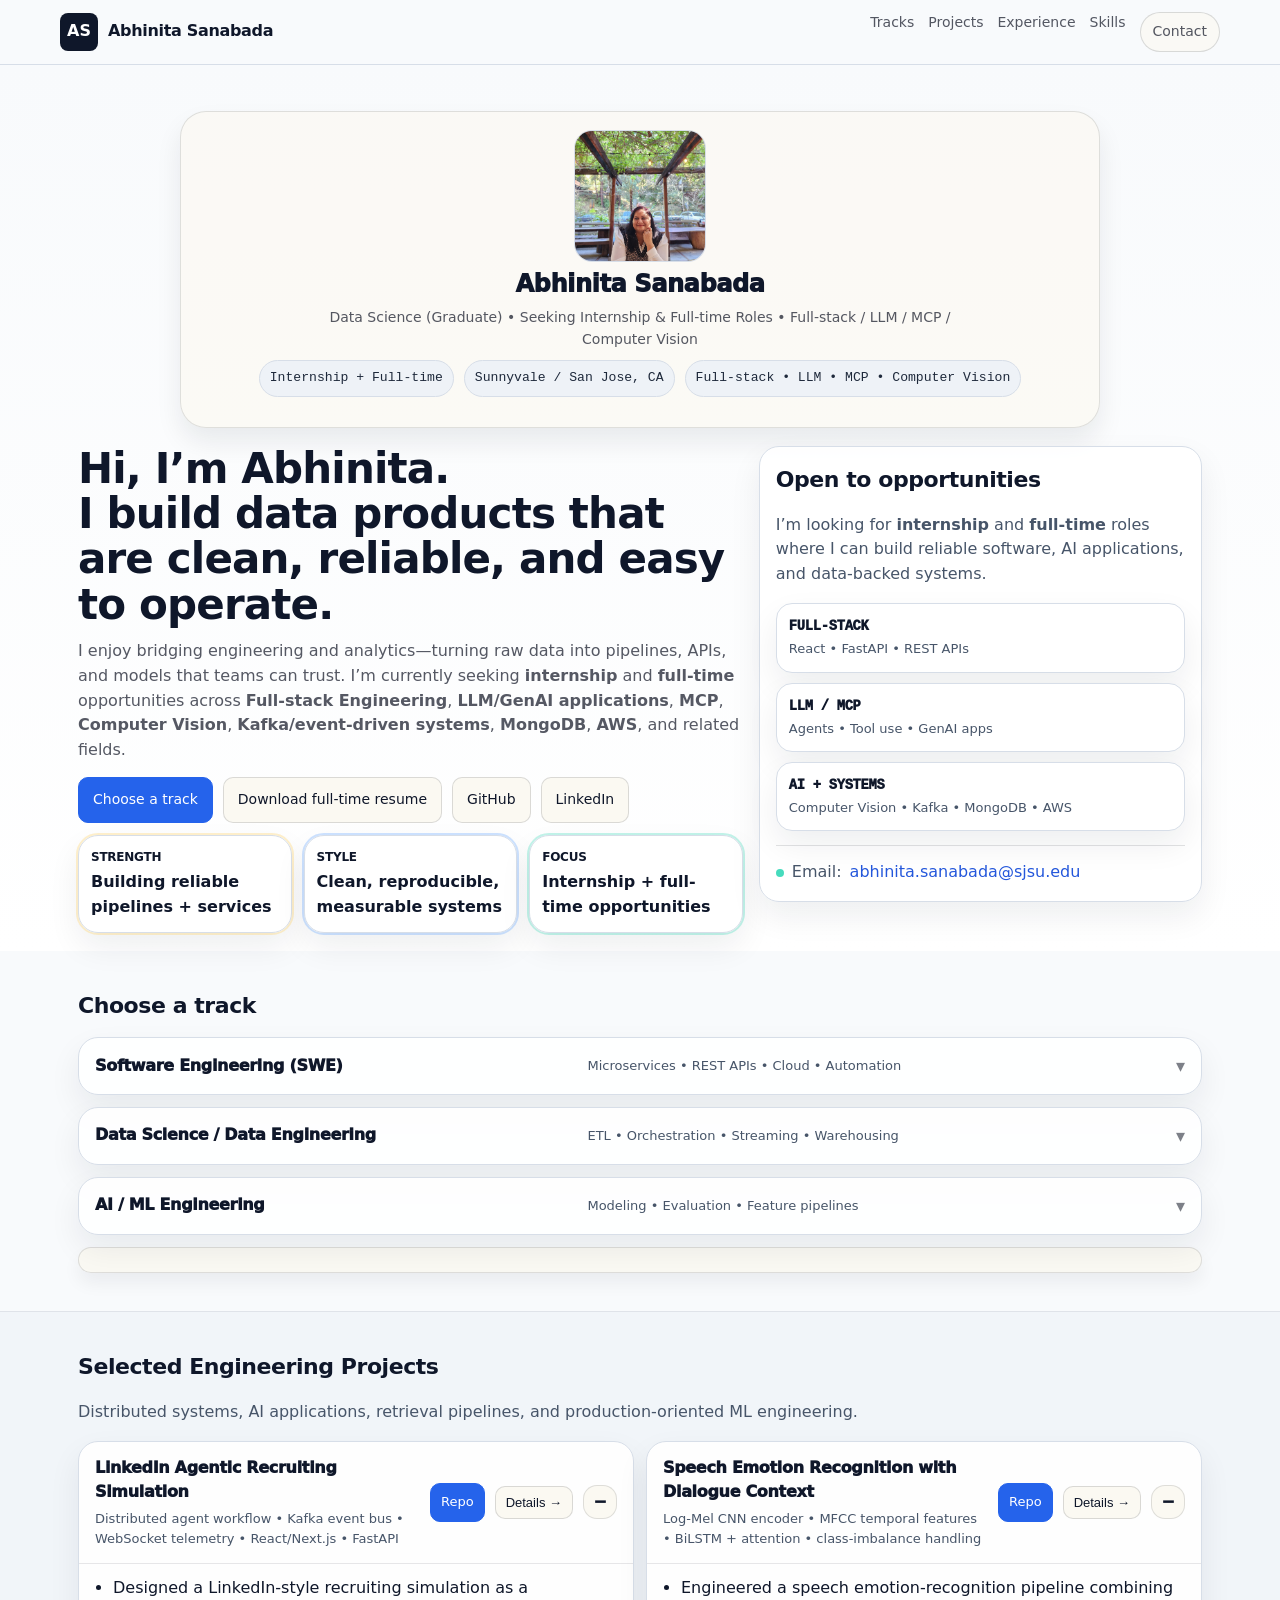
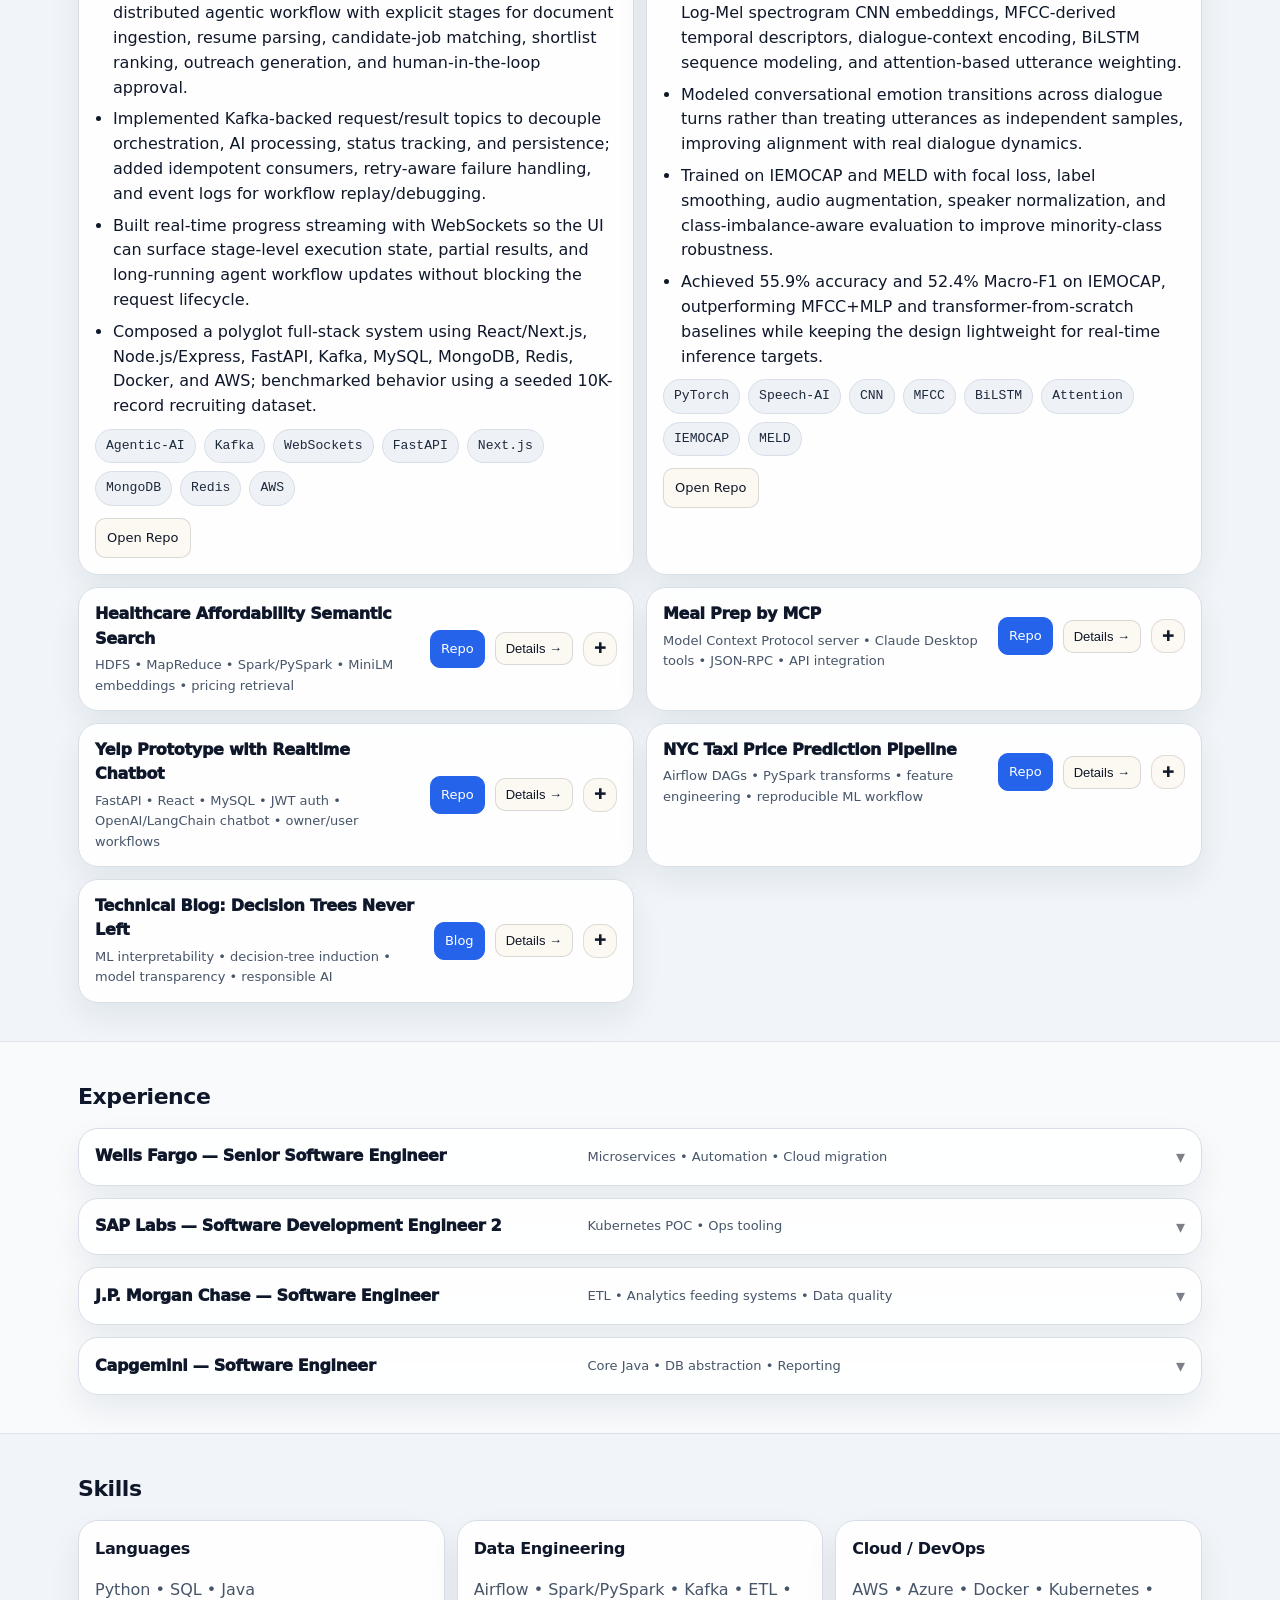
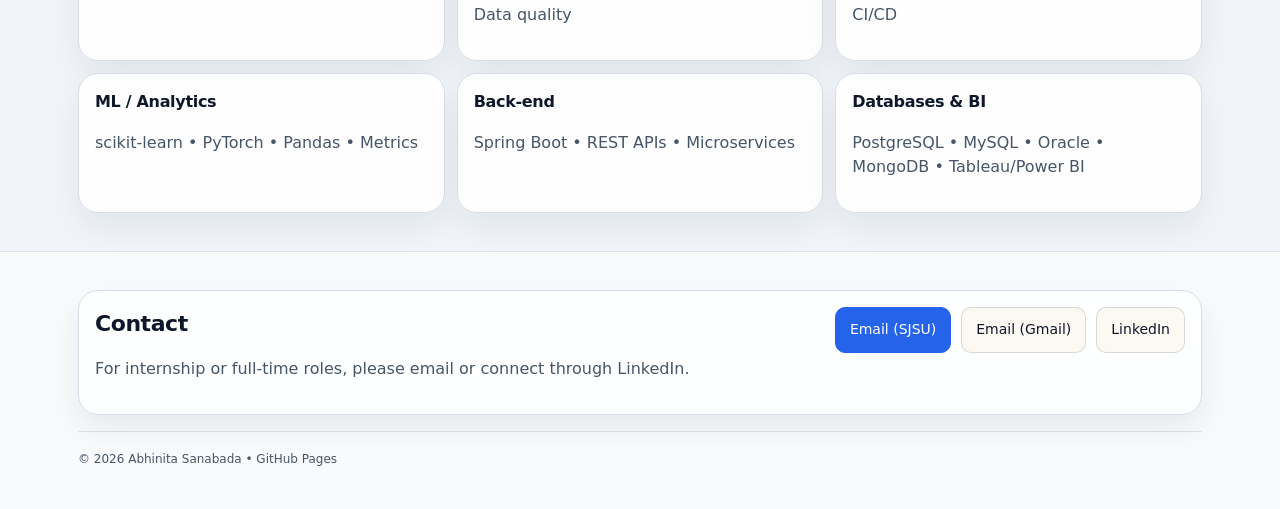
==== index.html @ 62bd8ed0 "Update index.html" ====
<!doctype html>
<html lang="en">
<head>
  <meta charset="utf-8" />
  <meta name="viewport" content="width=device-width, initial-scale=1" />
  <title>Abhinita Sanabada | Internship Portfolio</title>
  <meta name="description" content="Internship portfolio for Abhinita Sanabada: SWE, Data, and AI/ML tracks with expandable sections, projects, and role-specific resumes." />
  <meta name="theme-color" content="#e5ddcf" />
  <link rel="stylesheet" href="assets/style.css" />
  <style>
    /* Professional technical overrides layered on top of assets/style.css */
    :root {
      --ink: #0f172a;
      --muted-ink: #475569;
      --line: #d7dee8;
      --panel: rgba(255, 255, 255, 0.92);
      --panel-soft: #f8fafc;
      --accent: #2563eb;
      --accent-dark: #1e3a8a;
      --code-bg: #eef2f7;
    }

    body {
      color: var(--ink);
      background: #f8fafc;
    }

    .bg,
    .blob,
    .sparkles {
      display: none !important;
    }

    .topbar {
      background: rgba(248, 250, 252, 0.94);
      border-bottom: 1px solid var(--line);
      backdrop-filter: blur(12px);
    }

    .brand__mark {
      border-radius: 8px;
      background: var(--ink);
      color: #ffffff;
      box-shadow: none;
    }

    .brand__text,
    .h1,
    .h2,
    .h3,
    .pcard__title,
    .acc__title,
    .quick__k,
    .mini__title {
      letter-spacing: -0.02em;
      color: var(--ink);
    }

    .hero {
      background: linear-gradient(180deg, #f8fafc 0%, #ffffff 100%);
    }

    .avatarHero {
      border-radius: 18px;
      border: 1px solid var(--line);
      box-shadow: none;
    }

    .card,
    .pcard,
    .acc,
    .mini__card,
    .quick {
      background: var(--panel);
      border: 1px solid var(--line);
      box-shadow: 0 14px 32px rgba(15, 23, 42, 0.07);
    }

    .card--glass,
    .card--soft,
    .card--bright {
      background: var(--panel);
      border: 1px solid var(--line);
      box-shadow: 0 14px 32px rgba(15, 23, 42, 0.07);
    }

    .chip,
    .pill,
    .tagrow span {
      background: var(--code-bg) !important;
      color: #1e293b !important;
      border: 1px solid var(--line);
      border-radius: 999px;
      font-family: ui-monospace, SFMono-Regular, Menlo, Monaco, Consolas, "Liberation Mono", monospace;
      font-size: 0.82rem;
      box-shadow: none !important;
    }

    .quick {
      border-radius: 16px;
      background: #ffffff !important;
    }

    .quick__k {
      font-family: ui-monospace, SFMono-Regular, Menlo, Monaco, Consolas, "Liberation Mono", monospace;
      font-size: 0.86rem;
      text-transform: uppercase;
    }

    .quick__v,
    .muted,
    .pcard__sub,
    .acc__hint {
      color: var(--muted-ink);
    }

    .btn,
    .pbtn {
      border-radius: 10px;
      box-shadow: none;
    }

    .btn--primary,
    .pbtn--repo {
      background: var(--accent) !important;
      border-color: var(--accent) !important;
      color: #ffffff !important;
    }

    .pcard__sum,
    .acc__summary {
      border-bottom-color: var(--line);
    }

    .section--alt {
      background: #f1f5f9;
    }

    code {
      background: var(--code-bg);
      border: 1px solid var(--line);
      border-radius: 6px;
      padding: 0.12rem 0.35rem;
      color: var(--accent-dark);
    }
  </style>
</head>

<body>
  <!-- Decorative background -->
  <div class="bg" aria-hidden="true">
    <div class="blob b1"></div>
    <div class="blob b2"></div>
    <div class="blob b3"></div>
    <div class="sparkles"></div>
  </div>

  <header class="topbar">
    <div class="container topbar__inner">
      <a class="brand" href="#top" aria-label="Home">
        <span class="brand__mark">AS</span>
        <span class="brand__text">Abhinita Sanabada</span>
      </a>

      <nav class="nav" aria-label="Primary navigation">
        <a href="#tracks">Tracks</a>
        <a href="#projects">Projects</a>
        <a href="#experience">Experience</a>
        <a href="#skills">Skills</a>
        <a href="#contact" class="nav__cta">Contact</a>
      </nav>
    </div>
  </header>

  <main id="top">
    <!-- HERO -->
    <section class="hero">
      <div class="container">

        <!-- Centered hero header (LinkedIn-like profile photo size) -->
        <div class="heroCenter">
          <img class="avatarHero" src="assets/profile.jpg" alt="Abhinita Sanabada" width="132" height="132" />
          <div class="heroCenter__name">Abhinita Sanabada</div>
          <div class="heroCenter__sub">
            Data Science (Graduate) • Seeking Internship & Full-time Roles • Full-stack / LLM / MCP / Computer Vision
          </div>

          <div class="chips heroCenter__chips">
            <span class="chip chip--mint">Internship + Full-time</span>
            <span class="chip chip--sky">Sunnyvale / San Jose, CA</span>
            <span class="chip chip--lav">Full-stack • LLM • MCP • Computer Vision</span>
          </div>
        </div>

        <div class="hero__grid">
          <div class="hero__left">
            <h1 class="h1">
              Hi, I’m Abhinita.<br/>
              I build data products that are clean, reliable, and easy to operate.
            </h1>

            <p class="lead">
              I enjoy bridging engineering and analytics—turning raw data into pipelines, APIs, and models that teams can trust.
              I’m currently seeking <strong>internship</strong> and <strong>full-time</strong> opportunities across
              <strong>Full-stack Engineering</strong>, <strong>LLM/GenAI applications</strong>, <strong>MCP</strong>,
              <strong>Computer Vision</strong>, <strong>Kafka/event-driven systems</strong>, <strong>MongoDB</strong>,
              <strong>AWS</strong>, and related fields.
            </p>

            <div class="hero__cta">
              <a class="btn btn--primary" href="#tracks">Choose a track</a>
              <a class="btn" href="assets/resumes/AbhinitaSanabada_FullTime_Resume.pdf"
                 target="_blank" rel="noopener" download>
                Download full-time resume
              </a>

              <a class="btn" href="https://github.com/Sanabada" target="_blank" rel="noopener">GitHub</a>
              <a class="btn" href="https://linkedin.com/in/abhinita-sanabada" target="_blank" rel="noopener">LinkedIn</a>
            </div>

            <div class="mini">
              <div class="mini__card c1">
                <div class="mini__title">Strength</div>
                <div class="mini__text">Building reliable pipelines + services</div>
              </div>
              <div class="mini__card c2">
                <div class="mini__title">Style</div>
                <div class="mini__text">Clean, reproducible, measurable systems</div>
              </div>
              <div class="mini__card c3">
                <div class="mini__title">Focus</div>
                <div class="mini__text">Internship + full-time opportunities</div>
              </div>
            </div>
          </div>

          <aside class="hero__right card card--glass">
            <h2 class="h2">Open to opportunities</h2>
            <p class="muted">
              I’m looking for <strong>internship</strong> and <strong>full-time</strong> roles where I can build reliable software, AI applications, and data-backed systems.
            </p>

            <div class="quickgrid">
              <div class="quick quick--coral">
                <div class="quick__k">Full-stack</div>
                <div class="quick__v">React • FastAPI • REST APIs</div>
              </div>
              <div class="quick quick--aqua">
                <div class="quick__k">LLM / MCP</div>
                <div class="quick__v">Agents • Tool use • GenAI apps</div>
              </div>
              <div class="quick quick--violet">
                <div class="quick__k">AI + Systems</div>
                <div class="quick__v">Computer Vision • Kafka • MongoDB • AWS</div>
              </div>
            </div>

            <div class="divider"></div>

            <div class="contactline">
              <span class="dot"></span>
              <span class="muted">Email:</span>
              <a href="mailto:abhinita.sanabada@sjsu.edu">abhinita.sanabada@sjsu.edu</a>
            </div>
          </aside>
        </div>
      </div>
    </section>

    <!-- TRACKS -->
    <section id="tracks" class="section">
      <div class="container">
        <div class="section__head">
          <h2 class="h2">Choose a track</h2>
        </div>

        <div class="accordions">
          <!-- SWE TRACK -->
          <details class="acc" id="track-swe">
            <summary class="acc__summary s1">
              <span class="acc__title">Software Engineering (SWE)</span>
              <span class="acc__hint">Microservices • REST APIs • Cloud • Automation</span>
              <span class="acc__chev" aria-hidden="true">▾</span>
            </summary>

            <!-- SWE intern -->
            <div class="acc__body">
              <div class="trackgrid">
                <div class="card">
                  <h3 class="h3">SWE</h3>
                  <p class="muted">
                    I build robust backend services and agentic AI applications with clean interfaces, reliable APIs, and scalable integration patterns. I’m comfortable taking features from design to implementation, including backend logic, database connectivity, intelligent workflows, and deployment-ready systems.
                  </p>
                  <div class="pillrow">
                    <span class="pill">Java/Spring</span><span class="pill">REST</span><span class="pill">CI/CD</span><span class="pill">Docker</span><span class="pill">Azure/AWS</span>
                  </div>
                </div>

                <div class="card card--soft">
                  <h3 class="h3">Resume (SWE)</h3>
                  <p class="muted">
                    Download <code>AbhinitaSanabada_SWE_Resume_Feb26.pdf</code>.
                  </p>
                  <a class="btn btn--primary" href="AbhinitaSanabada_SWE_Resume_Feb26.pdf" target="_blank" rel="noopener" download>Download resume (SWE)</a>
                </div>
              </div>
            </div>
          </details>

          <!-- DATA TRACK -->
          <details class="acc" id="track-data">
            <summary class="acc__summary s2">
              <span class="acc__title">Data Science / Data Engineering</span>
              <span class="acc__hint">ETL • Orchestration • Streaming • Warehousing</span>
              <span class="acc__chev" aria-hidden="true">▾</span>
            </summary>

            <div class="acc__body">
              <div class="trackgrid">
                <div class="card">
                  <h3 class="h3">Data</h3>
                  <p class="muted">
                    I design dependable batch + streaming pipelines with clear observability and repeatability:
                    clean data models, validation, and idempotent loads.
                  </p>
                  <div class="pillrow">
                    <span class="pill">Airflow</span><span class="pill">Spark/PySpark</span><span class="pill">Kafka</span><span class="pill">Snowflake</span><span class="pill">SQL</span>
                  </div>
                </div>

                <div class="card card--soft">
                  <h3 class="h3">Resume (Data)</h3>
                  <p class="muted">
                    Download <code>AbhinitaSanabada_DataEng_exp_resume.pdf</code>.
                  </p>
                  <a class="btn btn--primary" href="AbhinitaSanabada_DataEng_exp_resume.pdf" target="_blank" rel="noopener" download>Download resume (Data)</a>
                </div>
              </div>
            </div>
          </details>

          <!-- AI/ML TRACK -->
          <details class="acc" id="track-ml">
            <summary class="acc__summary s3">
              <span class="acc__title">AI / ML Engineering</span>
              <span class="acc__hint">Modeling • Evaluation • Feature pipelines</span>
              <span class="acc__chev" aria-hidden="true">▾</span>
            </summary>

            <div class="acc__body">
              <div class="trackgrid">
                <div class="card">
                  <h3 class="h3">AI/ML</h3>
                  <p class="muted">
                    I treat ML as an engineering discipline: reproducible training/evaluation, leakage-safe splits,
                    and deployment-friendly pipelines—not just notebooks.
                  </p>
                  <div class="pillrow">
                    <span class="pill">scikit-learn</span><span class="pill">PyTorch</span><span class="pill">Metrics</span><span class="pill">Pandas</span><span class="pill">Experiment hygiene</span>
                  </div>
                </div>

                <div class="card card--soft">
                  <h3 class="h3">Resume (AI/ML)</h3>
                  <p class="muted">
                    Upload <code>resume_ml.pdf</code> to the repo root, in the same folder as <code>index.html</code>.
                  </p>
                  <a class="btn btn--primary" href="resume_ml.pdf" target="_blank" rel="noopener" download>Download resume (AI/ML)</a>
                </div>
              </div>
            </div>
          </details>
        </div>

        <div class="note"></div>
      </div>
    </section>

    <!-- PROJECTS -->
    <section id="projects" class="section section--alt">
      <div class="container">
        <div class="section__head">
          <h2 class="h2">Selected Engineering Projects</h2>
          <p class="muted">Distributed systems, AI applications, retrieval pipelines, and production-oriented ML engineering.</p>
        </div>

        <div class="projgrid">
          <!-- PROJECT: LinkedIn Agentic Recruiting Simulation -->
          <details class="pcard p1" open>
            <summary class="pcard__sum">
              <div class="pcard__left">
                <div class="pcard__title">LinkedIn Agentic Recruiting Simulation</div>
                <div class="pcard__sub">Distributed agent workflow • Kafka event bus • WebSocket telemetry • React/Next.js • FastAPI</div>
              </div>
              <div class="pcard__right">
                <a class="pbtn pbtn--repo js-no-toggle"
                   href="https://github.com/Sanabada/Linkedin-Agentic-Simulation.git"
                   target="_blank" rel="noopener">Repo</a>
                <button class="pbtn pbtn--ghost js-no-toggle js-toggle-details" type="button">Details →</button>
                <span class="pcard__chev" aria-hidden="true">+</span>
              </div>
            </summary>

            <div class="pcard__body">
              <ul class="bullets">
                <li>Designed a LinkedIn-style recruiting simulation as a distributed agentic workflow with explicit stages for document ingestion, resume parsing, candidate-job matching, shortlist ranking, outreach generation, and human-in-the-loop approval.</li>
                <li>Implemented Kafka-backed request/result topics to decouple orchestration, AI processing, status tracking, and persistence; added idempotent consumers, retry-aware failure handling, and event logs for workflow replay/debugging.</li>
                <li>Built real-time progress streaming with WebSockets so the UI can surface stage-level execution state, partial results, and long-running agent workflow updates without blocking the request lifecycle.</li>
                <li>Composed a polyglot full-stack system using React/Next.js, Node.js/Express, FastAPI, Kafka, MySQL, MongoDB, Redis, Docker, and AWS; benchmarked behavior using a seeded 10K-record recruiting dataset.</li>
              </ul>

              <div class="tagrow">
                <span>Agentic-AI</span>
                <span>Kafka</span>
                <span>WebSockets</span>
                <span>FastAPI</span>
                <span>Next.js</span>
                <span>MongoDB</span>
                <span>Redis</span>
                <span>AWS</span>
              </div>

              <div class="actions">
                <a class="btn btn--small"
                   href="https://github.com/Sanabada/Linkedin-Agentic-Simulation.git"
                   target="_blank" rel="noopener">Open Repo</a>
              </div>
            </div>
          </details>

          <!-- PROJECT: Speech Emotion Recognition -->
          <details class="pcard p2" open>
            <summary class="pcard__sum">
              <div class="pcard__left">
                <div class="pcard__title">Speech Emotion Recognition with Dialogue Context</div>
                <div class="pcard__sub">Log-Mel CNN encoder • MFCC temporal features • BiLSTM + attention • class-imbalance handling</div>
              </div>
              <div class="pcard__right">
                <a class="pbtn pbtn--repo js-no-toggle"
                   href="https://github.com/Sanabada/Real-time-Speech-Emotion-Recognition.git"
                   target="_blank" rel="noopener">Repo</a>
                <button class="pbtn pbtn--ghost js-no-toggle js-toggle-details" type="button">Details →</button>
                <span class="pcard__chev" aria-hidden="true">+</span>
              </div>
            </summary>

            <div class="pcard__body">
              <ul class="bullets">
                <li>Engineered a speech emotion-recognition pipeline combining Log-Mel spectrogram CNN embeddings, MFCC-derived temporal descriptors, dialogue-context encoding, BiLSTM sequence modeling, and attention-based utterance weighting.</li>
                <li>Modeled conversational emotion transitions across dialogue turns rather than treating utterances as independent samples, improving alignment with real dialogue dynamics.</li>
                <li>Trained on IEMOCAP and MELD with focal loss, label smoothing, audio augmentation, speaker normalization, and class-imbalance-aware evaluation to improve minority-class robustness.</li>
                <li>Achieved 55.9% accuracy and 52.4% Macro-F1 on IEMOCAP, outperforming MFCC+MLP and transformer-from-scratch baselines while keeping the design lightweight for real-time inference targets.</li>
              </ul>

              <div class="tagrow">
                <span>PyTorch</span>
                <span>Speech-AI</span>
                <span>CNN</span>
                <span>MFCC</span>
                <span>BiLSTM</span>
                <span>Attention</span>
                <span>IEMOCAP</span>
                <span>MELD</span>
              </div>

              <div class="actions">
                <a class="btn btn--small"
                   href="https://github.com/Sanabada/Real-time-Speech-Emotion-Recognition.git"
                   target="_blank" rel="noopener">Open Repo</a>
              </div>
            </div>
          </details>

          <!-- PROJECT: Healthcare Affordability Finder System -->
          <details class="pcard p3">
            <summary class="pcard__sum">
              <div class="pcard__left">
                <div class="pcard__title">Healthcare Affordability Semantic Search</div>
                <div class="pcard__sub">HDFS • MapReduce • Spark/PySpark • MiniLM embeddings • pricing retrieval</div>
              </div>
              <div class="pcard__right">
                <a class="pbtn pbtn--repo js-no-toggle" href="https://github.com/Sanabada/Healthcare-Affordability-Finder-System" target="_blank" rel="noopener">Repo</a>
                <button class="pbtn pbtn--ghost js-no-toggle js-toggle-details" type="button">Details →</button>
                <span class="pcard__chev" aria-hidden="true">+</span>
              </div>
            </summary>
            <div class="pcard__body">
              <ul class="bullets">
                <li>Built an end-to-end retrieval pipeline over CMS healthcare pricing data using HDFS, MapReduce, Spark/PySpark, and procedure-level normalization for scalable preprocessing.</li>
                <li>Generated MiniLM SentenceTransformer embeddings for standardized procedure descriptions to support natural-language procedure search over curated pricing records.</li>
                <li>Combined semantic retrieval with Spark-based exploratory analysis and regression modeling to support affordability comparison, estimated cash-price lookup, and usability of large public healthcare datasets.</li>
              </ul>
              <div class="tagrow">
                <span>HDFS</span><span>MapReduce</span><span>PySpark</span><span>MiniLM</span><span>Embeddings</span><span>Regression</span>
              </div>

              <div class="actions">
                <a class="btn btn--small" href="https://github.com/Sanabada/Healthcare-Affordability-Finder-System" target="_blank" rel="noopener">Open Repo</a>
              </div>
            </div>
          </details>

          <!-- PROJECT: Meal Prep by MCP -->
          <details class="pcard p4">
            <summary class="pcard__sum">
              <div class="pcard__left">
                <div class="pcard__title">Meal Prep by MCP</div>
                <div class="pcard__sub">Model Context Protocol server • Claude Desktop tools • JSON-RPC • API integration</div>
              </div>
              <div class="pcard__right">
                <a class="pbtn pbtn--repo js-no-toggle"
                   href="https://github.com/Sanabada/mealPrepByMCP"
                   target="_blank" rel="noopener">Repo</a>
                <button class="pbtn pbtn--ghost js-no-toggle js-toggle-details" type="button">Details →</button>
                <span class="pcard__chev" aria-hidden="true">+</span>
              </div>
            </summary>

            <div class="pcard__body">
              <ul class="bullets">
                <li>Implemented a local MCP server exposing typed meal-discovery tools over STDIO so Claude Desktop can call external API capabilities from natural-language prompts.</li>
                <li>Wrapped TheMealDB endpoints for ingredient filtering, meal search, details lookup, and random meal generation with structured JSON responses and predictable tool schemas.</li>
                <li>Validated request/response contracts with MCP Inspector and separated stderr logging from STDIO protocol output to avoid JSON-RPC framing issues.</li>
                <li>Added defensive error paths for empty result sets, malformed inputs, upstream API failures, and network exceptions to keep tool calls stable inside the LLM client.</li>
              </ul>

              <div class="tagrow">
                <span>Python</span><span>MCP</span><span>Claude-Desktop</span><span>JSON-RPC</span><span>Tool-Calling</span><span>API</span>
              </div>

              <div class="actions">
                <a class="btn btn--small"
                   href="https://github.com/Sanabada/mealPrepByMCP"
                   target="_blank" rel="noopener">Open Repo</a>
              </div>
            </div>
          </details>

          <!-- PROJECT: Yelp Prototype with Realtime Chatbot -->
          <details class="pcard p5">
            <summary class="pcard__sum">
              <div class="pcard__left">
                <div class="pcard__title">Yelp Prototype with Realtime Chatbot</div>
                <div class="pcard__sub">FastAPI • React • MySQL • JWT auth • OpenAI/LangChain chatbot • owner/user workflows</div>
              </div>
              <div class="pcard__right">
                <a class="pbtn pbtn--repo js-no-toggle"
                   href="https://github.com/Sanabada/yelp-prototype-with-AI-chatbot.git"
                   target="_blank" rel="noopener">Repo</a>
                <button class="pbtn pbtn--ghost js-no-toggle js-toggle-details" type="button">Details →</button>
                <span class="pcard__chev" aria-hidden="true">+</span>
              </div>
            </summary>

            <div class="pcard__body">
              <ul class="bullets">
                <li>Built a full-stack restaurant discovery prototype with separate customer and restaurant-owner workflows, using FastAPI service endpoints, React UI components, and MySQL persistence.</li>
                <li>Implemented JWT-based authentication and protected routes for user login, owner signup/login, favorites, restaurant management, and dashboard operations.</li>
                <li>Integrated an OpenAI/LangChain-backed chatbot flow with local fallback logic for restaurant suggestions, enabling AI-assisted discovery within the same application surface.</li>
                <li>Designed application modules for search, favorites, owner CRUD operations, chatbot responses, and authenticated state management to support a cohesive prototype architecture.</li>
              </ul>

              <div class="tagrow">
                <span>FastAPI</span>
                <span>React</span>
                <span>MySQL</span>
                <span>JWT</span>
                <span>OpenAI</span>
                <span>LangChain</span>
              </div>

              <div class="actions">
                <a class="btn btn--small"
                   href="https://github.com/Sanabada/yelp-prototype-with-AI-chatbot.git"
                   target="_blank" rel="noopener">Open Repo</a>
              </div>
            </div>
          </details>

          <!-- PROJECT: NYC Taxi Price Prediction -->
          <details class="pcard p6">
            <summary class="pcard__sum">
              <div class="pcard__left">
                <div class="pcard__title">NYC Taxi Price Prediction Pipeline</div>
                <div class="pcard__sub">Airflow DAGs • PySpark transforms • feature engineering • reproducible ML workflow</div>
              </div>
              <div class="pcard__right">
                <a class="pbtn pbtn--repo js-no-toggle" href="https://github.com/Sanabada/NYC_taxi_Price_Prediction" target="_blank" rel="noopener">Repo</a>
                <button class="pbtn pbtn--ghost js-no-toggle js-toggle-details" type="button">Details →</button>
                <span class="pcard__chev" aria-hidden="true">+</span>
              </div>
            </summary>
            <div class="pcard__body">
              <ul class="bullets">
                <li>Structured an ML-oriented data pipeline for NYC taxi fare prediction with Airflow orchestration and PySpark transformations.</li>
                <li>Built reusable preprocessing stages for feature cleanup, trip-level transformations, and reproducible model-training inputs.</li>
                <li>Tracked evaluation outputs to compare modeling iterations and reduce leakage-prone train/test split behavior.</li>
              </ul>
              <div class="tagrow">
                <span>Airflow</span><span>PySpark</span><span>Python</span><span>Feature-Engineering</span><span>ML-Pipeline</span>
              </div>
              <div class="actions">
                <a class="btn btn--small" href="https://github.com/Sanabada/NYC_taxi_Price_Prediction" target="_blank" rel="noopener">Open Repo</a>
              </div>
            </div>
          </details>

          <!-- WRITING: Decision Trees Blog -->
          <details class="pcard p7">
            <summary class="pcard__sum">
              <div class="pcard__left">
                <div class="pcard__title">Technical Blog: Decision Trees Never Left</div>
                <div class="pcard__sub">ML interpretability • decision-tree induction • model transparency • responsible AI</div>
              </div>
              <div class="pcard__right">
                <a class="pbtn pbtn--repo js-no-toggle"
                   href="https://decisiontreesneverleft.blogspot.com/2026/04/decision-trees-never-left.html?m=1"
                   target="_blank" rel="noopener">Blog</a>
                <button class="pbtn pbtn--ghost js-no-toggle js-toggle-details" type="button">Details →</button>
                <span class="pcard__chev" aria-hidden="true">+</span>
              </div>
            </summary>

            <div class="pcard__body">
              <ul class="bullets">
                <li>Co-authored a technical article connecting Quinlan’s ID3-style decision-tree induction to modern ML interpretability and auditability requirements.</li>
                <li>Explained how tree-based models expose feature splits, rule paths, and prediction logic that can be inspected by engineers, analysts, and domain stakeholders.</li>
                <li>Positioned decision trees as a practical baseline and explainability tool for tabular ML problems in healthcare, finance, education, and business analytics.</li>
              </ul>

              <div class="tagrow">
                <span>ML-Interpretability</span>
                <span>Decision-Trees</span>
                <span>Responsible-AI</span>
                <span>Technical-Writing</span>
              </div>

              <div class="actions">
                <a class="btn btn--small"
                   href="https://decisiontreesneverleft.blogspot.com/2026/04/decision-trees-never-left.html?m=1"
                   target="_blank" rel="noopener">Read Blog</a>
              </div>
            </div>
          </details>
        </div>
      </div>
    </section>

    <!-- EXPERIENCE -->
    <section id="experience" class="section">
      <div class="container">
        <div class="section__head">
          <h2 class="h2">Experience</h2>
        </div>

        <div class="accordions">
          <details class="acc">
            <summary class="acc__summary s4">
              <span class="acc__title">Wells Fargo — Senior Software Engineer</span>
              <span class="acc__hint">Microservices • Automation • Cloud migration</span>
              <span class="acc__chev" aria-hidden="true">▾</span>
            </summary>
            <div class="acc__body">
              <ul class="bullets">
                <li>Built and maintained Java/Spring microservices and REST APIs with a strong reliability focus.</li>
                <li>Created Selenium + TestNG automation framework reducing regression cycle time.</li>
                <li>Supported cloud migration and containerization with Azure and Docker for scalability.</li>
              </ul>
              <div class="tagrow">
                <span>Java/Spring</span><span>REST</span><span>Azure</span><span>Docker</span><span>Jenkins</span>
              </div>
              <div class="actions">
                <a class="btn btn--small" href="wells-fargo.html">Case study →</a>
              </div>
            </div>
          </details>

          <details class="acc">
            <summary class="acc__summary s5">
              <span class="acc__title">SAP Labs — Software Development Engineer 2</span>
              <span class="acc__hint">Kubernetes POC • Ops tooling</span>
              <span class="acc__chev" aria-hidden="true">▾</span>
            </summary>
            <div class="acc__body">
              <ul class="bullets">
                <li>Delivered features on SAP HANA Cloud product used by global clients.</li>
                <li>Built Kyma/Kubernetes POC to simplify runtime operations and improve traceability.</li>
                <li>Supported post-production hotfix workflows using Splunk and ServiceNow.</li>
              </ul>
              <div class="tagrow">
                <span>Spring Boot</span><span>Kubernetes</span><span>HANA Cloud</span><span>Splunk</span>
              </div>
              <div class="actions">
                <a class="btn btn--small" href="sap-labs.html">Case study →</a>
              </div>
            </div>
          </details>

          <details class="acc">
            <summary class="acc__summary s6">
              <span class="acc__title">J.P. Morgan Chase — Software Engineer</span>
              <span class="acc__hint">ETL • Analytics feeding systems • Data quality</span>
              <span class="acc__chev" aria-hidden="true">▾</span>
            </summary>
            <div class="acc__body">
              <ul class="bullets">
                <li>Built ingestion and data services supporting analytics and dashboards.</li>
                <li>Automated ETL pipelines with Airflow + Spark and quality checks.</li>
              </ul>
              <div class="tagrow">
                <span>Python</span><span>SQL</span><span>Airflow</span><span>Spark</span>
              </div>
              <div class="actions">
                <a class="btn btn--small" href="jpmc.html">Case study →</a>
              </div>
            </div>
          </details>

          <details class="acc">
            <summary class="acc__summary s7">
              <span class="acc__title">Capgemini — Software Engineer</span>
              <span class="acc__hint">Core Java • DB abstraction • Reporting</span>
              <span class="acc__chev" aria-hidden="true">▾</span>
            </summary>
            <div class="acc__body">
              <ul class="bullets">
                <li>Built multi-database abstraction logic in Core Java for portability and performance.</li>
                <li>Delivered reporting solutions using JasperReports and Oracle SQL.</li>
              </ul>
              <div class="tagrow">
                <span>Core Java</span><span>Oracle SQL</span><span>Reporting</span>
              </div>
            </div>
          </details>
        </div>
      </div>
    </section>

    <!-- SKILLS -->
    <section id="skills" class="section section--alt">
      <div class="container">
        <div class="section__head">
          <h2 class="h2">Skills</h2>
        </div>

        <div class="skillgrid">
          <div class="card k1">
            <h3 class="h3">Languages</h3>
            <p class="muted">Python • SQL • Java</p>
          </div>
          <div class="card k2">
            <h3 class="h3">Data Engineering</h3>
            <p class="muted">Airflow • Spark/PySpark • Kafka • ETL • Data quality</p>
          </div>
          <div class="card k3">
            <h3 class="h3">Cloud / DevOps</h3>
            <p class="muted">AWS • Azure • Docker • Kubernetes • CI/CD</p>
          </div>
          <div class="card k4">
            <h3 class="h3">ML / Analytics</h3>
            <p class="muted">scikit-learn • PyTorch • Pandas • Metrics</p>
          </div>
          <div class="card k5">
            <h3 class="h3">Back-end</h3>
            <p class="muted">Spring Boot • REST APIs • Microservices</p>
          </div>
          <div class="card k6">
            <h3 class="h3">Databases & BI</h3>
            <p class="muted">PostgreSQL • MySQL • Oracle • MongoDB • Tableau/Power BI</p>
          </div>
        </div>
      </div>
    </section>

    <!-- CONTACT -->
    <section id="contact" class="section">
      <div class="container">
        <div class="card card--bright">
          <div class="contactgrid">
            <div>
              <h2 class="h2">Contact</h2>
              <p class="muted">For internship or full-time roles, please email or connect through LinkedIn.</p>
            </div>
            <div class="contactbtns">
              <a class="btn btn--primary" href="mailto:abhinita.sanabada@sjsu.edu">Email (SJSU)</a>
              <a class="btn" href="mailto:abhinita.sanabada@gmail.com">Email (Gmail)</a>
              <a class="btn" href="https://linkedin.com/in/abhinita-sanabada" target="_blank" rel="noopener">LinkedIn</a>
            </div>
          </div>
        </div>

        <footer class="footer">
          <span class="tiny muted">© <span id="y"></span> Abhinita Sanabada • GitHub Pages</span>
        </footer>
      </div>
    </section>
  </main>

  <script>
    document.getElementById("y").textContent = new Date().getFullYear();

    // Prevent clicking Repo/Blog/Details from toggling <details>
    document.querySelectorAll(".js-no-toggle").forEach(el => {
      el.addEventListener("click", (e) => e.stopPropagation());
    });

    // "Details →" toggles open/close
    document.querySelectorAll(".js-toggle-details").forEach(btn => {
      btn.addEventListener("click", () => {
        const card = btn.closest("details");
        card.open = !card.open;
        const chev = card.querySelector(".pcard__chev");
        if (chev) chev.textContent = card.open ? "−" : "+";
      });
    });

    // Keep +/− synced when user toggles by clicking elsewhere
    document.querySelectorAll(".pcard").forEach(d => {
      const chev = d.querySelector(".pcard__chev");
      const set = () => { if (chev) chev.textContent = d.open ? "−" : "+"; };
      set();
      d.addEventListener("toggle", set);
    });
  </script>
</body>
</html>
---- assets/style.css ----
/* assets/style.css */
:root{
  --bg:  #e5ddcf;
  --bg2: #d6e1ea;
  --ink:#131827;
  --muted: rgba(19,24,39,.72);
  --muted2: rgba(19,24,39,.56);

  --card:  rgba(251,248,240,.74);
  --shadow: 0 14px 34px rgba(19,24,39,.10);
  --shadow2: 0 10px 20px rgba(19,24,39,.08);

  --radius: 20px;
  --max: 1160px;

  --btnbg: rgba(251,248,240,.86);
  --btnbd: rgba(19,24,39,.14);
}

*{ box-sizing:border-box; }
html{ scroll-behavior:smooth; }

body{
  margin:0;
  font-family: ui-sans-serif, system-ui, -apple-system, Segoe UI, Roboto, Helvetica, Arial;
  color: var(--ink);
  background:
    radial-gradient(1100px 650px at 12% 12%, rgba(90,160,255,.22), transparent 55%),
    radial-gradient(1000px 650px at 88% 18%, rgba(255,106,134,.16), transparent 58%),
    radial-gradient(900px 650px at 55% 95%, rgba(38,213,177,.16), transparent 60%),
    linear-gradient(180deg, var(--bg), var(--bg2));
  line-height:1.55;
}

a{ color:#2457db; text-decoration:none; }
a:hover{ text-decoration: underline; }

.container{
  max-width: var(--max);
  margin: 0 auto;
  padding: 0 18px;
}

.muted{ color: var(--muted); }
.tiny{ font-size:12px; color: var(--muted2); }

.h1{
  font-size: 42px;
  line-height: 1.08;
  letter-spacing: -0.6px;
  margin: 0 0 12px;
}
.h2{
  font-size: 22px;
  letter-spacing: -0.2px;
  margin: 0 0 8px;
}
.h3{
  font-size: 16px;
  margin: 0 0 8px;
}
.lead{
  margin: 0 0 14px;
  font-size: 16px;
  color: var(--muted);
  max-width: 72ch;
}

.section{ padding: 38px 0; }
.section--alt{
  background: linear-gradient(180deg, rgba(90,160,255,.10), rgba(38,213,177,.08));
  border-top: 1px solid rgba(19,24,39,.08);
  border-bottom: 1px solid rgba(19,24,39,.08);
}
.section__head{ margin-bottom: 14px; }

/* Decorative background */
.bg{ position: fixed; inset: 0; z-index: -1; overflow: hidden; }
.blob{
  position:absolute;
  width: 560px;
  height: 560px;
  border-radius: 999px;
  filter: blur(44px);
  opacity: .55;
}
.b1{ left:-180px; top:-240px; background: radial-gradient(circle at 30% 30%, rgba(90,160,255,.85), transparent 60%); }
.b2{ right:-220px; top: 40px; background: radial-gradient(circle at 30% 30%, rgba(255,106,134,.70), transparent 62%); }
.b3{ left: 25%; bottom:-260px; background: radial-gradient(circle at 30% 30%, rgba(38,213,177,.82), transparent 60%); }

.sparkles{
  position:absolute; inset:-10%;
  background-image:
    radial-gradient(rgba(19,24,39,.06) 1px, transparent 1px),
    radial-gradient(rgba(19,24,39,.05) 1px, transparent 1px);
  background-size: 90px 90px, 140px 140px;
  background-position: 0 0, 40px 60px;
  opacity: .22;
}

/* Topbar */
.topbar{
  position: sticky;
  top: 0;
  z-index: 50;
  backdrop-filter: blur(12px);
  background: rgba(229,221,207,.74);
  border-bottom: 1px solid rgba(19,24,39,.10);
}
.topbar__inner{
  display:flex;
  align-items:center;
  justify-content:space-between;
  gap: 12px;
  padding: 12px 0;
}
.brand{
  display:flex;
  align-items:center;
  gap: 10px;
  color: var(--ink);
}
.brand__mark{
  width: 38px;
  height: 38px;
  border-radius: 14px;
  display:grid;
  place-items:center;
  font-weight: 900;
  background: linear-gradient(135deg, rgba(90,160,255,.32), rgba(163,140,255,.26), rgba(38,213,177,.24));
  border: 1px solid rgba(19,24,39,.12);
  box-shadow: var(--shadow2);
}
.brand__text{
  font-weight: 800;
  letter-spacing: -0.2px;
}

.nav{
  display:flex;
  gap: 14px;
  flex-wrap: wrap;
  justify-content:flex-end;
}
.nav a{
  color: rgba(19,24,39,.72);
  font-size: 14px;
}
.nav a:hover{ color: var(--ink); text-decoration:none; }
.nav__cta{
  padding: 8px 12px;
  border-radius: 999px;
  border: 1px solid rgba(19,24,39,.14);
  background: rgba(251,248,240,.62);
}

/* Hero */
.hero{ padding: 34px 0 18px; }

/* LinkedIn/Facebook-like profile picture: ~2" on screen (about 190–210px typical) */
.heroCenter{
  display:flex;
  flex-direction:column;
  align-items:center;
  text-align:center;
  gap: 10px;
  padding: 18px 16px;
  margin: 12px auto 18px;
  border-radius: 26px;
  border: 1px solid rgba(19,24,39,.12);
  background: rgba(251,248,240,.58);
  box-shadow: 0 14px 26px rgba(19,24,39,.08);
  max-width: 920px;
}

.avatarHero{
  width: 132px;          /* LinkedIn-style */
  height: 132px;
  max-width: 132px;
  max-height: 132px;
  border-radius: 999px;
  object-fit: cover;
  display: block;
  flex-shrink: 0;
  border: 2px solid rgba(251,248,240,.95);
  box-shadow: 0 14px 26px rgba(19,24,39,.12);
}


.heroCenter__name{
  font-weight: 950;
  letter-spacing: -0.4px;
  font-size: 24px;
  line-height: 1.05;
}

.heroCenter__sub{
  color: rgba(19,24,39,.72);
  font-size: 14px;
  max-width: 74ch;
}

.heroCenter__chips{ justify-content:center; }

.hero__grid{
  display:grid;
  grid-template-columns: 1.2fr .8fr;
  gap: 16px;
  align-items:start;
}

.hero__cta{ display:flex; gap:10px; flex-wrap:wrap; margin: 14px 0 10px; }

.chips{ display:flex; gap:10px; flex-wrap:wrap; margin-bottom: 12px; }
.chip{
  font-size: 12px;
  padding: 7px 10px;
  border-radius: 999px;
  border: 1px solid rgba(19,24,39,.12);
  background: rgba(251,248,240,.70);
  box-shadow: 0 8px 18px rgba(19,24,39,.06);
}
.chip--mint{ background: rgba(38,213,177,.16); }
.chip--sky{ background: rgba(90,160,255,.16); }
.chip--lav{ background: rgba(163,140,255,.16); }

.mini{
  display:grid;
  grid-template-columns: repeat(3, minmax(0, 1fr));
  gap: 12px;
  margin-top: 12px;
}
.mini__card{
  border-radius: var(--radius);
  background: rgba(251,248,240,.72);
  border: 1px solid rgba(19,24,39,.12);
  box-shadow: var(--shadow2);
  padding: 12px;
}
.mini__title{
  font-weight: 900;
  font-size: 12px;
  color: rgba(19,24,39,.70);
  text-transform: uppercase;
  letter-spacing: .08em;
}
.mini__text{ margin-top: 4px; font-weight: 700; }
.c1{ outline: 2px solid rgba(255,211,106,.34); }
.c2{ outline: 2px solid rgba(90,160,255,.30); }
.c3{ outline: 2px solid rgba(38,213,177,.28); }

.card{
  border-radius: var(--radius);
  background: var(--card);
  border: 1px solid rgba(19,24,39,.12);
  box-shadow: var(--shadow);
  padding: 16px;
}
.card--soft{
  background: rgba(251,248,240,.84);
  border: 1px dashed rgba(19,24,39,.18);
}
.card--bright{
  background: linear-gradient(135deg, rgba(251,248,240,.90), rgba(251,248,240,.70));
}
.card--glass{
  background: linear-gradient(180deg, rgba(251,248,240,.72), rgba(251,248,240,.58));
}

.quickgrid{
  display:grid;
  grid-template-columns: 1fr;
  gap: 10px;
  margin-top: 12px;
}
.quick{
  display:block;
  padding: 12px;
  border-radius: 16px;
  border: 1px solid rgba(19,24,39,.12);
  background: rgba(251,248,240,.72);
  box-shadow: var(--shadow2);
  color: var(--ink);
}
.quick:hover{ text-decoration:none; transform: translateY(-1px); }
.quick__k{ font-weight: 950; letter-spacing: -0.2px; }
.quick__v{ color: var(--muted); font-size: 13px; margin-top: 2px; }

.divider{ height: 1px; background: rgba(19,24,39,.12); margin: 14px 0; }
.contactline{ display:flex; align-items:center; gap: 8px; flex-wrap:wrap; }
.dot{ width: 8px; height: 8px; border-radius: 999px; background: rgba(38,213,177,.85); }

/* Buttons */
.btn{
  display:inline-flex;
  align-items:center;
  justify-content:center;
  padding: 11px 14px;
  border-radius: 16px;
  border: 1px solid var(--btnbd);
  background: var(--btnbg);
  color: var(--ink);
  box-shadow: 0 10px 18px rgba(19,24,39,.08);
  font-size: 14px;
}
.btn:hover{ text-decoration:none; transform: translateY(-1px); }
.btn--primary{
  background: linear-gradient(135deg, rgba(90,160,255,.22), rgba(38,213,177,.18), rgba(255,106,134,.14));
  border-color: rgba(19,24,39,.12);
}
.btn--small{
  padding: 9px 11px;
  border-radius: 14px;
  box-shadow: none;
  font-size: 13px;
}

/* Accordions */
.accordions{ display:grid; gap: 12px; }
.acc{
  border-radius: var(--radius);
  border: 1px solid rgba(19,24,39,.12);
  background: rgba(251,248,240,.74);
  box-shadow: var(--shadow2);
  overflow: hidden;
}
.acc__summary{
  list-style: none;
  cursor: pointer;
  display:grid;
  grid-template-columns: 1fr 1.2fr auto;
  gap: 12px;
  align-items:center;
  padding: 14px 16px;
}
.acc__summary::-webkit-details-marker{ display:none; }
.acc__title{ font-weight: 950; letter-spacing: -0.2px; }
.acc__hint{ color: var(--muted); font-size: 13px; }
.acc__chev{ font-size: 18px; color: rgba(19,24,39,.55); }
.acc[open] .acc__chev{ transform: rotate(180deg); transition: transform .18s ease; }
.acc__body{
  padding: 0 16px 16px;
  border-top: 1px solid rgba(19,24,39,.10);
}

.trackgrid{
  display:grid;
  grid-template-columns: 1.2fr .8fr;
  gap: 12px;
  margin-top: 12px;
}
.pillrow{ display:flex; flex-wrap:wrap; gap: 8px; margin-top: 10px; }
.pill{
  font-size: 12px;
  padding: 6px 10px;
  border-radius: 999px;
  border: 1px solid rgba(19,24,39,.12);
  background: rgba(251,248,240,.78);
}

/* Projects */
.projgrid{
  display:grid;
  grid-template-columns: repeat(2, minmax(0, 1fr));
  gap: 12px;
}
.pcard{
  border-radius: var(--radius);
  border: 1px solid rgba(19,24,39,.12);
  background: rgba(251,248,240,.76);
  box-shadow: var(--shadow2);
  overflow: hidden;
}
.pcard__sum{
  list-style:none;
  cursor:pointer;
  display:flex;
  justify-content:space-between;
  gap: 12px;
  align-items:center;
  padding: 14px 16px;
}
.pcard__sum::-webkit-details-marker{ display:none; }

.pcard__left{ display:flex; flex-direction:column; gap:2px; }
.pcard__title{ font-weight: 950; letter-spacing: -0.2px; }
.pcard__sub{ color: var(--muted); font-size: 13px; margin-top: 2px; }

.pcard__right{
  display:flex;
  align-items:center;
  gap: 10px;
  flex-shrink: 0;
}

.pbtn{
  display:inline-flex;
  align-items:center;
  justify-content:center;
  padding: 8px 10px;
  border-radius: 999px;
  border: 1px solid rgba(19,24,39,.14);
  background: rgba(251,248,240,.82);
  color: var(--ink);
  font-size: 13px;
  box-shadow: 0 8px 14px rgba(19,24,39,.06);
  cursor: pointer;
}
.pbtn:hover{ transform: translateY(-1px); text-decoration:none; }
.pcard__chev{
  width: 34px;
  height: 34px;
  border-radius: 14px;
  display:grid;
  place-items:center;
  border: 1px solid rgba(19,24,39,.12);
  background: rgba(251,248,240,.82);
  font-weight: 950;
}
.pcard__body{
  padding: 0 16px 16px;
  border-top: 1px solid rgba(19,24,39,.10);
}

.bullets{ margin: 12px 0 10px; padding-left: 18px; }
.bullets li{ margin: 7px 0; }

.tagrow{ display:flex; flex-wrap:wrap; gap: 8px; margin-top: 10px; }
.tagrow span{
  font-size: 12px;
  padding: 6px 10px;
  border-radius: 999px;
  border: 1px solid rgba(19,24,39,.12);
  background: rgba(251,248,240,.80);
}
.actions{ margin-top: 12px; display:flex; gap:10px; flex-wrap:wrap; }

/* Skills */
.skillgrid{
  display:grid;
  grid-template-columns: repeat(3, minmax(0, 1fr));
  gap: 12px;
}

/* Contact */
.contactgrid{
  display:flex;
  align-items:flex-start;
  justify-content:space-between;
  gap: 14px;
}
.contactbtns{
  display:flex;
  flex-wrap:wrap;
  gap: 10px;
  justify-content:flex-end;
}
.footer{
  margin-top: 16px;
  padding-top: 14px;
  border-top: 1px solid rgba(19,24,39,.10);
}

.note{
  margin-top: 12px;
  padding: 12px 14px;
  border-radius: 16px;
  border: 1px solid rgba(19,24,39,.12);
  background: rgba(251,248,240,.72);
  color: var(--muted);
  box-shadow: 0 10px 18px rgba(19,24,39,.06);
}

/* Responsive */
@media (max-width: 1020px){
  .hero__grid{ grid-template-columns: 1fr; }
  .mini{ grid-template-columns: 1fr; }
  .trackgrid{ grid-template-columns: 1fr; }
  .projgrid{ grid-template-columns: 1fr; }
  .skillgrid{ grid-template-columns: 1fr; }
  .acc__summary{ grid-template-columns: 1fr; gap: 6px; }
  .contactgrid{ flex-direction: column; }
  .contactbtns{ justify-content:flex-start; }
  .h1{ font-size: 34px; }

  /* Slightly smaller on mobile */
  .avatarHero{ width: 176px; height: 176px; }
  .heroCenter{ max-width: 100%; }
}

@media (max-width: 720px){
  .nav{ display:none; }
}
@media (max-width: 1020px){
  .avatarHero{ width: 116px; height: 116px; max-width: 116px; max-height: 116px; }
}
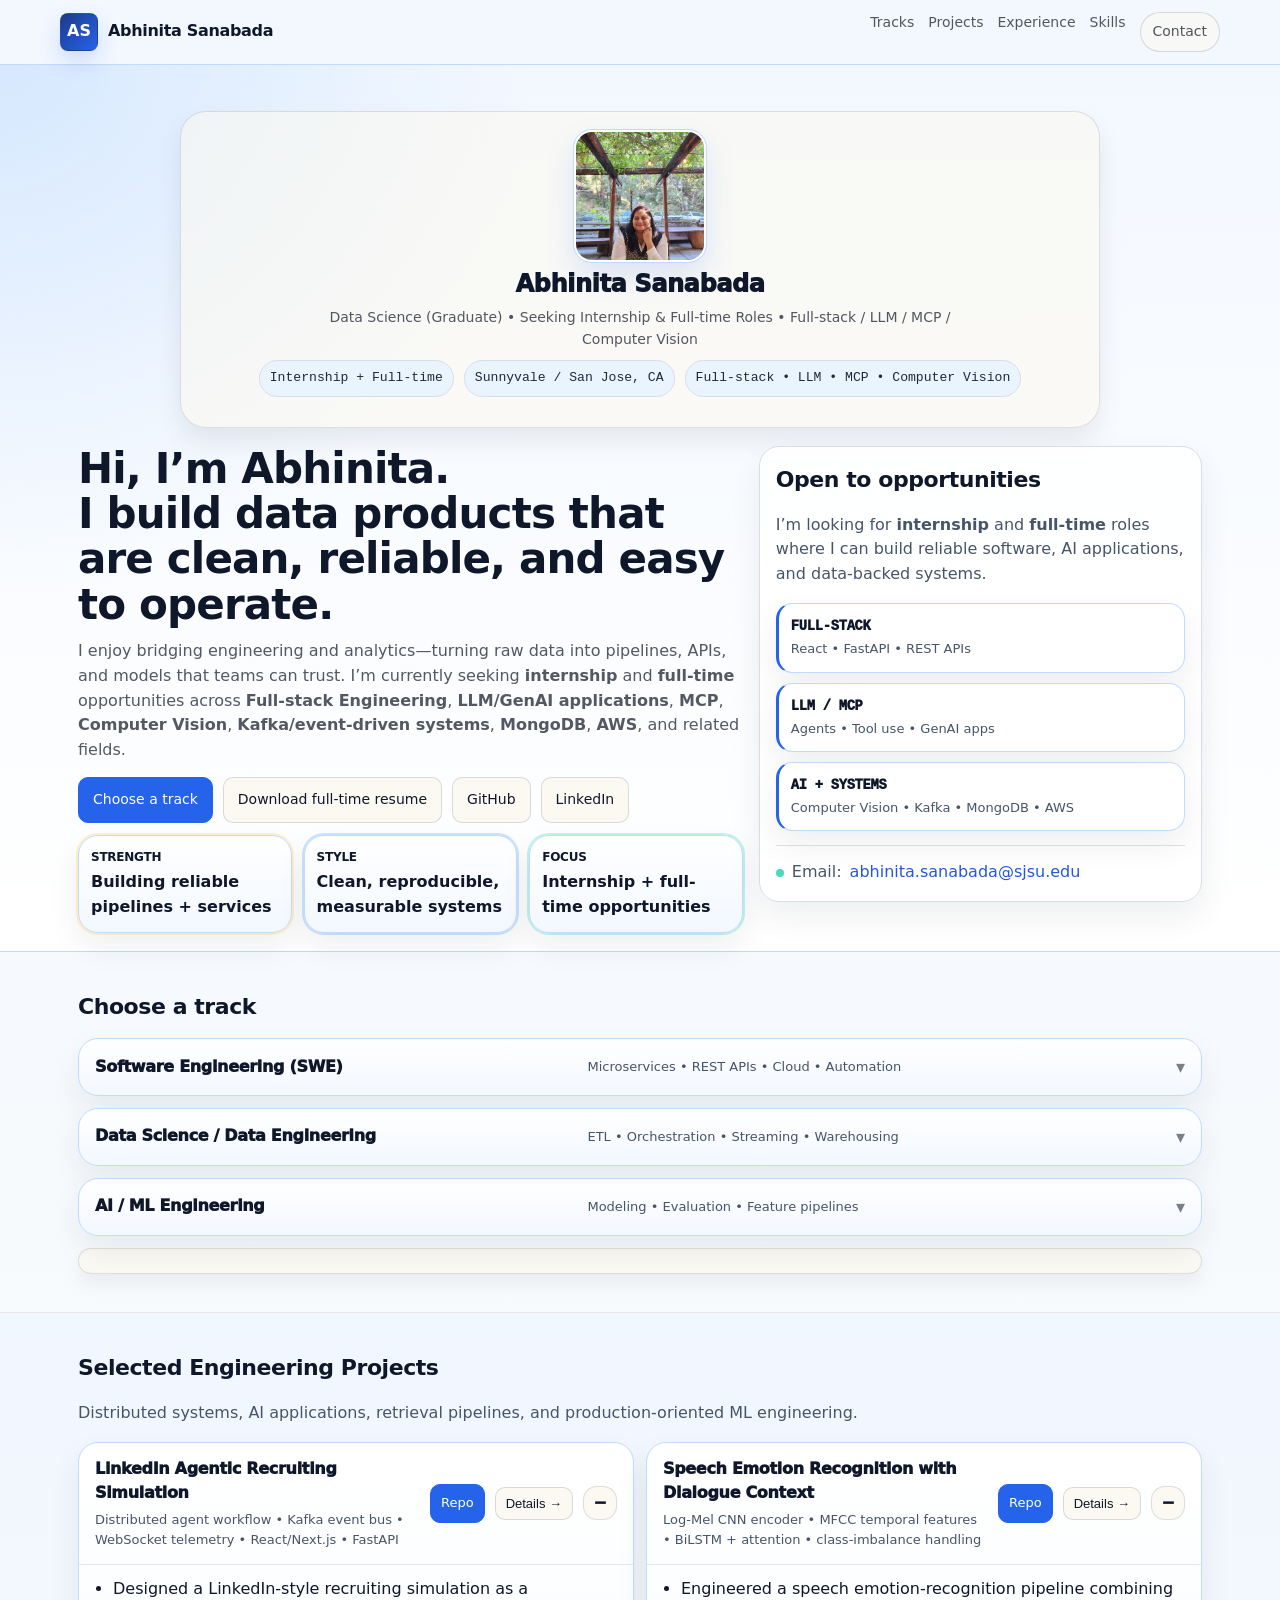
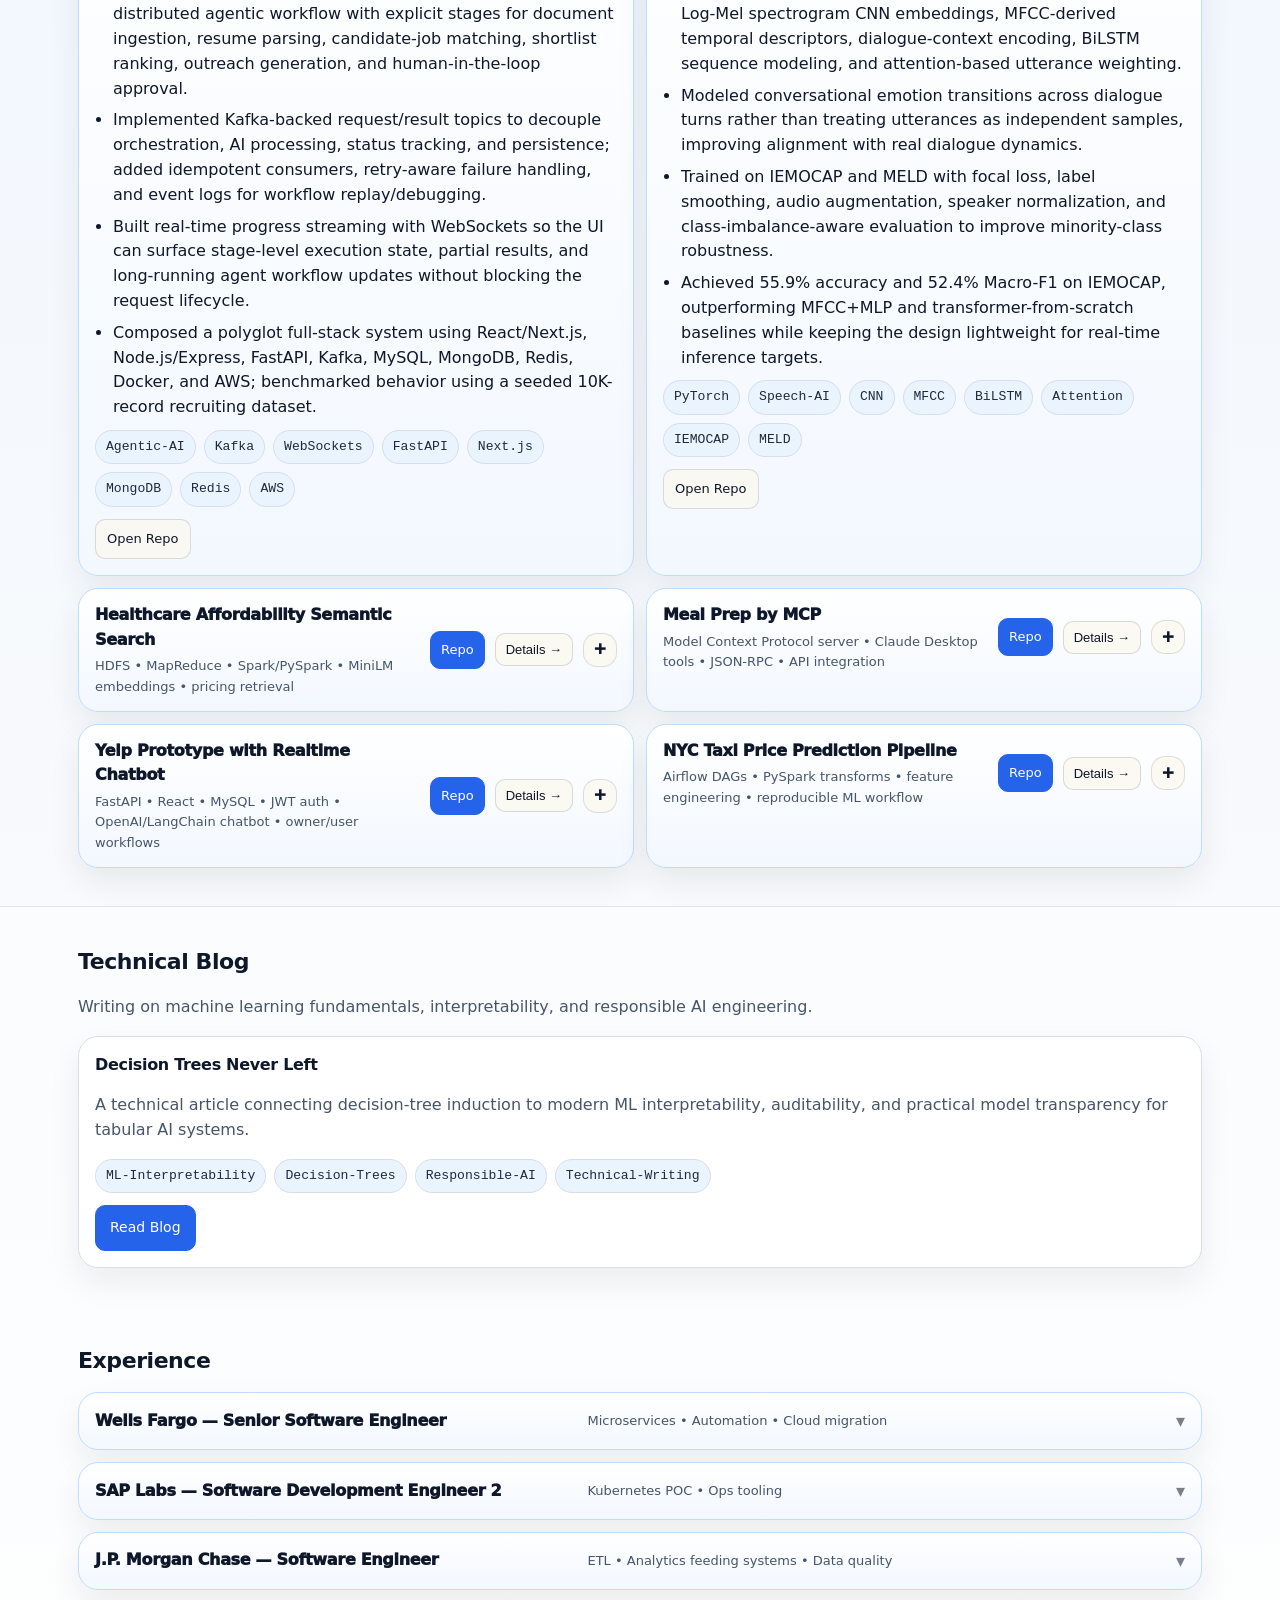
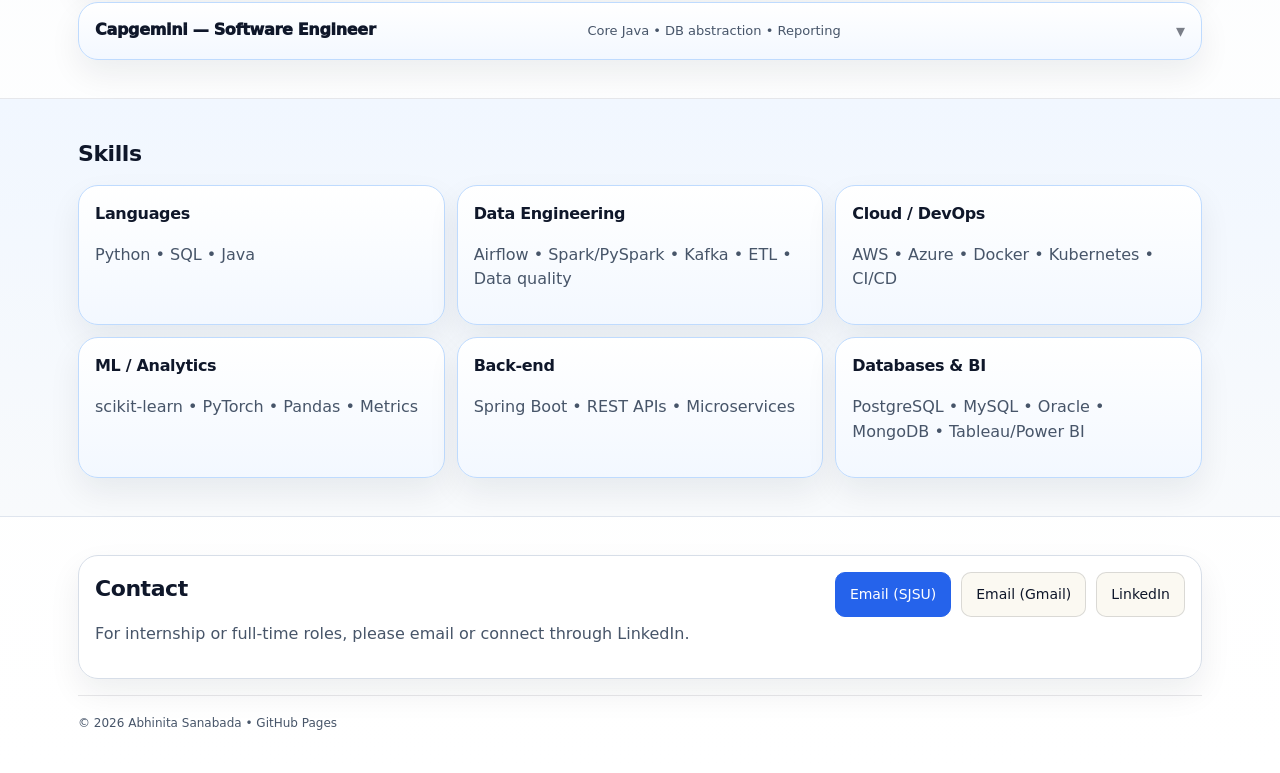
==== commit 259cfa16: "Refactor styles and update blog section in index.html Updated styles and layout in index.html, inclu" ====
--- a/index.html
+++ b/index.html
@@ -17,12 +17,15 @@
       --panel-soft: #f8fafc;
       --accent: #2563eb;
       --accent-dark: #1e3a8a;
+      --blue-soft: #eaf4ff;
+      --blue-panel: #f3f8ff;
+      --blue-line: #bfdbfe;
       --code-bg: #eef2f7;
     }
 
     body {
       color: var(--ink);
-      background: #f8fafc;
+      background: linear-gradient(180deg, #f3f8ff 0%, #f8fafc 38%, #ffffff 100%);
     }
 
     .bg,
@@ -32,16 +35,16 @@
     }
 
     .topbar {
-      background: rgba(248, 250, 252, 0.94);
-      border-bottom: 1px solid var(--line);
+      background: rgba(243, 248, 255, 0.95);
+      border-bottom: 1px solid var(--blue-line);
       backdrop-filter: blur(12px);
     }
 
     .brand__mark {
       border-radius: 8px;
-      background: var(--ink);
+      background: linear-gradient(135deg, var(--accent-dark), var(--accent));
       color: #ffffff;
-      box-shadow: none;
+      box-shadow: 0 10px 22px rgba(37, 99, 235, 0.20);
     }
 
     .brand__text,
@@ -57,13 +60,17 @@
     }
 
     .hero {
-      background: linear-gradient(180deg, #f8fafc 0%, #ffffff 100%);
+      background:
+        radial-gradient(circle at top left, rgba(191, 219, 254, 0.55), transparent 34%),
+        linear-gradient(180deg, #f3f8ff 0%, #ffffff 100%);
+      border-bottom: 1px solid var(--blue-line);
     }
 
     .avatarHero {
       border-radius: 18px;
-      border: 1px solid var(--line);
-      box-shadow: none;
+      border: 2px solid #ffffff;
+      outline: 1px solid var(--blue-line);
+      box-shadow: 0 14px 32px rgba(37, 99, 235, 0.14);
     }
 
     .card,
@@ -71,8 +78,8 @@
     .acc,
     .mini__card,
     .quick {
-      background: var(--panel);
-      border: 1px solid var(--line);
+      background: linear-gradient(180deg, #ffffff 0%, var(--blue-panel) 100%);
+      border: 1px solid var(--blue-line);
       box-shadow: 0 14px 32px rgba(15, 23, 42, 0.07);
     }
 
@@ -87,7 +94,7 @@
     .chip,
     .pill,
     .tagrow span {
-      background: var(--code-bg) !important;
+      background: #eaf4ff !important;
       color: #1e293b !important;
       border: 1px solid var(--line);
       border-radius: 999px;
@@ -99,6 +106,7 @@
     .quick {
       border-radius: 16px;
       background: #ffffff !important;
+      border-left: 3px solid var(--accent);
     }
 
     .quick__k {
@@ -133,7 +141,7 @@
     }
 
     .section--alt {
-      background: #f1f5f9;
+      background: linear-gradient(180deg, #f1f7ff 0%, #f8fafc 100%);
     }
 
     code {
@@ -331,9 +339,9 @@
                 <div class="card card--soft">
                   <h3 class="h3">Resume (Data)</h3>
                   <p class="muted">
-                    Download <code>AbhinitaSanabada_DataEng_exp_resume.pdf</code>.
+                    Download <code>DataEng_exp_AbhinitaSanabada_resume.pdf</code>.
                   </p>
-                  <a class="btn btn--primary" href="AbhinitaSanabada_DataEng_exp_resume.pdf" target="_blank" rel="noopener" download>Download resume (Data)</a>
+                  <a class="btn btn--primary" href="assets/resumes/DataEng_exp_AbhinitaSanabada_resume.pdf" target="_blank" rel="noopener" download>Download resume (Data)</a>
                 </div>
               </div>
             </div>
@@ -361,11 +369,11 @@
                 </div>
 
                 <div class="card card--soft">
-                  <h3 class="h3">Resume (AI/ML)</h3>
+                  <h3 class="h3">Resume (Data Science / ML)</h3>
                   <p class="muted">
-                    Upload <code>resume_ml.pdf</code> to the repo root, in the same folder as <code>index.html</code>.
+                    Download <code>DataScience_AbhinitaSanabada_resume.pdf</code>.
                   </p>
-                  <a class="btn btn--primary" href="resume_ml.pdf" target="_blank" rel="noopener" download>Download resume (AI/ML)</a>
+                  <a class="btn btn--primary" href="assets/resumes/DataScience_AbhinitaSanabada_resume.pdf" target="_blank" rel="noopener" download>Download resume (Data Science / ML)</a>
                 </div>
               </div>
             </div>
@@ -604,44 +612,32 @@
               </div>
             </div>
           </details>
-
-          <!-- WRITING: Decision Trees Blog -->
-          <details class="pcard p7">
-            <summary class="pcard__sum">
-              <div class="pcard__left">
-                <div class="pcard__title">Technical Blog: Decision Trees Never Left</div>
-                <div class="pcard__sub">ML interpretability • decision-tree induction • model transparency • responsible AI</div>
-              </div>
-              <div class="pcard__right">
-                <a class="pbtn pbtn--repo js-no-toggle"
-                   href="https://decisiontreesneverleft.blogspot.com/2026/04/decision-trees-never-left.html?m=1"
-                   target="_blank" rel="noopener">Blog</a>
-                <button class="pbtn pbtn--ghost js-no-toggle js-toggle-details" type="button">Details →</button>
-                <span class="pcard__chev" aria-hidden="true">+</span>
-              </div>
-            </summary>
-
-            <div class="pcard__body">
-              <ul class="bullets">
-                <li>Co-authored a technical article connecting Quinlan’s ID3-style decision-tree induction to modern ML interpretability and auditability requirements.</li>
-                <li>Explained how tree-based models expose feature splits, rule paths, and prediction logic that can be inspected by engineers, analysts, and domain stakeholders.</li>
-                <li>Positioned decision trees as a practical baseline and explainability tool for tabular ML problems in healthcare, finance, education, and business analytics.</li>
-              </ul>
-
-              <div class="tagrow">
-                <span>ML-Interpretability</span>
-                <span>Decision-Trees</span>
-                <span>Responsible-AI</span>
-                <span>Technical-Writing</span>
-              </div>
-
-              <div class="actions">
-                <a class="btn btn--small"
-                   href="https://decisiontreesneverleft.blogspot.com/2026/04/decision-trees-never-left.html?m=1"
-                   target="_blank" rel="noopener">Read Blog</a>
-              </div>
-            </div>
-          </details>
+        </div>
+      </div>
+    </section>
+
+    <!-- BLOG -->
+    <section id="blog" class="section">
+      <div class="container">
+        <div class="section__head">
+          <h2 class="h2">Technical Blog</h2>
+          <p class="muted">Writing on machine learning fundamentals, interpretability, and responsible AI engineering.</p>
+        </div>
+
+        <div class="card card--soft">
+          <h3 class="h3">Decision Trees Never Left</h3>
+          <p class="muted">
+            A technical article connecting decision-tree induction to modern ML interpretability, auditability, and practical model transparency for tabular AI systems.
+          </p>
+          <div class="tagrow">
+            <span>ML-Interpretability</span>
+            <span>Decision-Trees</span>
+            <span>Responsible-AI</span>
+            <span>Technical-Writing</span>
+          </div>
+          <div class="actions">
+            <a class="btn btn--primary" href="https://decisiontreesneverleft.blogspot.com/2026/04/decision-trees-never-left.html?m=1" target="_blank" rel="noopener">Read Blog</a>
+          </div>
         </div>
       </div>
     </section>
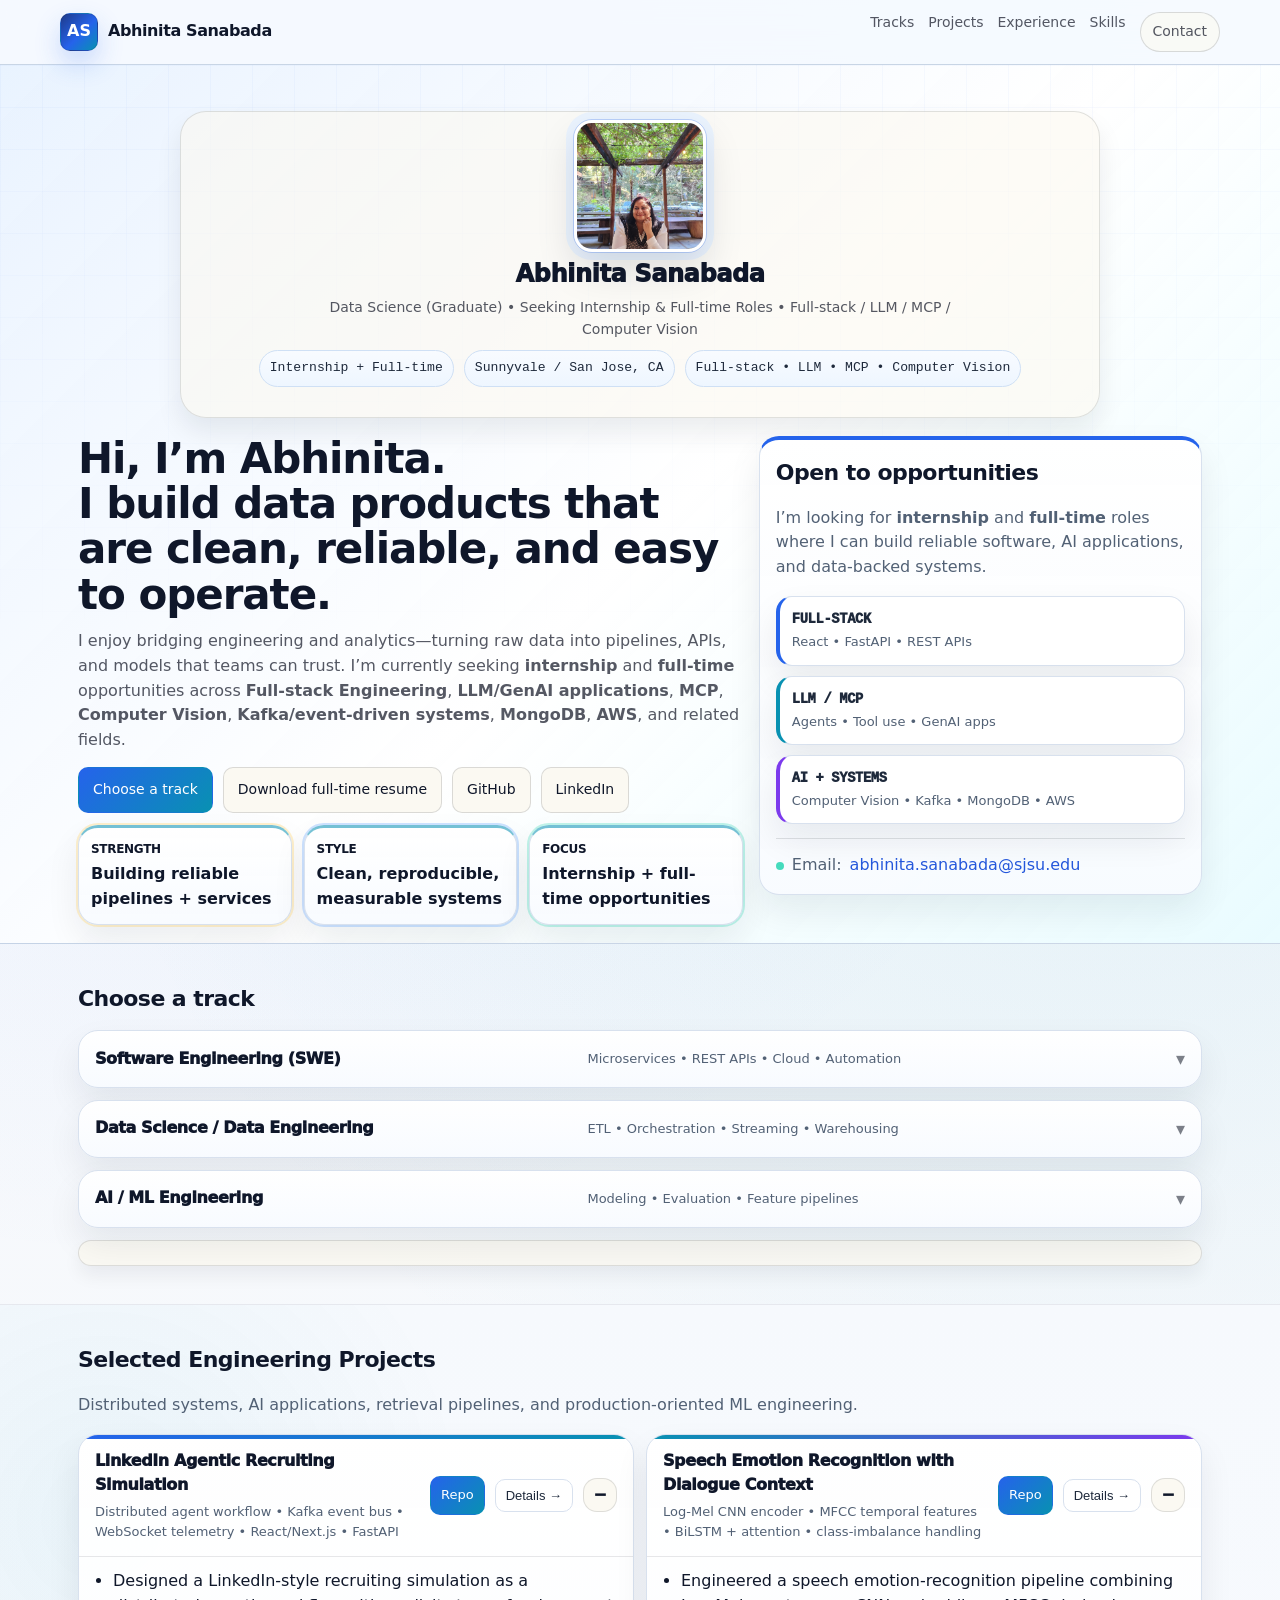
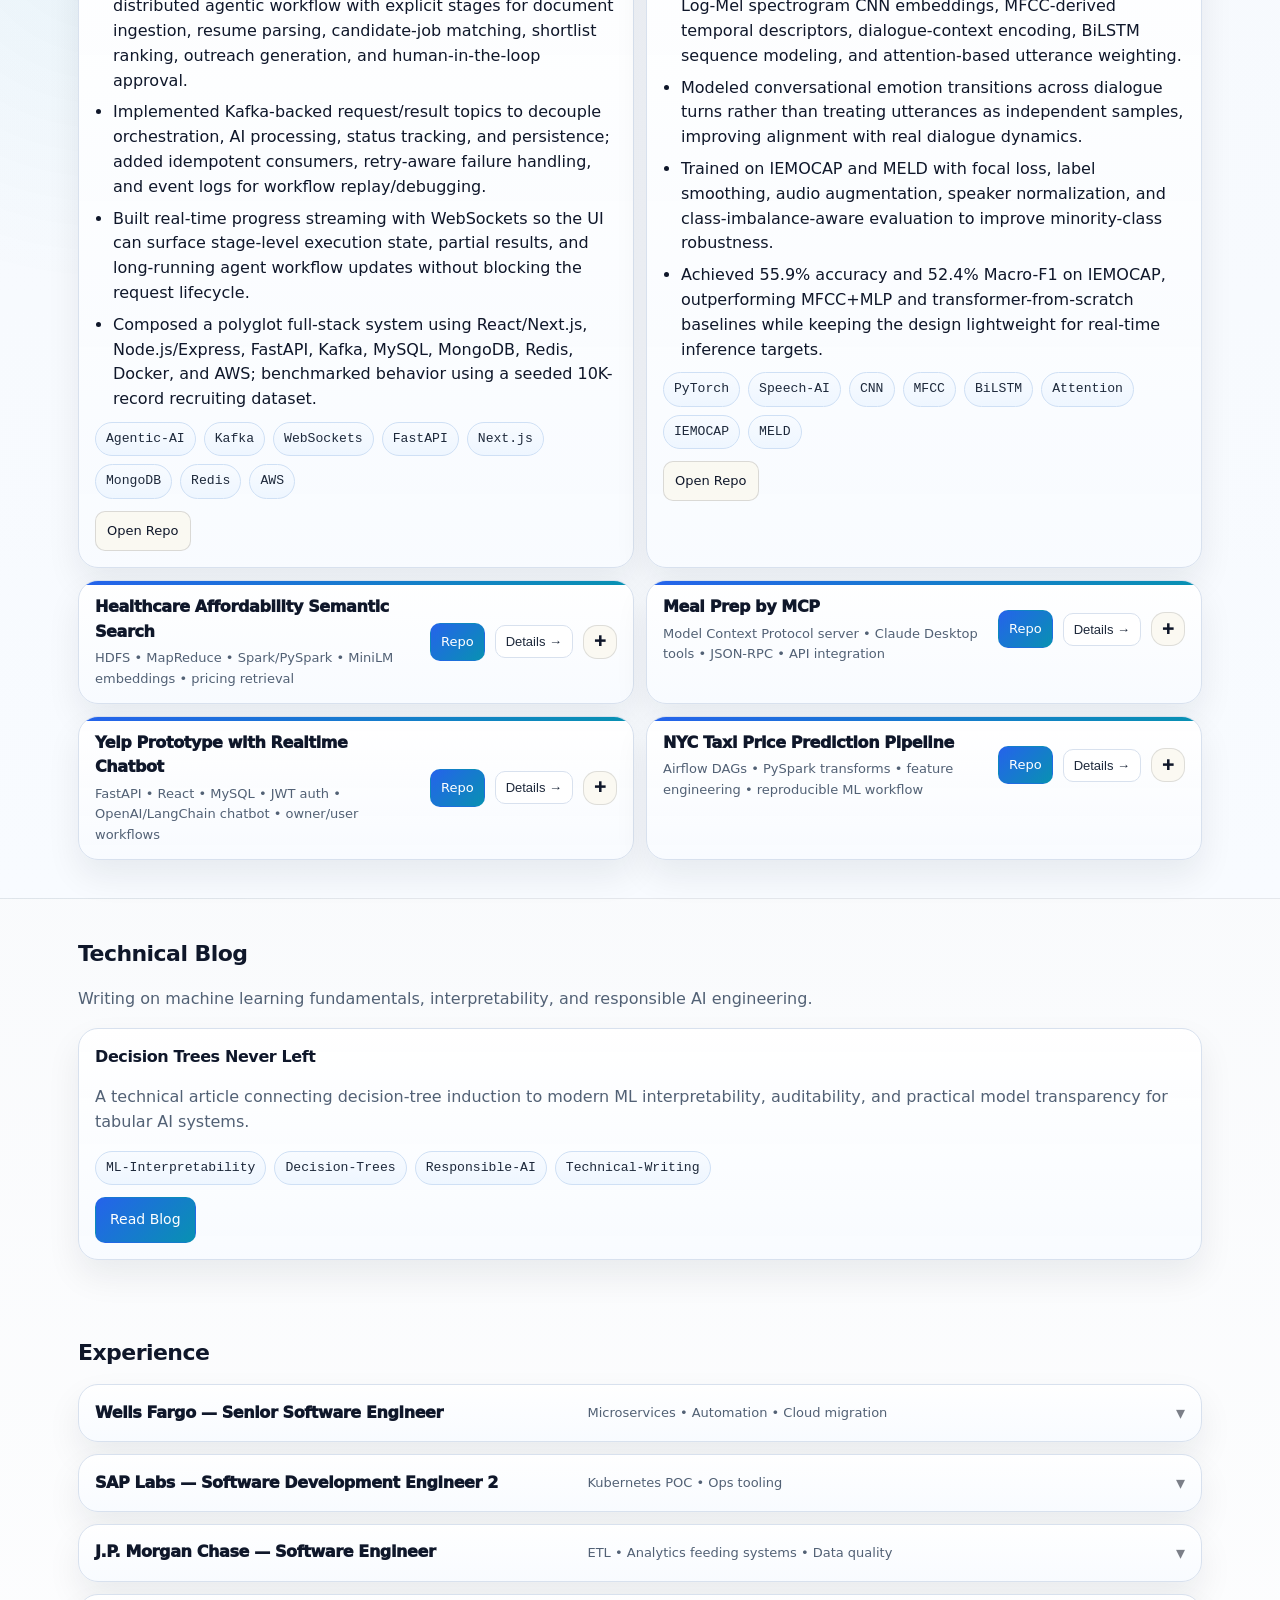
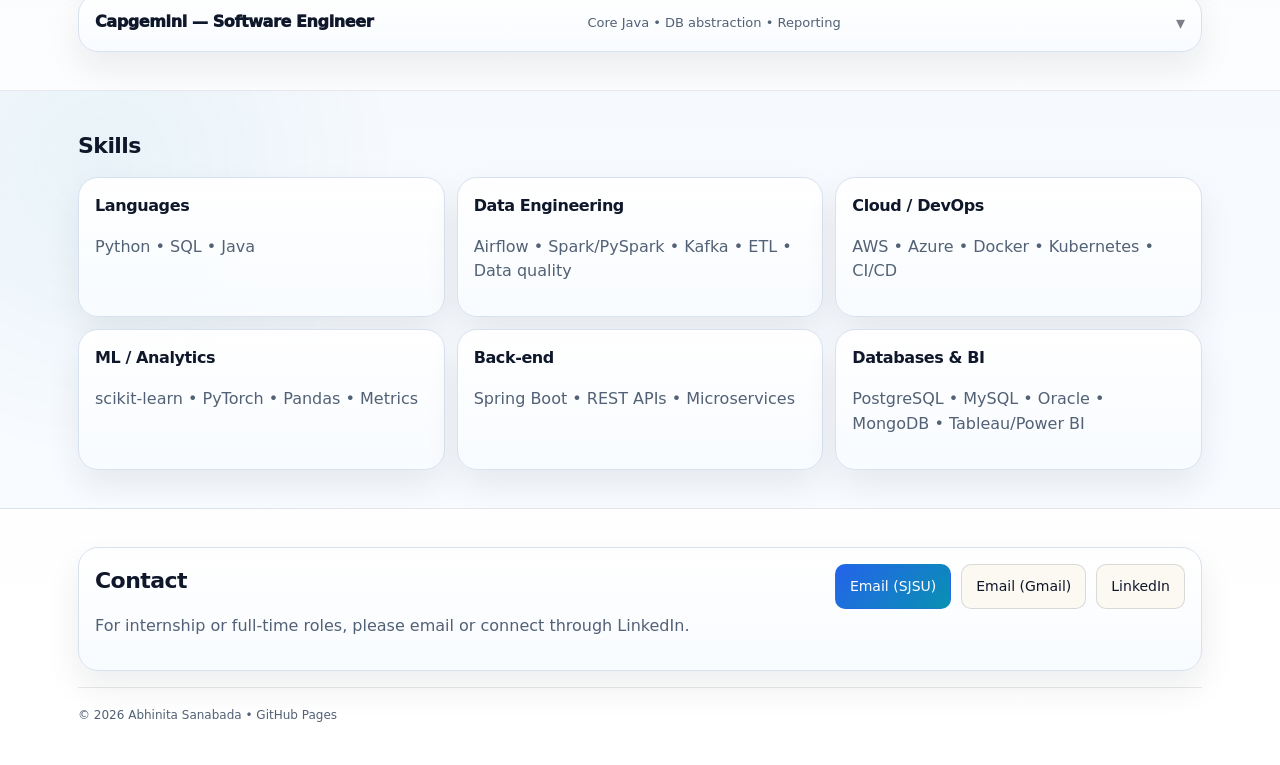
==== commit 171f7eb9: "Refactor styles in index.html for improved design" ====
--- a/index.html
+++ b/index.html
@@ -8,24 +8,29 @@
   <meta name="theme-color" content="#e5ddcf" />
   <link rel="stylesheet" href="assets/style.css" />
   <style>
-    /* Professional technical overrides layered on top of assets/style.css */
+    /* Professional technical theme layered on top of assets/style.css */
     :root {
       --ink: #0f172a;
-      --muted-ink: #475569;
-      --line: #d7dee8;
-      --panel: rgba(255, 255, 255, 0.92);
-      --panel-soft: #f8fafc;
+      --ink-2: #1e293b;
+      --muted-ink: #526175;
+      --line: #d8e1ee;
+      --line-strong: #b7c7dc;
+      --panel: rgba(255, 255, 255, 0.94);
+      --panel-soft: #f8fbff;
       --accent: #2563eb;
-      --accent-dark: #1e3a8a;
-      --blue-soft: #eaf4ff;
-      --blue-panel: #f3f8ff;
-      --blue-line: #bfdbfe;
-      --code-bg: #eef2f7;
+      --accent-2: #0891b2;
+      --accent-3: #7c3aed;
+      --accent-soft: #e8f2ff;
+      --cyan-soft: #e6fbff;
+      --code-bg: #eef4fb;
     }
 
     body {
       color: var(--ink);
-      background: linear-gradient(180deg, #f3f8ff 0%, #f8fafc 38%, #ffffff 100%);
+      background:
+        radial-gradient(circle at 12% 4%, rgba(37, 99, 235, 0.10), transparent 28%),
+        radial-gradient(circle at 88% 12%, rgba(8, 145, 178, 0.10), transparent 30%),
+        linear-gradient(180deg, #f8fbff 0%, #f6f8fb 42%, #ffffff 100%);
     }
 
     .bg,
@@ -35,16 +40,16 @@
     }
 
     .topbar {
-      background: rgba(243, 248, 255, 0.95);
-      border-bottom: 1px solid var(--blue-line);
-      backdrop-filter: blur(12px);
+      background: rgba(248, 251, 255, 0.88);
+      border-bottom: 1px solid rgba(183, 199, 220, 0.72);
+      backdrop-filter: blur(14px);
     }
 
     .brand__mark {
-      border-radius: 8px;
-      background: linear-gradient(135deg, var(--accent-dark), var(--accent));
+      border-radius: 10px;
+      background: linear-gradient(135deg, #1e3a8a, #2563eb 55%, #0891b2);
       color: #ffffff;
-      box-shadow: 0 10px 22px rgba(37, 99, 235, 0.20);
+      box-shadow: 0 12px 26px rgba(37, 99, 235, 0.22);
     }
 
     .brand__text,
@@ -55,22 +60,46 @@
     .acc__title,
     .quick__k,
     .mini__title {
-      letter-spacing: -0.02em;
+      letter-spacing: -0.025em;
       color: var(--ink);
     }
 
     .hero {
+      position: relative;
+      overflow: hidden;
       background:
-        radial-gradient(circle at top left, rgba(191, 219, 254, 0.55), transparent 34%),
-        linear-gradient(180deg, #f3f8ff 0%, #ffffff 100%);
-      border-bottom: 1px solid var(--blue-line);
+        linear-gradient(135deg, rgba(232, 242, 255, 0.92), rgba(255, 255, 255, 0.96) 52%, rgba(230, 251, 255, 0.86)),
+        linear-gradient(180deg, #f8fbff 0%, #ffffff 100%);
+      border-bottom: 1px solid rgba(183, 199, 220, 0.70);
+    }
+
+    .hero::after {
+      content: "";
+      position: absolute;
+      inset: 0;
+      pointer-events: none;
+      opacity: 0.42;
+      background-image:
+        linear-gradient(rgba(37, 99, 235, 0.08) 1px, transparent 1px),
+        linear-gradient(90deg, rgba(37, 99, 235, 0.08) 1px, transparent 1px);
+      background-size: 42px 42px;
+      mask-image: linear-gradient(180deg, #000 0%, transparent 72%);
+    }
+
+    .hero .container {
+      position: relative;
+      z-index: 1;
+    }
+
+    .heroCenter {
+      padding-top: 0.5rem;
     }
 
     .avatarHero {
       border-radius: 18px;
-      border: 2px solid #ffffff;
-      outline: 1px solid var(--blue-line);
-      box-shadow: 0 14px 32px rgba(37, 99, 235, 0.14);
+      border: 3px solid #ffffff;
+      outline: 1px solid rgba(37, 99, 235, 0.25);
+      box-shadow: 0 18px 38px rgba(15, 23, 42, 0.13), 0 0 0 8px rgba(232, 242, 255, 0.85);
     }
 
     .card,
@@ -78,41 +107,55 @@
     .acc,
     .mini__card,
     .quick {
-      background: linear-gradient(180deg, #ffffff 0%, var(--blue-panel) 100%);
-      border: 1px solid var(--blue-line);
-      box-shadow: 0 14px 32px rgba(15, 23, 42, 0.07);
+      background: linear-gradient(180deg, rgba(255, 255, 255, 0.98) 0%, rgba(248, 251, 255, 0.96) 100%);
+      border: 1px solid var(--line);
+      box-shadow: 0 16px 34px rgba(15, 23, 42, 0.075);
     }
 
     .card--glass,
     .card--soft,
     .card--bright {
-      background: var(--panel);
+      background: linear-gradient(180deg, rgba(255, 255, 255, 0.98) 0%, rgba(248, 251, 255, 0.96) 100%);
       border: 1px solid var(--line);
-      box-shadow: 0 14px 32px rgba(15, 23, 42, 0.07);
-    }
-
-    .chip,
-    .pill,
-    .tagrow span {
-      background: #eaf4ff !important;
-      color: #1e293b !important;
-      border: 1px solid var(--line);
-      border-radius: 999px;
-      font-family: ui-monospace, SFMono-Regular, Menlo, Monaco, Consolas, "Liberation Mono", monospace;
-      font-size: 0.82rem;
-      box-shadow: none !important;
+      box-shadow: 0 16px 34px rgba(15, 23, 42, 0.075);
+    }
+
+    .hero__right.card {
+      border-top: 4px solid var(--accent);
+    }
+
+    .mini__card {
+      border-top: 3px solid rgba(8, 145, 178, 0.55);
     }
 
     .quick {
       border-radius: 16px;
       background: #ffffff !important;
-      border-left: 3px solid var(--accent);
+      border-left: 4px solid var(--accent);
+      transition: transform 160ms ease, box-shadow 160ms ease, border-color 160ms ease;
+    }
+
+    .quick:nth-child(2) {
+      border-left-color: var(--accent-2);
+    }
+
+    .quick:nth-child(3) {
+      border-left-color: var(--accent-3);
+    }
+
+    .quick:hover,
+    .pcard:hover,
+    .acc:hover {
+      transform: translateY(-2px);
+      box-shadow: 0 20px 42px rgba(15, 23, 42, 0.10);
+      border-color: var(--line-strong);
     }
 
     .quick__k {
       font-family: ui-monospace, SFMono-Regular, Menlo, Monaco, Consolas, "Liberation Mono", monospace;
       font-size: 0.86rem;
       text-transform: uppercase;
+      color: var(--ink-2);
     }
 
     .quick__v,
@@ -122,17 +165,67 @@
       color: var(--muted-ink);
     }
 
+    .chip,
+    .pill,
+    .tagrow span {
+      background: linear-gradient(180deg, #f8fbff, #eef6ff) !important;
+      color: #1e293b !important;
+      border: 1px solid #cfe0f5;
+      border-radius: 999px;
+      font-family: ui-monospace, SFMono-Regular, Menlo, Monaco, Consolas, "Liberation Mono", monospace;
+      font-size: 0.82rem;
+      box-shadow: none !important;
+    }
+
+    .chip--mint,
+    .chip--sky,
+    .chip--lav {
+      background: linear-gradient(180deg, #f8fbff, #eef6ff) !important;
+    }
+
     .btn,
     .pbtn {
       border-radius: 10px;
       box-shadow: none;
+      transition: transform 160ms ease, box-shadow 160ms ease, background 160ms ease;
+    }
+
+    .btn:hover,
+    .pbtn:hover {
+      transform: translateY(-1px);
+      box-shadow: 0 10px 22px rgba(37, 99, 235, 0.14);
     }
 
     .btn--primary,
     .pbtn--repo {
-      background: var(--accent) !important;
-      border-color: var(--accent) !important;
+      background: linear-gradient(135deg, var(--accent), var(--accent-2)) !important;
+      border-color: transparent !important;
       color: #ffffff !important;
+    }
+
+    .pbtn--ghost {
+      background: #ffffff !important;
+      border: 1px solid var(--line) !important;
+      color: var(--ink-2) !important;
+    }
+
+    .pcard {
+      position: relative;
+      overflow: hidden;
+    }
+
+    .pcard::before {
+      content: "";
+      position: absolute;
+      left: 0;
+      top: 0;
+      width: 100%;
+      height: 4px;
+      background: linear-gradient(90deg, var(--accent), var(--accent-2));
+    }
+
+    .pcard:nth-child(2)::before {
+      background: linear-gradient(90deg, var(--accent-2), var(--accent-3));
     }
 
     .pcard__sum,
@@ -141,7 +234,9 @@
     }
 
     .section--alt {
-      background: linear-gradient(180deg, #f1f7ff 0%, #f8fafc 100%);
+      background:
+        radial-gradient(circle at 8% 18%, rgba(8, 145, 178, 0.06), transparent 24%),
+        linear-gradient(180deg, #f6f9fd 0%, #f8fbff 100%);
     }
 
     code {
@@ -149,7 +244,7 @@
       border: 1px solid var(--line);
       border-radius: 6px;
       padding: 0.12rem 0.35rem;
-      color: var(--accent-dark);
+      color: #1d4ed8;
     }
   </style>
 </head>
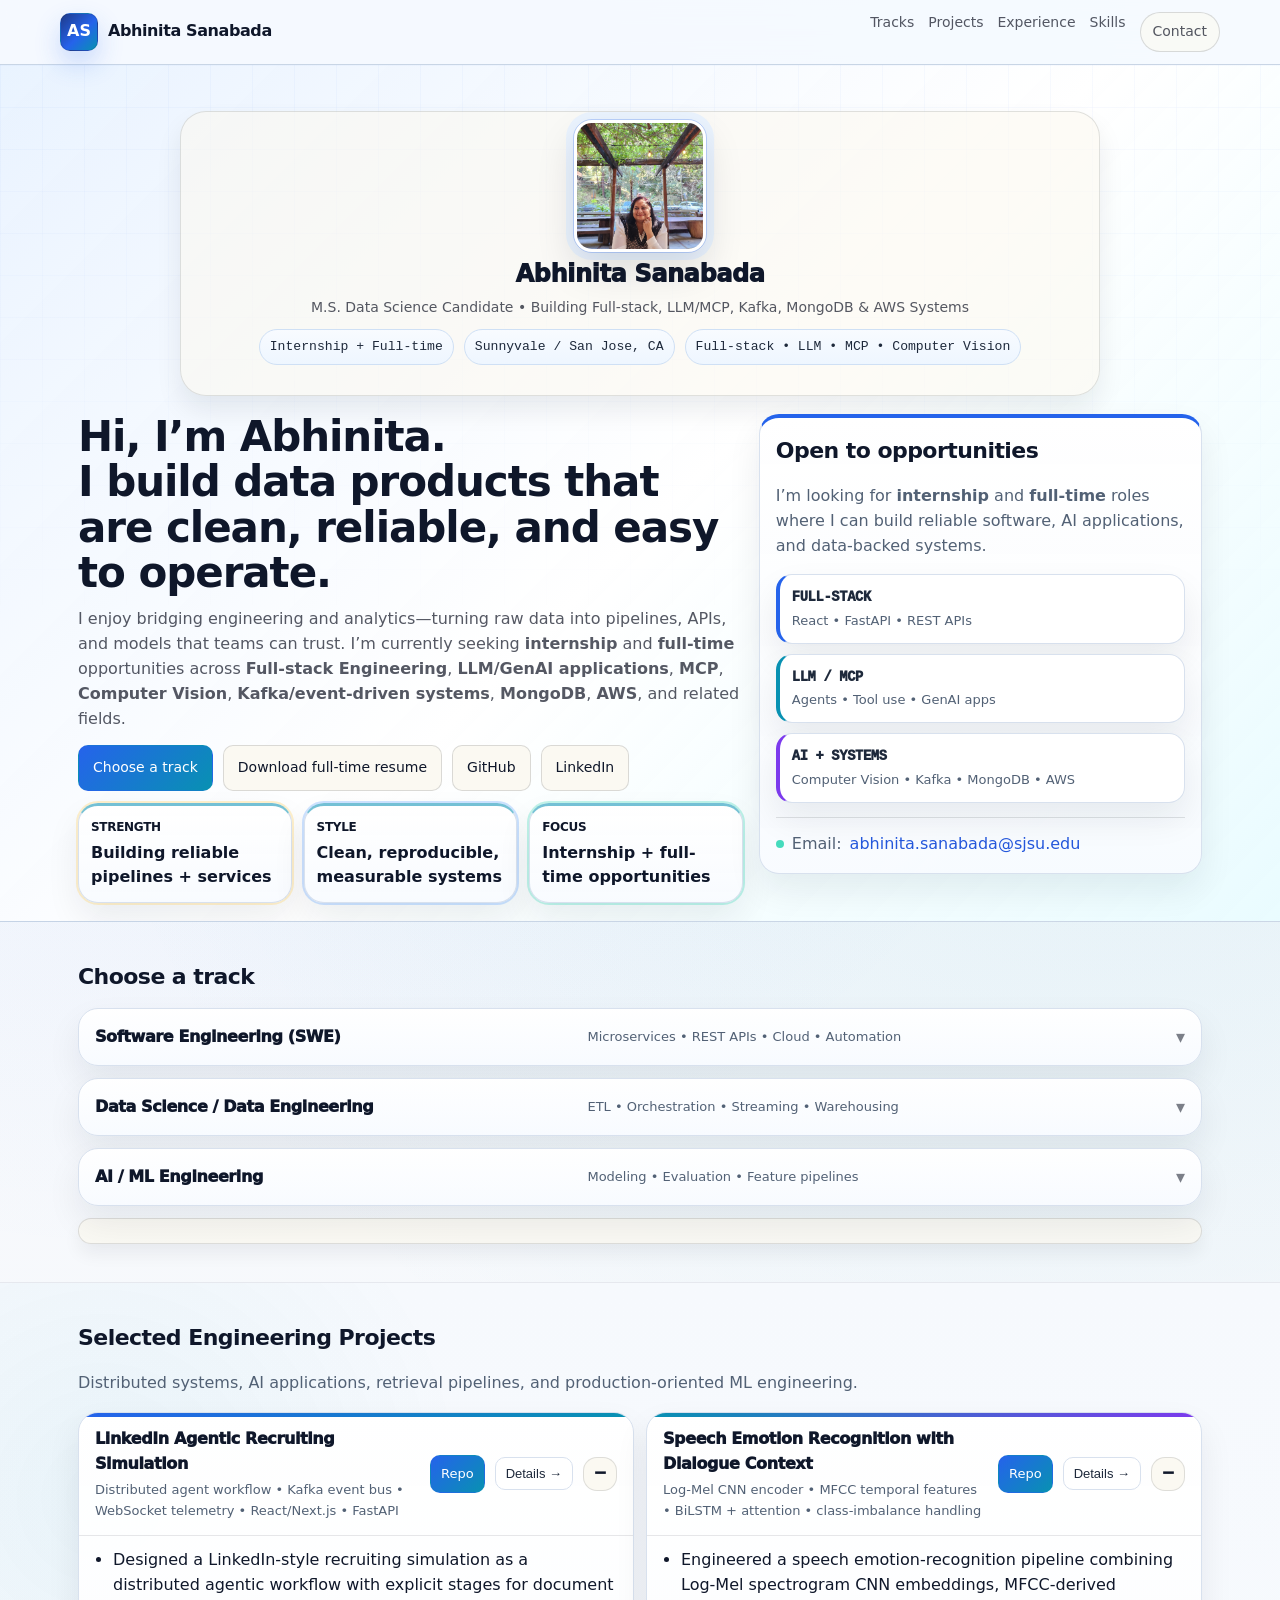
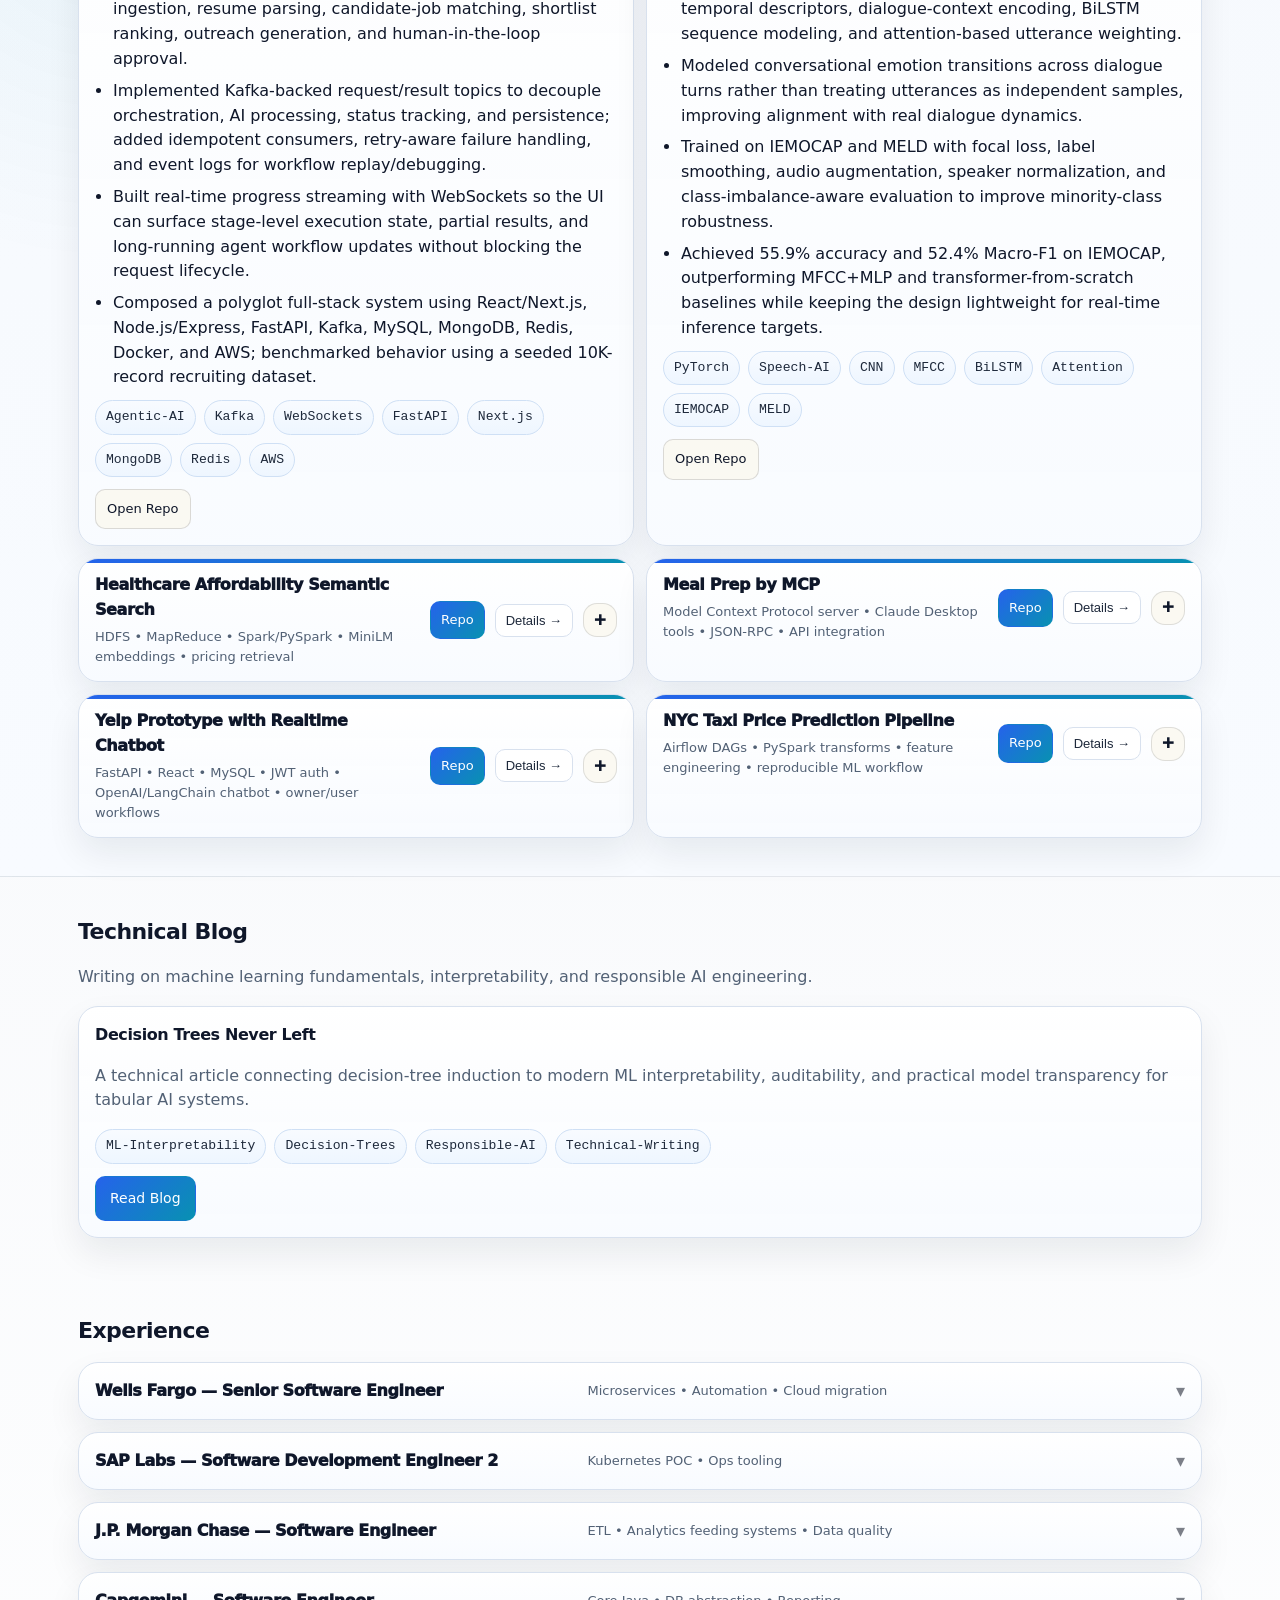
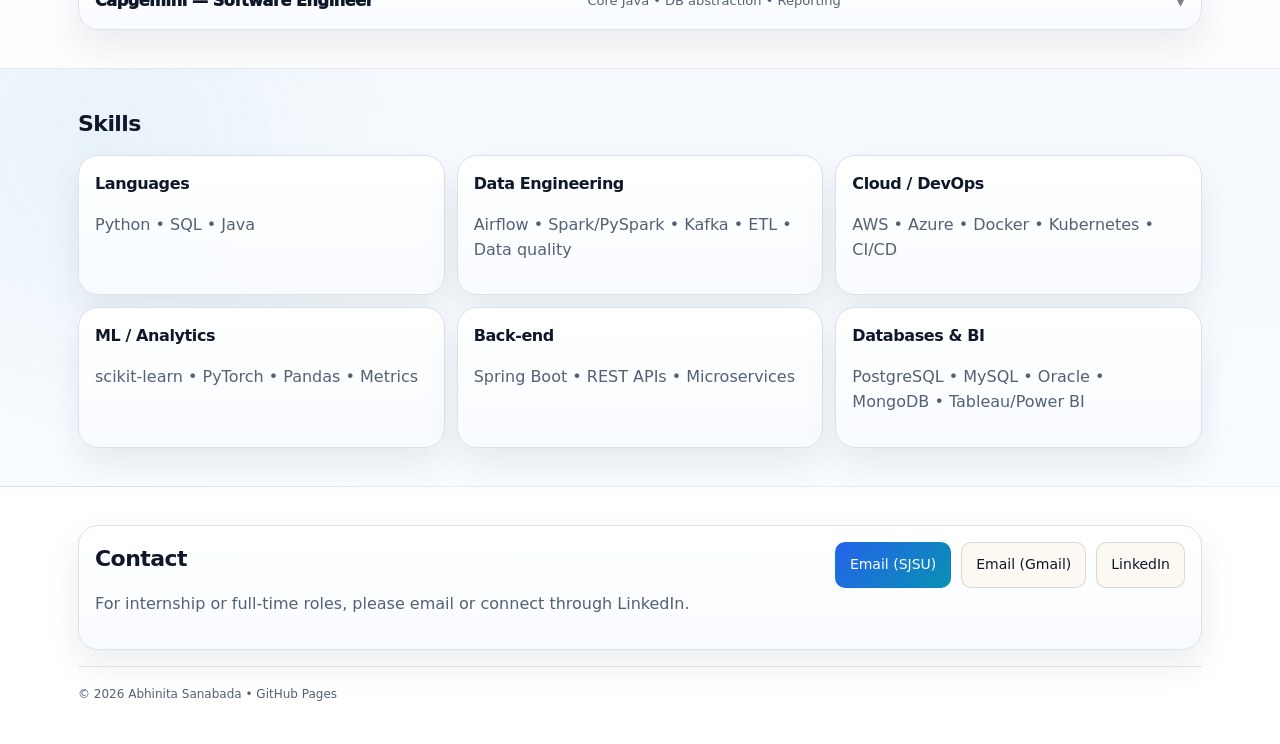
==== commit 3b2dcbbd: "Update heroCenter subtext for clarity" ====
--- a/index.html
+++ b/index.html
@@ -285,7 +285,7 @@
           <img class="avatarHero" src="assets/profile.jpg" alt="Abhinita Sanabada" width="132" height="132" />
           <div class="heroCenter__name">Abhinita Sanabada</div>
           <div class="heroCenter__sub">
-            Data Science (Graduate) • Seeking Internship & Full-time Roles • Full-stack / LLM / MCP / Computer Vision
+            M.S. Data Science Candidate • Building Full-stack, LLM/MCP, Kafka, MongoDB & AWS Systems
           </div>
 
           <div class="chips heroCenter__chips">
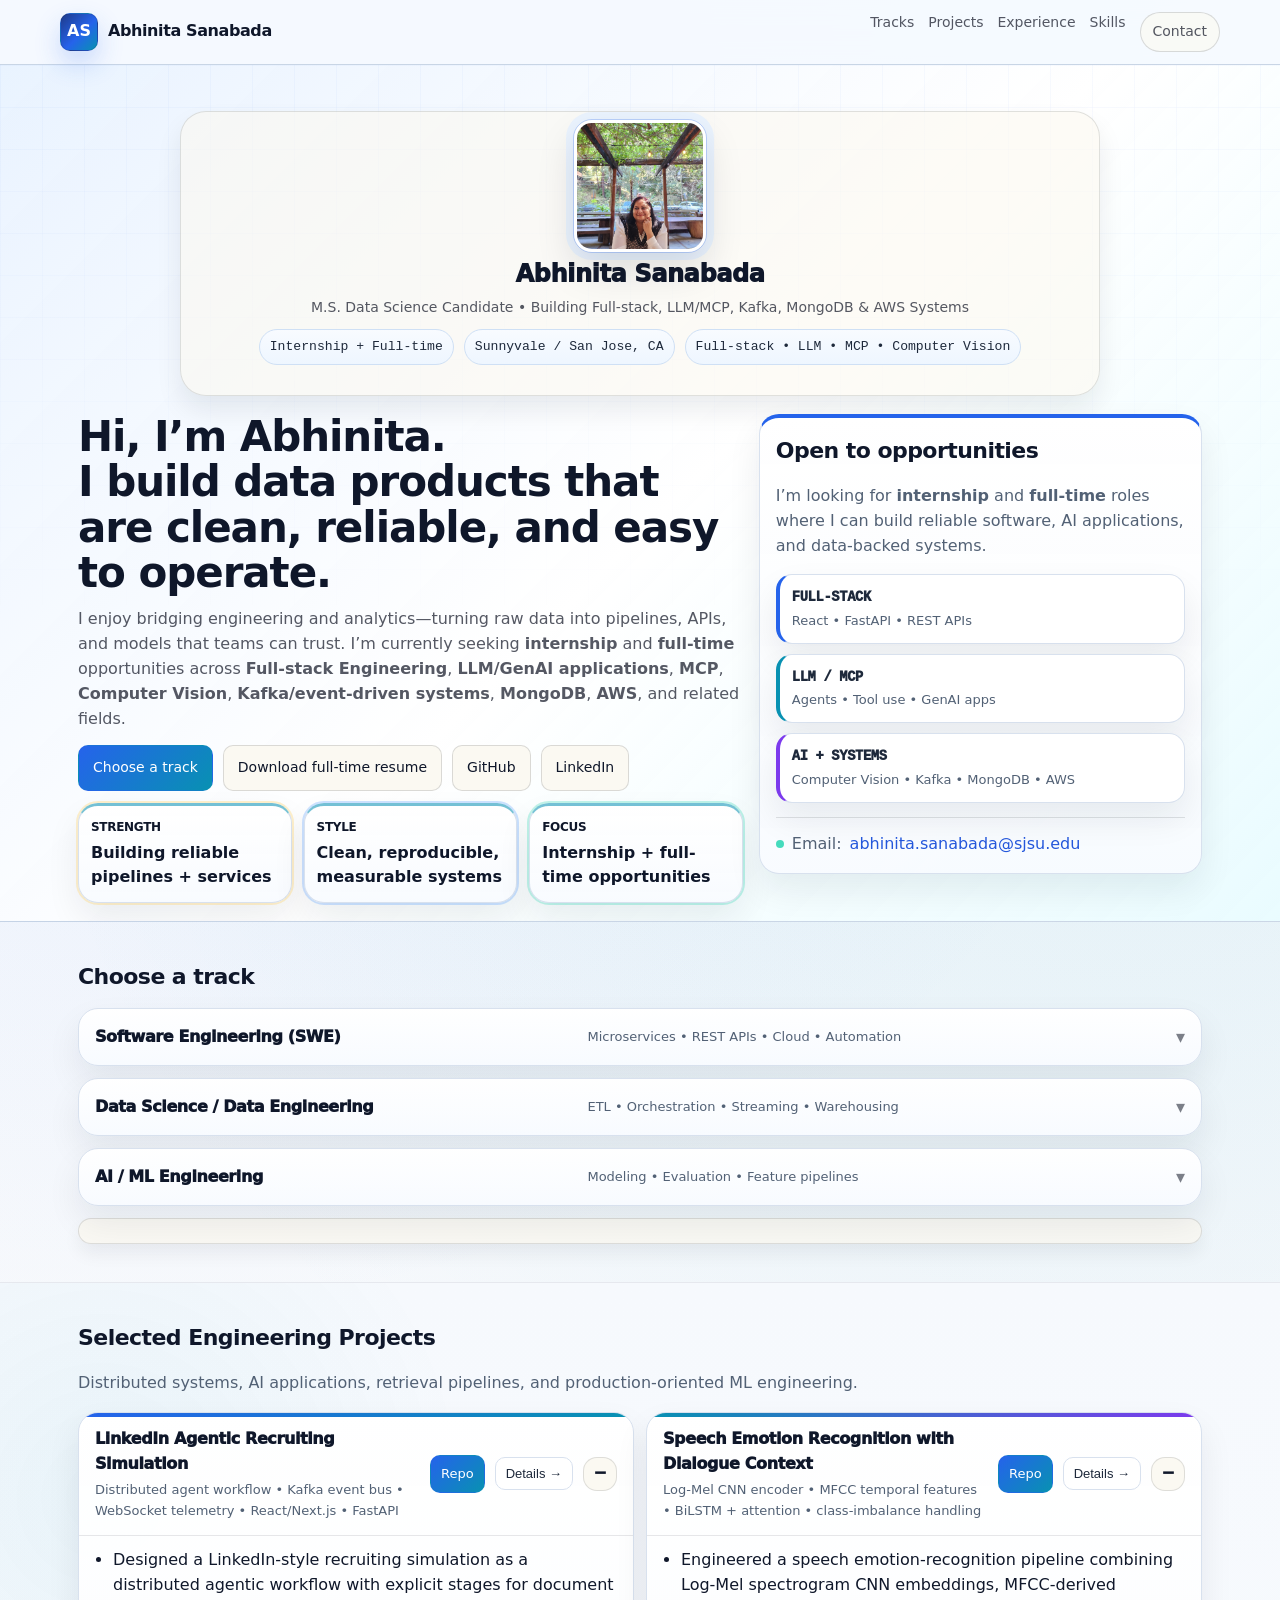
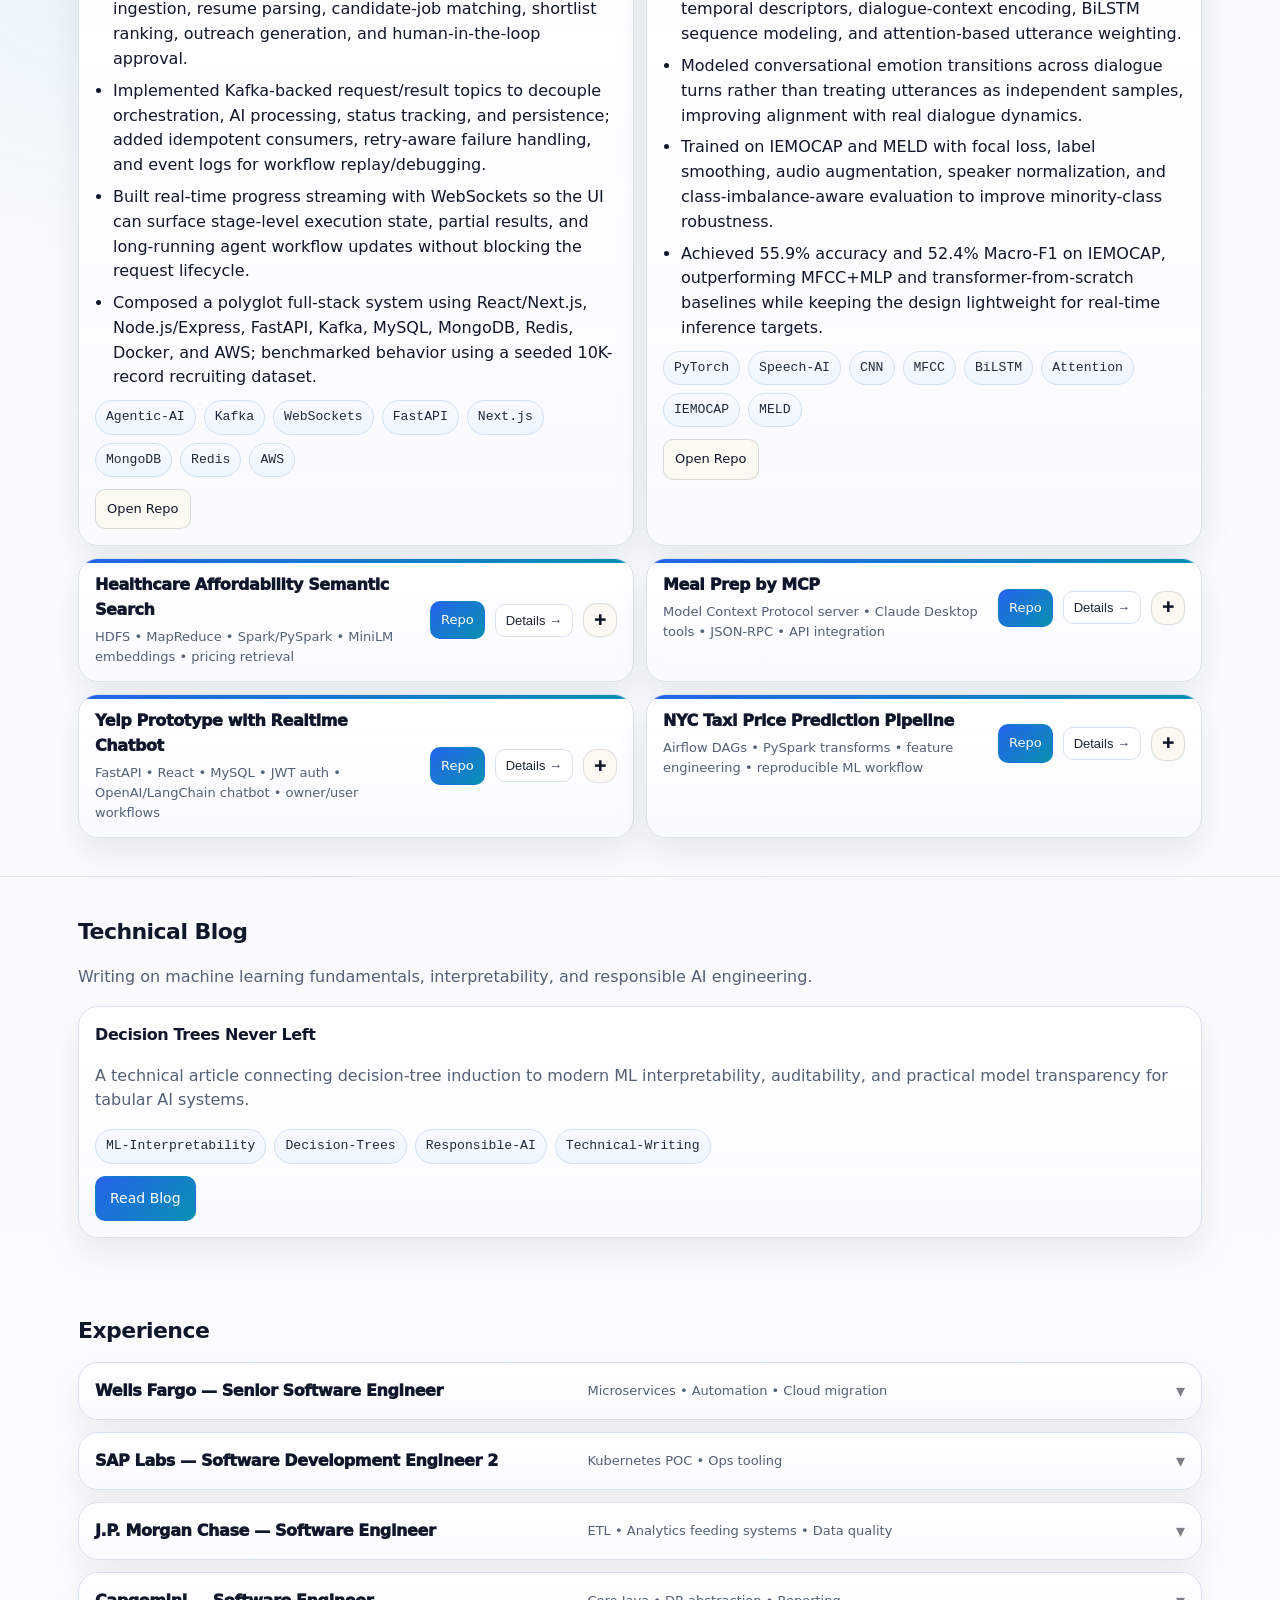
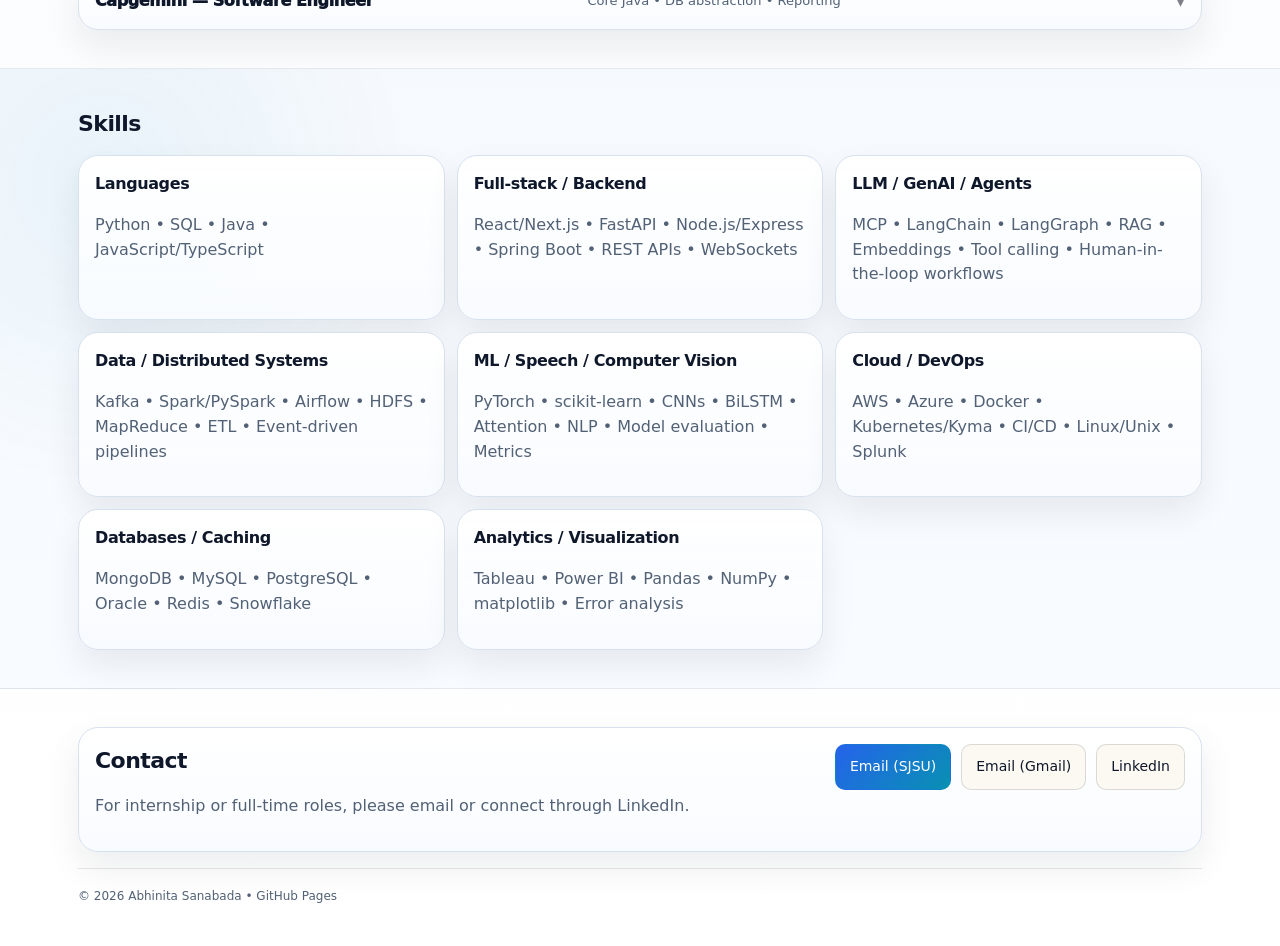
==== commit 3fd92ea3: "Update skill categories and technologies in index.html" ====
--- a/index.html
+++ b/index.html
@@ -837,27 +837,35 @@
         <div class="skillgrid">
           <div class="card k1">
             <h3 class="h3">Languages</h3>
-            <p class="muted">Python • SQL • Java</p>
+            <p class="muted">Python • SQL • Java • JavaScript/TypeScript</p>
           </div>
           <div class="card k2">
-            <h3 class="h3">Data Engineering</h3>
-            <p class="muted">Airflow • Spark/PySpark • Kafka • ETL • Data quality</p>
+            <h3 class="h3">Full-stack / Backend</h3>
+            <p class="muted">React/Next.js • FastAPI • Node.js/Express • Spring Boot • REST APIs • WebSockets</p>
           </div>
           <div class="card k3">
+            <h3 class="h3">LLM / GenAI / Agents</h3>
+            <p class="muted">MCP • LangChain • LangGraph • RAG • Embeddings • Tool calling • Human-in-the-loop workflows</p>
+          </div>
+          <div class="card k4">
+            <h3 class="h3">Data / Distributed Systems</h3>
+            <p class="muted">Kafka • Spark/PySpark • Airflow • HDFS • MapReduce • ETL • Event-driven pipelines</p>
+          </div>
+          <div class="card k5">
+            <h3 class="h3">ML / Speech / Computer Vision</h3>
+            <p class="muted">PyTorch • scikit-learn • CNNs • BiLSTM • Attention • NLP • Model evaluation • Metrics</p>
+          </div>
+          <div class="card k6">
             <h3 class="h3">Cloud / DevOps</h3>
-            <p class="muted">AWS • Azure • Docker • Kubernetes • CI/CD</p>
-          </div>
-          <div class="card k4">
-            <h3 class="h3">ML / Analytics</h3>
-            <p class="muted">scikit-learn • PyTorch • Pandas • Metrics</p>
-          </div>
-          <div class="card k5">
-            <h3 class="h3">Back-end</h3>
-            <p class="muted">Spring Boot • REST APIs • Microservices</p>
-          </div>
-          <div class="card k6">
-            <h3 class="h3">Databases & BI</h3>
-            <p class="muted">PostgreSQL • MySQL • Oracle • MongoDB • Tableau/Power BI</p>
+            <p class="muted">AWS • Azure • Docker • Kubernetes/Kyma • CI/CD • Linux/Unix • Splunk</p>
+          </div>
+          <div class="card k7">
+            <h3 class="h3">Databases / Caching</h3>
+            <p class="muted">MongoDB • MySQL • PostgreSQL • Oracle • Redis • Snowflake</p>
+          </div>
+          <div class="card k8">
+            <h3 class="h3">Analytics / Visualization</h3>
+            <p class="muted">Tableau • Power BI • Pandas • NumPy • matplotlib • Error analysis</p>
           </div>
         </div>
       </div>
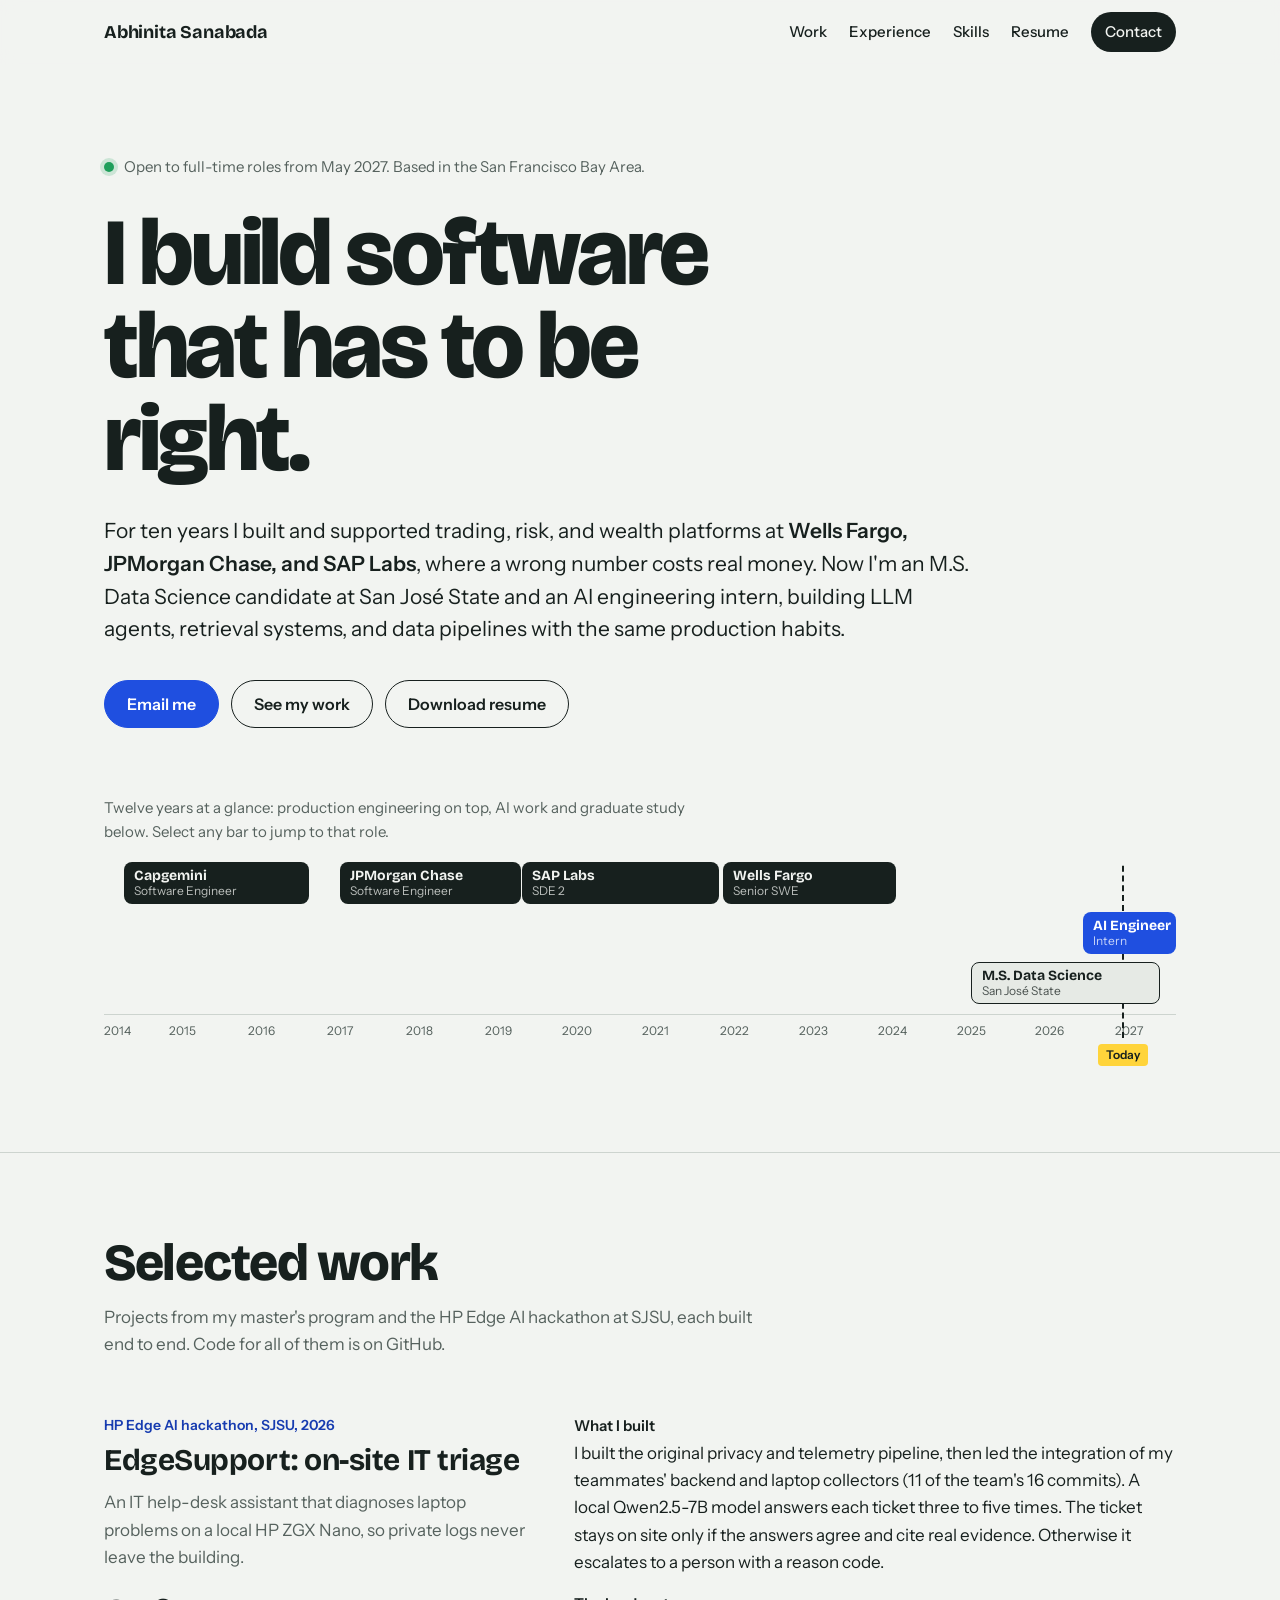
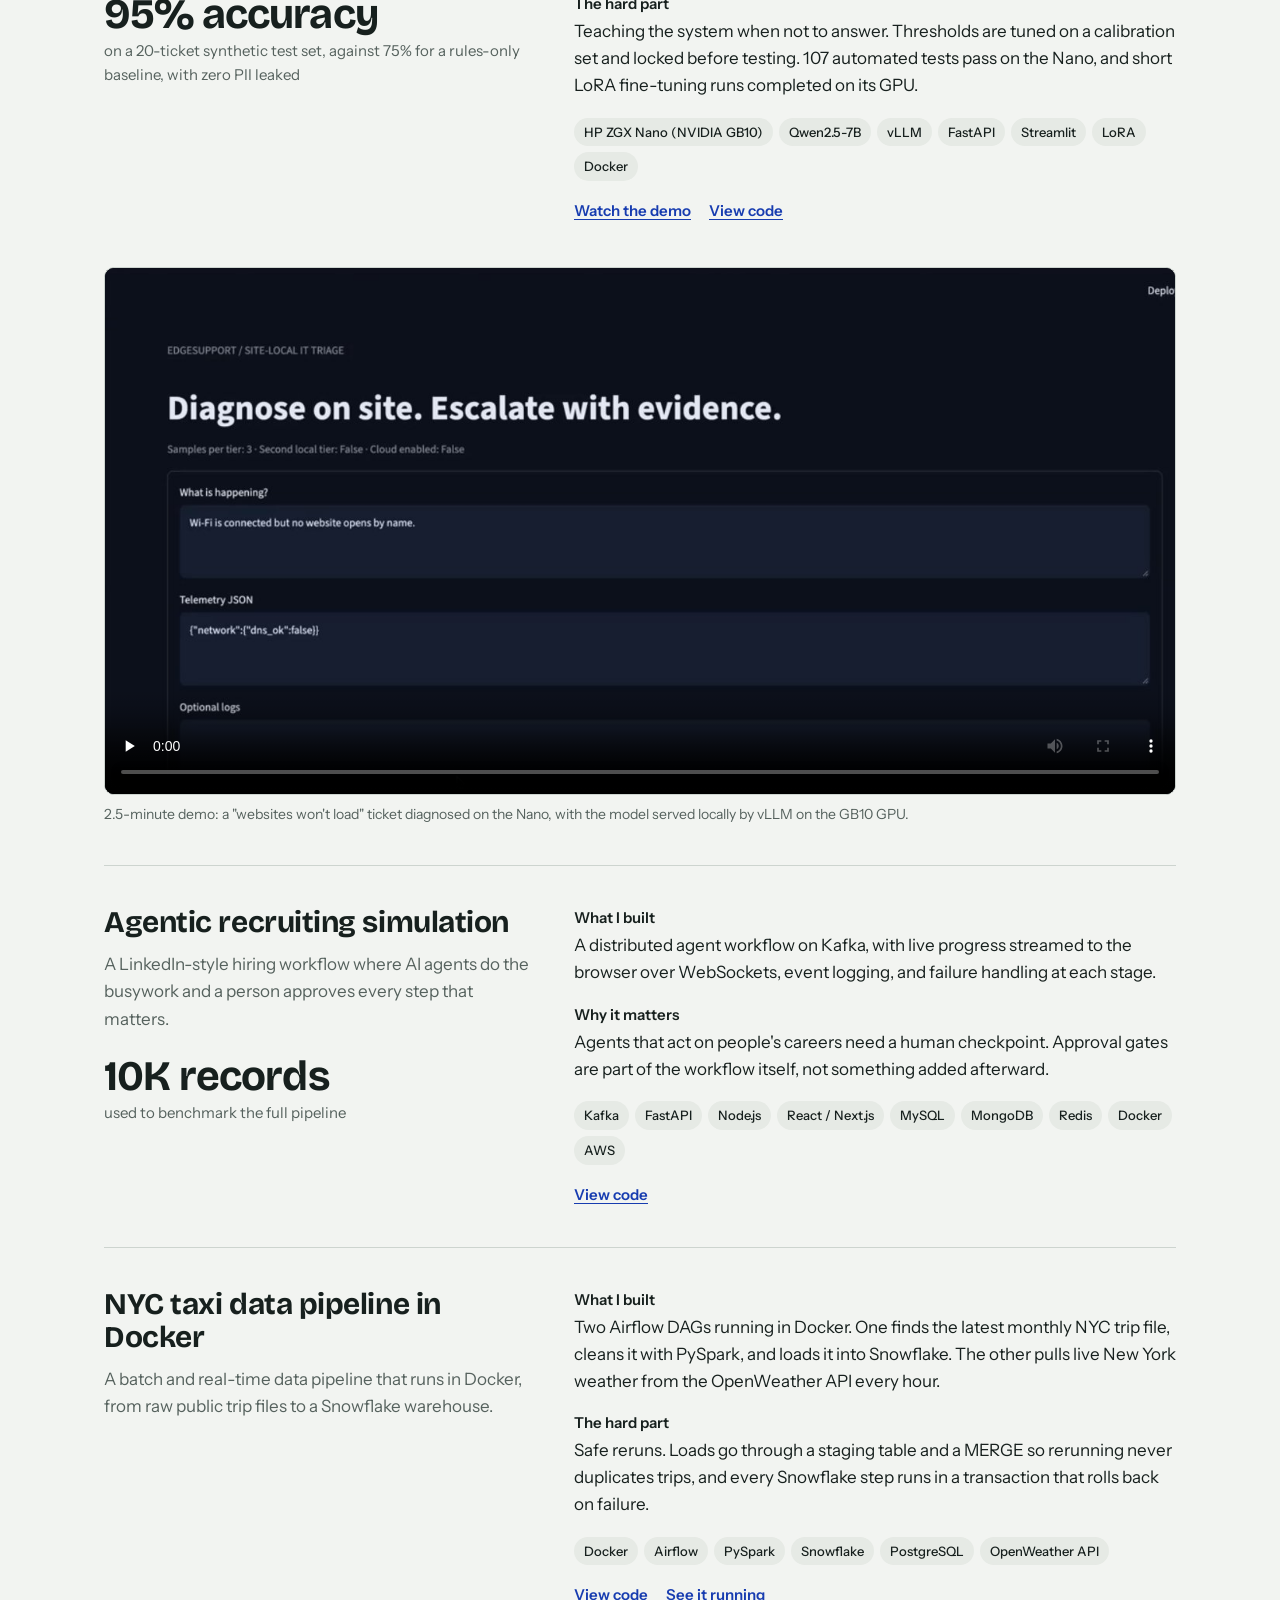
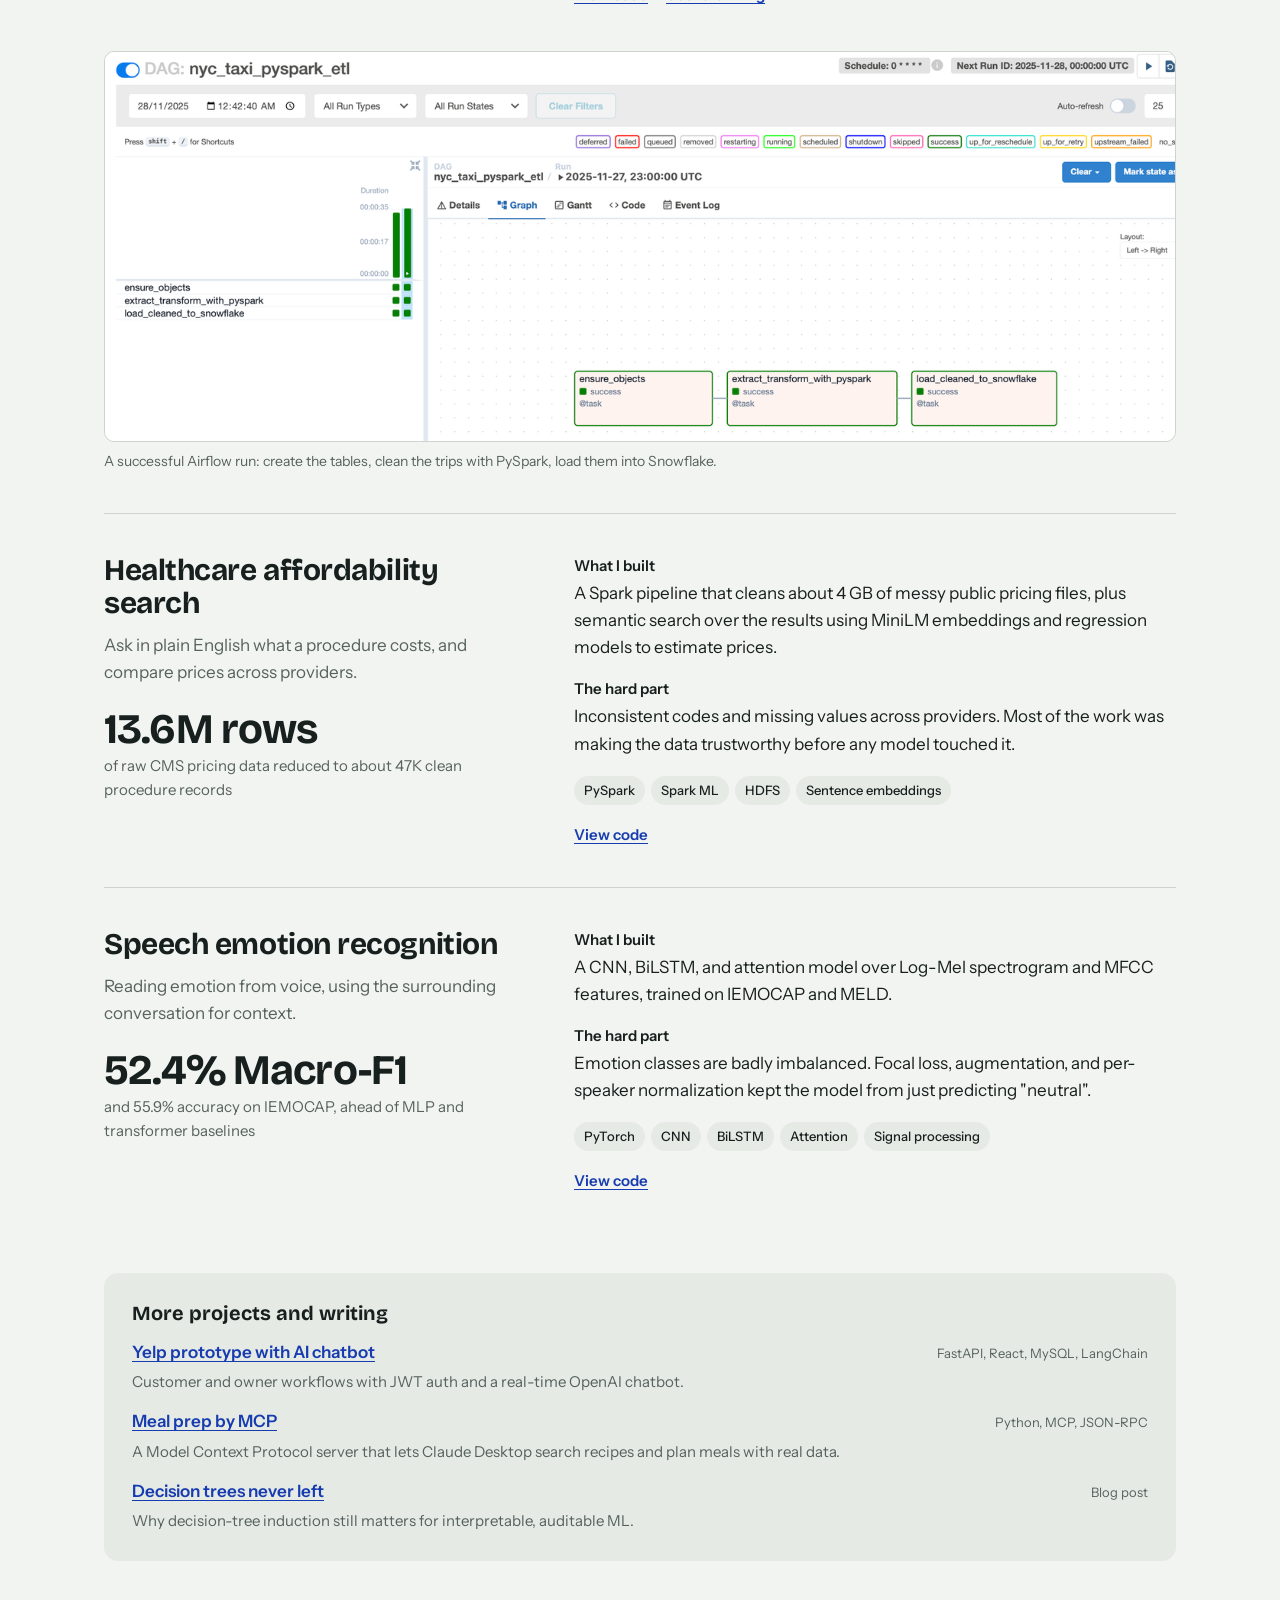
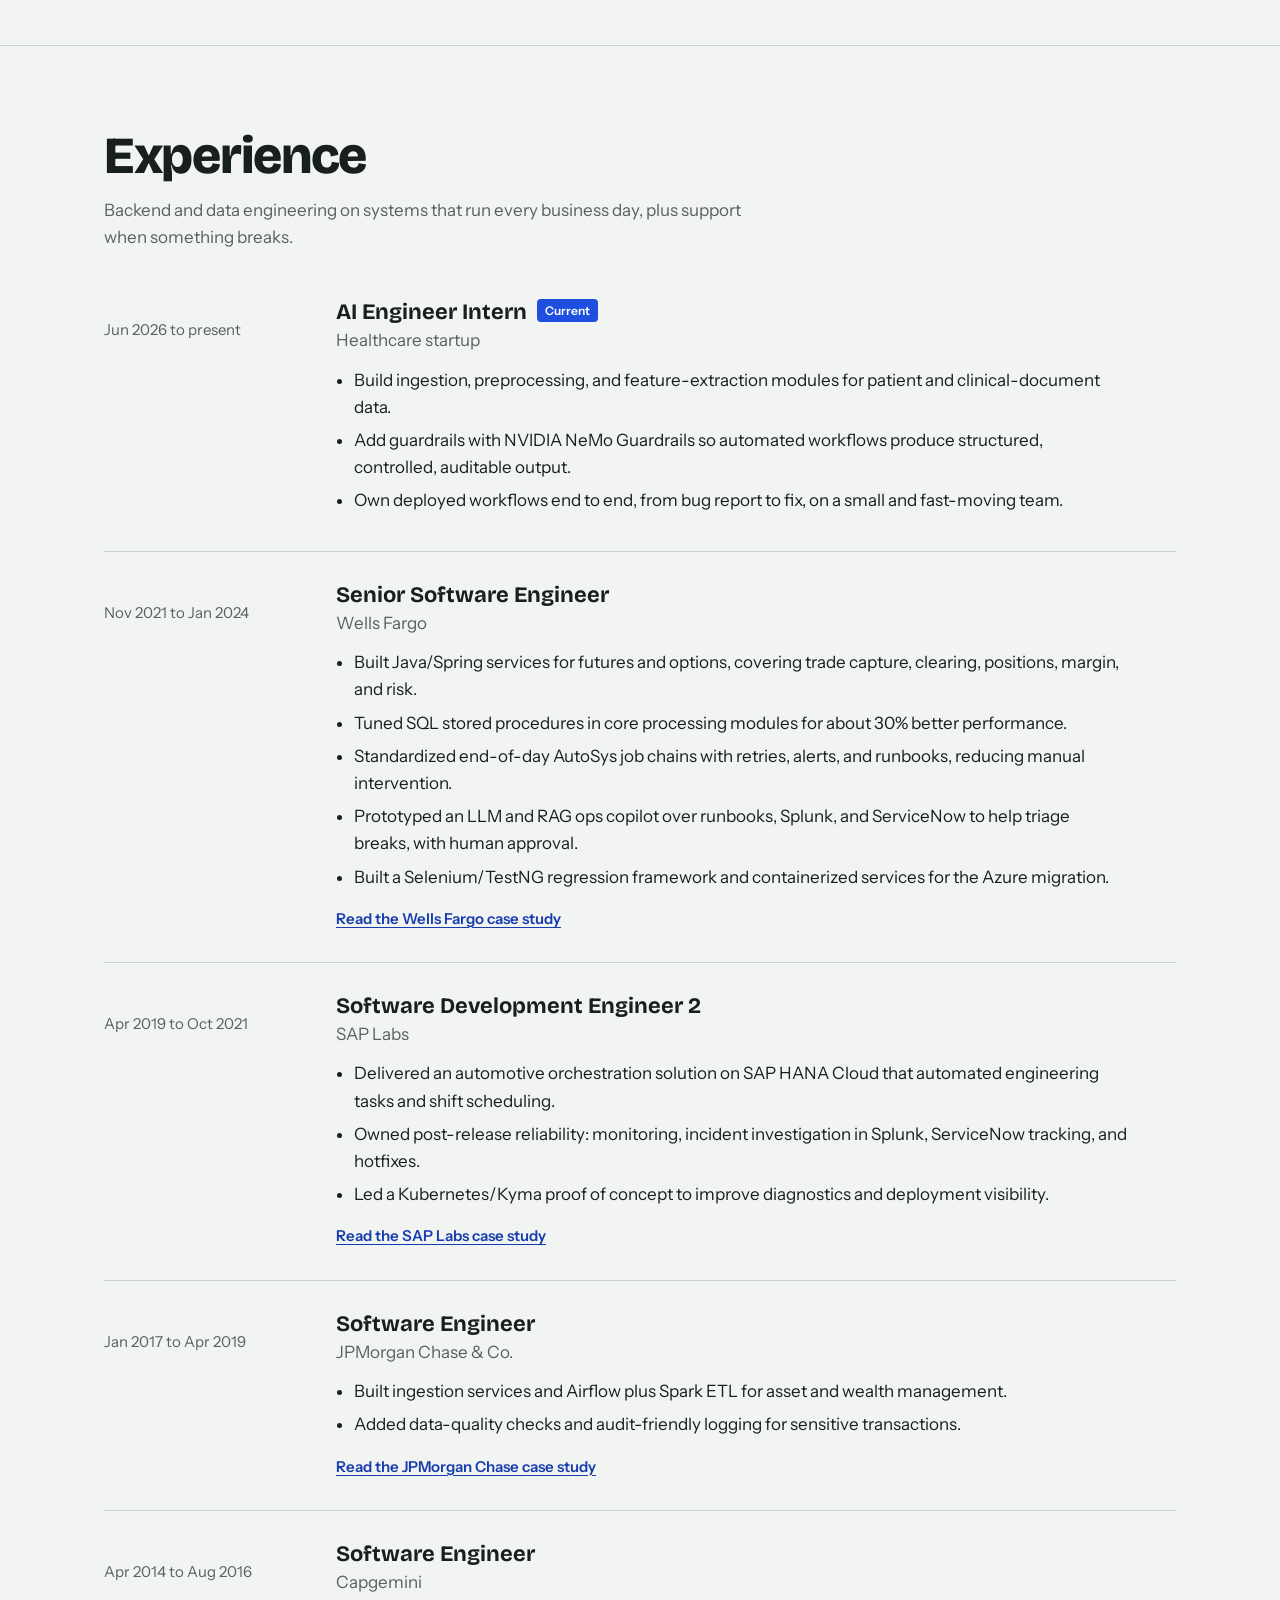
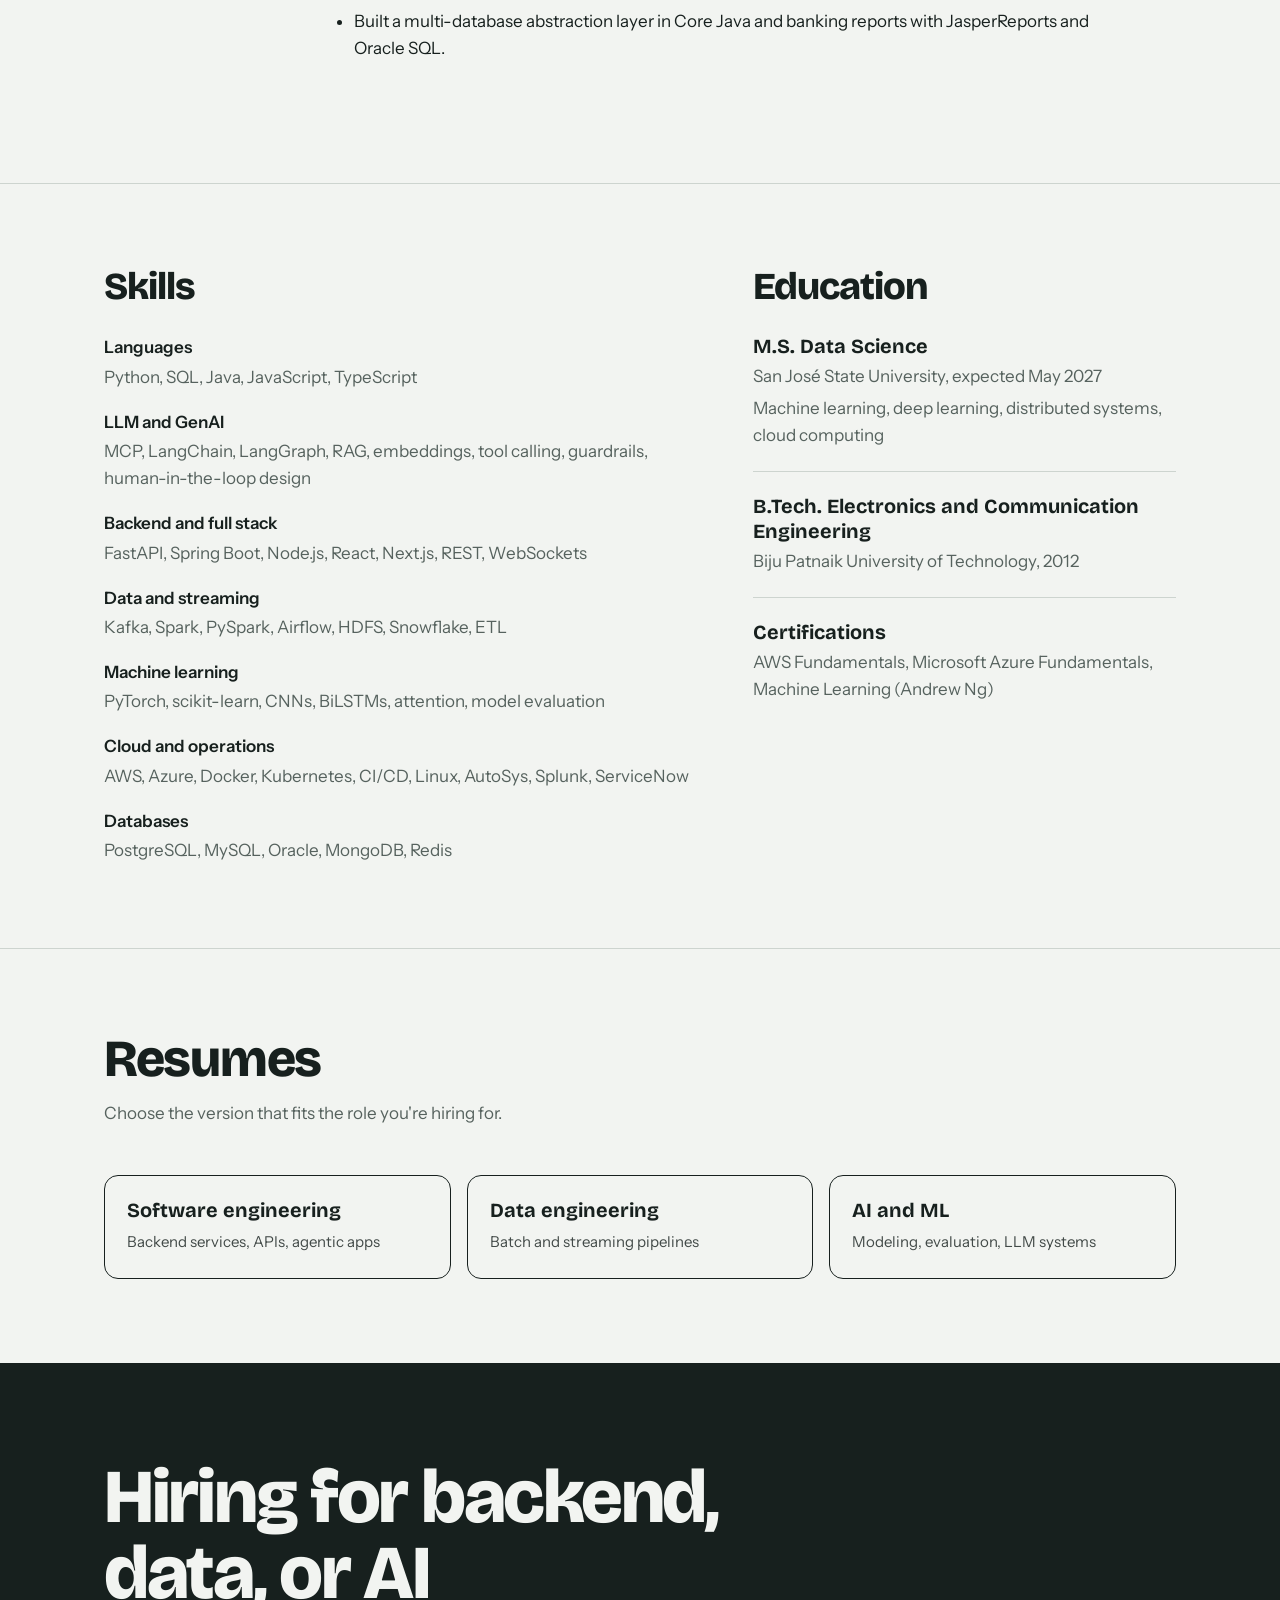
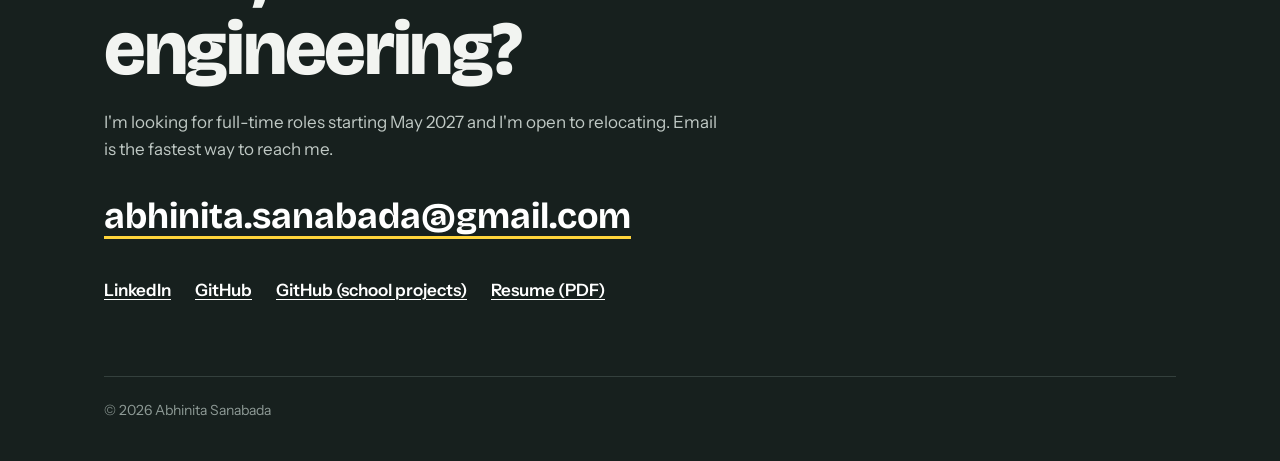
==== commit 49c562f1: "Add files via upload" ====
--- a/index.html
+++ b/index.html
@@ -1,925 +1,512 @@
 <!doctype html>
 <html lang="en">
 <head>
-  <meta charset="utf-8" />
-  <meta name="viewport" content="width=device-width, initial-scale=1" />
-  <title>Abhinita Sanabada | Internship Portfolio</title>
-  <meta name="description" content="Internship portfolio for Abhinita Sanabada: SWE, Data, and AI/ML tracks with expandable sections, projects, and role-specific resumes." />
-  <meta name="theme-color" content="#e5ddcf" />
-  <link rel="stylesheet" href="assets/style.css" />
-  <style>
-    /* Professional technical theme layered on top of assets/style.css */
-    :root {
-      --ink: #0f172a;
-      --ink-2: #1e293b;
-      --muted-ink: #526175;
-      --line: #d8e1ee;
-      --line-strong: #b7c7dc;
-      --panel: rgba(255, 255, 255, 0.94);
-      --panel-soft: #f8fbff;
-      --accent: #2563eb;
-      --accent-2: #0891b2;
-      --accent-3: #7c3aed;
-      --accent-soft: #e8f2ff;
-      --cyan-soft: #e6fbff;
-      --code-bg: #eef4fb;
-    }
-
-    body {
-      color: var(--ink);
-      background:
-        radial-gradient(circle at 12% 4%, rgba(37, 99, 235, 0.10), transparent 28%),
-        radial-gradient(circle at 88% 12%, rgba(8, 145, 178, 0.10), transparent 30%),
-        linear-gradient(180deg, #f8fbff 0%, #f6f8fb 42%, #ffffff 100%);
-    }
-
-    .bg,
-    .blob,
-    .sparkles {
-      display: none !important;
-    }
-
-    .topbar {
-      background: rgba(248, 251, 255, 0.88);
-      border-bottom: 1px solid rgba(183, 199, 220, 0.72);
-      backdrop-filter: blur(14px);
-    }
-
-    .brand__mark {
-      border-radius: 10px;
-      background: linear-gradient(135deg, #1e3a8a, #2563eb 55%, #0891b2);
-      color: #ffffff;
-      box-shadow: 0 12px 26px rgba(37, 99, 235, 0.22);
-    }
-
-    .brand__text,
-    .h1,
-    .h2,
-    .h3,
-    .pcard__title,
-    .acc__title,
-    .quick__k,
-    .mini__title {
-      letter-spacing: -0.025em;
-      color: var(--ink);
-    }
-
-    .hero {
-      position: relative;
-      overflow: hidden;
-      background:
-        linear-gradient(135deg, rgba(232, 242, 255, 0.92), rgba(255, 255, 255, 0.96) 52%, rgba(230, 251, 255, 0.86)),
-        linear-gradient(180deg, #f8fbff 0%, #ffffff 100%);
-      border-bottom: 1px solid rgba(183, 199, 220, 0.70);
-    }
-
-    .hero::after {
-      content: "";
-      position: absolute;
-      inset: 0;
-      pointer-events: none;
-      opacity: 0.42;
-      background-image:
-        linear-gradient(rgba(37, 99, 235, 0.08) 1px, transparent 1px),
-        linear-gradient(90deg, rgba(37, 99, 235, 0.08) 1px, transparent 1px);
-      background-size: 42px 42px;
-      mask-image: linear-gradient(180deg, #000 0%, transparent 72%);
-    }
-
-    .hero .container {
-      position: relative;
-      z-index: 1;
-    }
-
-    .heroCenter {
-      padding-top: 0.5rem;
-    }
-
-    .avatarHero {
-      border-radius: 18px;
-      border: 3px solid #ffffff;
-      outline: 1px solid rgba(37, 99, 235, 0.25);
-      box-shadow: 0 18px 38px rgba(15, 23, 42, 0.13), 0 0 0 8px rgba(232, 242, 255, 0.85);
-    }
-
-    .card,
-    .pcard,
-    .acc,
-    .mini__card,
-    .quick {
-      background: linear-gradient(180deg, rgba(255, 255, 255, 0.98) 0%, rgba(248, 251, 255, 0.96) 100%);
-      border: 1px solid var(--line);
-      box-shadow: 0 16px 34px rgba(15, 23, 42, 0.075);
-    }
-
-    .card--glass,
-    .card--soft,
-    .card--bright {
-      background: linear-gradient(180deg, rgba(255, 255, 255, 0.98) 0%, rgba(248, 251, 255, 0.96) 100%);
-      border: 1px solid var(--line);
-      box-shadow: 0 16px 34px rgba(15, 23, 42, 0.075);
-    }
-
-    .hero__right.card {
-      border-top: 4px solid var(--accent);
-    }
-
-    .mini__card {
-      border-top: 3px solid rgba(8, 145, 178, 0.55);
-    }
-
-    .quick {
-      border-radius: 16px;
-      background: #ffffff !important;
-      border-left: 4px solid var(--accent);
-      transition: transform 160ms ease, box-shadow 160ms ease, border-color 160ms ease;
-    }
-
-    .quick:nth-child(2) {
-      border-left-color: var(--accent-2);
-    }
-
-    .quick:nth-child(3) {
-      border-left-color: var(--accent-3);
-    }
-
-    .quick:hover,
-    .pcard:hover,
-    .acc:hover {
-      transform: translateY(-2px);
-      box-shadow: 0 20px 42px rgba(15, 23, 42, 0.10);
-      border-color: var(--line-strong);
-    }
-
-    .quick__k {
-      font-family: ui-monospace, SFMono-Regular, Menlo, Monaco, Consolas, "Liberation Mono", monospace;
-      font-size: 0.86rem;
-      text-transform: uppercase;
-      color: var(--ink-2);
-    }
-
-    .quick__v,
-    .muted,
-    .pcard__sub,
-    .acc__hint {
-      color: var(--muted-ink);
-    }
-
-    .chip,
-    .pill,
-    .tagrow span {
-      background: linear-gradient(180deg, #f8fbff, #eef6ff) !important;
-      color: #1e293b !important;
-      border: 1px solid #cfe0f5;
-      border-radius: 999px;
-      font-family: ui-monospace, SFMono-Regular, Menlo, Monaco, Consolas, "Liberation Mono", monospace;
-      font-size: 0.82rem;
-      box-shadow: none !important;
-    }
-
-    .chip--mint,
-    .chip--sky,
-    .chip--lav {
-      background: linear-gradient(180deg, #f8fbff, #eef6ff) !important;
-    }
-
-    .btn,
-    .pbtn {
-      border-radius: 10px;
-      box-shadow: none;
-      transition: transform 160ms ease, box-shadow 160ms ease, background 160ms ease;
-    }
-
-    .btn:hover,
-    .pbtn:hover {
-      transform: translateY(-1px);
-      box-shadow: 0 10px 22px rgba(37, 99, 235, 0.14);
-    }
-
-    .btn--primary,
-    .pbtn--repo {
-      background: linear-gradient(135deg, var(--accent), var(--accent-2)) !important;
-      border-color: transparent !important;
-      color: #ffffff !important;
-    }
-
-    .pbtn--ghost {
-      background: #ffffff !important;
-      border: 1px solid var(--line) !important;
-      color: var(--ink-2) !important;
-    }
-
-    .pcard {
-      position: relative;
-      overflow: hidden;
-    }
-
-    .pcard::before {
-      content: "";
-      position: absolute;
-      left: 0;
-      top: 0;
-      width: 100%;
-      height: 4px;
-      background: linear-gradient(90deg, var(--accent), var(--accent-2));
-    }
-
-    .pcard:nth-child(2)::before {
-      background: linear-gradient(90deg, var(--accent-2), var(--accent-3));
-    }
-
-    .pcard__sum,
-    .acc__summary {
-      border-bottom-color: var(--line);
-    }
-
-    .section--alt {
-      background:
-        radial-gradient(circle at 8% 18%, rgba(8, 145, 178, 0.06), transparent 24%),
-        linear-gradient(180deg, #f6f9fd 0%, #f8fbff 100%);
-    }
-
-    code {
-      background: var(--code-bg);
-      border: 1px solid var(--line);
-      border-radius: 6px;
-      padding: 0.12rem 0.35rem;
-      color: #1d4ed8;
-    }
-  </style>
+<meta charset="utf-8">
+<meta name="viewport" content="width=device-width, initial-scale=1">
+<title>Abhinita Sanabada | Software and AI Engineer</title>
+<meta name="description" content="Abhinita Sanabada: ten years building trading, risk, and wealth platforms at Wells Fargo, JPMorgan Chase, and SAP Labs. Now an M.S. Data Science candidate at SJSU building LLM agents, retrieval systems, and data pipelines.">
+<meta property="og:title" content="Abhinita Sanabada | Software and AI Engineer">
+<meta property="og:description" content="Ten years on production banking systems. Now building AI that holds up the same way.">
+<meta name="theme-color" content="#F2F4F1">
+<link rel="preconnect" href="https://fonts.googleapis.com">
+<link rel="preconnect" href="https://fonts.gstatic.com" crossorigin>
+<link href="https://fonts.googleapis.com/css2?family=Bricolage+Grotesque:opsz,wght@12..96,500;12..96,700;12..96,800&family=Instrument+Sans:ital,wght@0,400;0,500;0,600;1,400&display=swap" rel="stylesheet">
+<style>
+:root{
+  --paper:#F2F4F1;
+  --panel:#E6EAE5;
+  --ink:#17201E;
+  --muted:#56625E;
+  --line:#CDD4CF;
+  --cobalt:#1F4FE0;
+  --cobalt-ink:#173CB0;
+  --marker:#FFD43B;
+  --display:"Bricolage Grotesque", "Helvetica Neue", Arial, sans-serif;
+  --body:"Instrument Sans", "Helvetica Neue", Arial, sans-serif;
+  --wrap:1120px;
+}
+*{box-sizing:border-box}
+html{scroll-behavior:smooth;-webkit-text-size-adjust:100%}
+body{margin:0;background:var(--paper);color:var(--ink);font:400 17px/1.6 var(--body)}
+a{color:var(--cobalt-ink);text-underline-offset:3px;text-decoration-thickness:1px}
+a:hover{text-decoration-thickness:2px}
+:focus-visible{outline:3px solid var(--cobalt);outline-offset:3px;border-radius:2px}
+.wrap{max-width:var(--wrap);margin:0 auto;padding:0 24px}
+.skip{position:absolute;left:-999px;top:8px;background:var(--ink);color:#fff;padding:8px 12px;z-index:10}
+.skip:focus{left:8px}
+
+/* header */
+header.top{position:sticky;top:0;z-index:5;background:rgba(242,244,241,.92);backdrop-filter:blur(8px);border-bottom:1px solid transparent;transition:border-color .2s}
+header.top.scrolled{border-bottom-color:var(--line)}
+.top .wrap{display:flex;align-items:center;justify-content:space-between;height:64px;gap:16px}
+.brand{font:700 18px/1 var(--display);color:var(--ink);text-decoration:none;letter-spacing:-.01em}
+.top nav{display:flex;gap:22px;align-items:center}
+.top nav a{color:var(--ink);text-decoration:none;font-size:15px;font-weight:500}
+.top nav a:hover{color:var(--cobalt-ink)}
+.top nav a.btn-sm{background:var(--ink);color:var(--paper);padding:8px 14px;border-radius:999px}
+.top nav a.btn-sm:hover{background:var(--cobalt)}
+@media (max-width:720px){.top nav a:not(.btn-sm){display:none}}
+
+/* hero */
+.hero{padding:88px 0 40px}
+.status{display:inline-flex;align-items:center;gap:10px;font-size:15px;color:var(--muted);margin:0 0 28px}
+.status::before{content:"";flex:none;width:10px;height:10px;border-radius:50%;background:#1E9E5A;box-shadow:0 0 0 4px rgba(30,158,90,.18)}
+.hero h1{font:800 clamp(44px,7.4vw,96px)/.98 var(--display);letter-spacing:-.035em;margin:0;max-width:13ch}
+.hero .lede{font-size:clamp(18px,2vw,21px);line-height:1.55;color:var(--ink);max-width:62ch;margin:30px 0 0}
+.hero .lede strong{font-weight:600}
+.ctas{display:flex;flex-wrap:wrap;gap:12px;margin-top:34px}
+.btn{display:inline-flex;align-items:center;gap:8px;font:600 16px/1 var(--body);padding:15px 22px;border-radius:999px;text-decoration:none;border:1.5px solid var(--ink)}
+.btn.primary{background:var(--cobalt);border-color:var(--cobalt);color:#fff}
+.btn.primary:hover{background:var(--cobalt-ink);border-color:var(--cobalt-ink)}
+.btn.ghost{color:var(--ink)}
+.btn.ghost:hover{background:var(--ink);color:var(--paper)}
+
+/* career line */
+.career{padding:28px 0 80px}
+.career p.note{color:var(--muted);font-size:15px;margin:0 0 18px;max-width:60ch}
+.track-scroll{overflow-x:auto;padding-bottom:6px}
+.track{position:relative;min-width:980px;height:204px}
+.lane{position:absolute;left:0;right:0;height:42px;z-index:1}
+.lane.work{top:0}
+.lane.ai{top:50px}
+.lane.study{top:100px}
+.seg{position:absolute;top:0;height:100%;border-radius:8px;background:var(--ink);color:var(--paper);padding:7px 10px;overflow:hidden;transform-origin:left center;text-decoration:none;display:flex;flex-direction:column;justify-content:center}
+.seg b{font:700 14px/1.15 var(--display);white-space:nowrap}
+.seg span{font-size:12px;line-height:1.2;opacity:.75;white-space:nowrap}
+.seg.study{background:var(--panel);color:var(--ink);border:1.5px solid var(--ink)}
+.seg.ai{background:var(--cobalt);color:#fff}
+a.seg:hover{outline:2px solid var(--cobalt);outline-offset:2px}
+.axis{position:absolute;left:0;right:0;top:152px;height:24px;border-top:1px solid var(--line)}
+.tick{position:absolute;top:6px;font-size:12px;color:var(--muted);transform:translateX(-50%)}
+.now{position:absolute;top:-6px;bottom:28px;width:0;border-left:2px dashed var(--ink);z-index:0}
+.now i{position:absolute;bottom:-28px;left:-1px;transform:translateX(-50%);background:var(--marker);font-style:normal;font:600 12px/1 var(--body);padding:5px 8px;border-radius:4px;white-space:nowrap}
+@media (prefers-reduced-motion:no-preference){
+  .seg{animation:grow .7s cubic-bezier(.2,.7,.2,1) both}
+  @keyframes grow{from{transform:scaleX(0);opacity:.2}to{transform:scaleX(1);opacity:1}}
+}
+
+/* sections */
+section.block{padding:84px 0;border-top:1px solid var(--line)}
+.block h2{font:800 clamp(32px,4.4vw,52px)/1.02 var(--display);letter-spacing:-.025em;margin:0 0 14px}
+.block .intro{color:var(--muted);max-width:60ch;margin:0 0 48px}
+
+/* work */
+.case{display:grid;grid-template-columns:minmax(0,5fr) minmax(0,7fr);gap:40px;padding:40px 0;border-top:1px solid var(--line)}
+.case:first-of-type{border-top:0;padding-top:8px}
+.case h3{font:700 clamp(24px,2.6vw,30px)/1.1 var(--display);letter-spacing:-.015em;margin:0 0 12px}
+.case .tagline{color:var(--muted);margin:0 0 18px}
+.case .context{font-size:14px;font-weight:600;color:var(--cobalt-ink);margin:0 0 8px}
+.case figure{grid-column:1/-1;margin:4px 0 0}
+.case figure img{display:block;width:100%;height:auto;border:1px solid var(--line);border-radius:10px;background:#fff}
+.case figcaption{font-size:14px;color:var(--muted);margin-top:8px}
+.case .result{font:700 clamp(30px,3.4vw,42px)/1 var(--display);letter-spacing:-.02em;margin:22px 0 4px}
+.case .result-label{font-size:15px;color:var(--muted);margin:0}
+.case dl{margin:0;display:grid;gap:16px}
+.case dt{font-weight:600;font-size:15px}
+.case dd{margin:2px 0 0;color:var(--ink)}
+.stack{display:flex;flex-wrap:wrap;gap:6px;margin:18px 0 0;padding:0;list-style:none}
+.stack li{font-size:13px;font-weight:500;padding:4px 10px;border-radius:999px;background:var(--panel);color:var(--ink)}
+.links{display:flex;gap:18px;margin-top:18px;font-weight:600;font-size:15px}
+@media (max-width:820px){.case{grid-template-columns:1fr;gap:12px}}
+
+.more{margin-top:40px;background:var(--panel);border-radius:14px;padding:28px}
+.more h3{font:700 20px/1.2 var(--display);margin:0 0 14px}
+.more ul{list-style:none;margin:0;padding:0;display:grid;gap:14px}
+.more li{display:grid;grid-template-columns:minmax(0,1fr) auto;gap:4px 18px;align-items:baseline}
+.more li a{font-weight:600}
+.more li p{grid-column:1/-1;margin:0;color:var(--muted);font-size:15px}
+.more li small{color:var(--muted);font-size:13px}
+
+/* experience */
+.job{display:grid;grid-template-columns:200px minmax(0,1fr);gap:32px;padding:30px 0;border-top:1px solid var(--line)}
+.job:first-of-type{border-top:0;padding-top:0}
+.job .when{color:var(--muted);font-size:15px;padding-top:4px}
+.job h3{font:700 22px/1.2 var(--display);margin:0}
+.job .org{margin:2px 0 12px;color:var(--muted)}
+.job ul{margin:0;padding-left:18px;max-width:72ch}
+.job li{margin:0 0 6px}
+.job .cs{display:inline-block;margin-top:10px;font-weight:600;font-size:15px}
+.job.current h3::after{content:"Current";font:600 12px/1 var(--body);background:var(--cobalt);color:#fff;padding:4px 8px;border-radius:4px;margin-left:10px;vertical-align:4px}
+@media (max-width:720px){.job{grid-template-columns:1fr;gap:4px}}
+
+/* skills & education */
+.two{display:grid;grid-template-columns:minmax(0,7fr) minmax(0,5fr);gap:56px}
+@media (max-width:860px){.two{grid-template-columns:1fr;gap:56px}}
+.skills{display:grid;gap:18px;margin:0}
+.skills dt{font-weight:600}
+.skills dd{margin:2px 0 0;color:var(--muted)}
+.edu article{padding:0 0 22px;margin:0 0 22px;border-bottom:1px solid var(--line)}
+.edu article:last-child{border-bottom:0}
+.edu h3{font:700 20px/1.25 var(--display);margin:0}
+.edu p{margin:4px 0 0;color:var(--muted)}
+.edu h2,.skillcol h2{font-size:clamp(28px,3.2vw,38px);margin-bottom:28px}
+
+/* resumes + contact */
+.resumes{display:grid;grid-template-columns:repeat(3,minmax(0,1fr));gap:16px;margin-top:8px}
+.resumes a{display:block;border:1.5px solid var(--ink);border-radius:14px;padding:22px;text-decoration:none;color:var(--ink)}
+.resumes a:hover{background:var(--ink);color:var(--paper)}
+.resumes b{display:block;font:700 20px/1.2 var(--display);margin-bottom:6px}
+.resumes span{font-size:15px;opacity:.8}
+@media (max-width:760px){.resumes{grid-template-columns:1fr}}
+
+.contact{background:var(--ink);color:var(--paper);padding:96px 0 40px;margin-top:0}
+.contact h2{font:800 clamp(38px,6vw,76px)/1 var(--display);letter-spacing:-.03em;margin:0;max-width:16ch}
+.contact p{color:#BFC8C4;max-width:56ch;margin:22px 0 0}
+.contact .mail{display:inline-block;margin-top:34px;font:700 clamp(22px,3.2vw,36px)/1.1 var(--display);color:#fff;text-decoration-color:var(--marker);text-decoration-thickness:3px;text-underline-offset:8px;word-break:break-word}
+.contact .mail:hover{color:var(--marker)}
+.contact .social{display:flex;flex-wrap:wrap;gap:24px;margin-top:40px}
+.contact .social a{color:#fff;font-weight:600}
+.contact footer{margin-top:72px;padding-top:22px;border-top:1px solid #34403D;color:#8E9A96;font-size:14px}
+</style>
 </head>
-
 <body>
-  <!-- Decorative background -->
-  <div class="bg" aria-hidden="true">
-    <div class="blob b1"></div>
-    <div class="blob b2"></div>
-    <div class="blob b3"></div>
-    <div class="sparkles"></div>
+<a class="skip" href="#main">Skip to content</a>
+
+<header class="top" id="top">
+  <div class="wrap">
+    <a class="brand" href="#main">Abhinita Sanabada</a>
+    <nav aria-label="Main">
+      <a href="#work">Work</a>
+      <a href="#experience">Experience</a>
+      <a href="#skills">Skills</a>
+      <a href="#resume">Resume</a>
+      <a class="btn-sm" href="#contact">Contact</a>
+    </nav>
   </div>
-
-  <header class="topbar">
-    <div class="container topbar__inner">
-      <a class="brand" href="#top" aria-label="Home">
-        <span class="brand__mark">AS</span>
-        <span class="brand__text">Abhinita Sanabada</span>
-      </a>
-
-      <nav class="nav" aria-label="Primary navigation">
-        <a href="#tracks">Tracks</a>
-        <a href="#projects">Projects</a>
-        <a href="#experience">Experience</a>
-        <a href="#skills">Skills</a>
-        <a href="#contact" class="nav__cta">Contact</a>
-      </nav>
-    </div>
-  </header>
-
-  <main id="top">
-    <!-- HERO -->
-    <section class="hero">
-      <div class="container">
-
-        <!-- Centered hero header (LinkedIn-like profile photo size) -->
-        <div class="heroCenter">
-          <img class="avatarHero" src="assets/profile.jpg" alt="Abhinita Sanabada" width="132" height="132" />
-          <div class="heroCenter__name">Abhinita Sanabada</div>
-          <div class="heroCenter__sub">
-            M.S. Data Science Candidate • Building Full-stack, LLM/MCP, Kafka, MongoDB & AWS Systems
-          </div>
-
-          <div class="chips heroCenter__chips">
-            <span class="chip chip--mint">Internship + Full-time</span>
-            <span class="chip chip--sky">Sunnyvale / San Jose, CA</span>
-            <span class="chip chip--lav">Full-stack • LLM • MCP • Computer Vision</span>
-          </div>
-        </div>
-
-        <div class="hero__grid">
-          <div class="hero__left">
-            <h1 class="h1">
-              Hi, I’m Abhinita.<br/>
-              I build data products that are clean, reliable, and easy to operate.
-            </h1>
-
-            <p class="lead">
-              I enjoy bridging engineering and analytics—turning raw data into pipelines, APIs, and models that teams can trust.
-              I’m currently seeking <strong>internship</strong> and <strong>full-time</strong> opportunities across
-              <strong>Full-stack Engineering</strong>, <strong>LLM/GenAI applications</strong>, <strong>MCP</strong>,
-              <strong>Computer Vision</strong>, <strong>Kafka/event-driven systems</strong>, <strong>MongoDB</strong>,
-              <strong>AWS</strong>, and related fields.
-            </p>
-
-            <div class="hero__cta">
-              <a class="btn btn--primary" href="#tracks">Choose a track</a>
-              <a class="btn" href="assets/resumes/AbhinitaSanabada_FullTime_Resume.pdf"
-                 target="_blank" rel="noopener" download>
-                Download full-time resume
-              </a>
-
-              <a class="btn" href="https://github.com/Sanabada" target="_blank" rel="noopener">GitHub</a>
-              <a class="btn" href="https://linkedin.com/in/abhinita-sanabada" target="_blank" rel="noopener">LinkedIn</a>
-            </div>
-
-            <div class="mini">
-              <div class="mini__card c1">
-                <div class="mini__title">Strength</div>
-                <div class="mini__text">Building reliable pipelines + services</div>
-              </div>
-              <div class="mini__card c2">
-                <div class="mini__title">Style</div>
-                <div class="mini__text">Clean, reproducible, measurable systems</div>
-              </div>
-              <div class="mini__card c3">
-                <div class="mini__title">Focus</div>
-                <div class="mini__text">Internship + full-time opportunities</div>
-              </div>
-            </div>
-          </div>
-
-          <aside class="hero__right card card--glass">
-            <h2 class="h2">Open to opportunities</h2>
-            <p class="muted">
-              I’m looking for <strong>internship</strong> and <strong>full-time</strong> roles where I can build reliable software, AI applications, and data-backed systems.
-            </p>
-
-            <div class="quickgrid">
-              <div class="quick quick--coral">
-                <div class="quick__k">Full-stack</div>
-                <div class="quick__v">React • FastAPI • REST APIs</div>
-              </div>
-              <div class="quick quick--aqua">
-                <div class="quick__k">LLM / MCP</div>
-                <div class="quick__v">Agents • Tool use • GenAI apps</div>
-              </div>
-              <div class="quick quick--violet">
-                <div class="quick__k">AI + Systems</div>
-                <div class="quick__v">Computer Vision • Kafka • MongoDB • AWS</div>
-              </div>
-            </div>
-
-            <div class="divider"></div>
-
-            <div class="contactline">
-              <span class="dot"></span>
-              <span class="muted">Email:</span>
-              <a href="mailto:abhinita.sanabada@sjsu.edu">abhinita.sanabada@sjsu.edu</a>
-            </div>
-          </aside>
-        </div>
+</header>
+
+<main id="main">
+  <section class="hero">
+    <div class="wrap">
+      <p class="status">Open to full-time roles from May 2027. Based in the San Francisco Bay Area.</p>
+      <h1>I build software that has to be right.</h1>
+      <p class="lede">For ten years I built and supported trading, risk, and wealth platforms at <strong>Wells Fargo, JPMorgan Chase, and SAP Labs</strong>, where a wrong number costs real money. Now I'm an M.S. Data Science candidate at San José State and an AI engineering intern, building LLM agents, retrieval systems, and data pipelines with the same production habits.</p>
+      <div class="ctas">
+        <a class="btn primary" href="mailto:abhinita.sanabada@gmail.com">Email me</a>
+        <a class="btn ghost" href="#work">See my work</a>
+        <a class="btn ghost" href="assets/resumes/AbhinitaSanabada_FullTime_Resume.pdf">Download resume</a>
       </div>
-    </section>
-
-    <!-- TRACKS -->
-    <section id="tracks" class="section">
-      <div class="container">
-        <div class="section__head">
-          <h2 class="h2">Choose a track</h2>
-        </div>
-
-        <div class="accordions">
-          <!-- SWE TRACK -->
-          <details class="acc" id="track-swe">
-            <summary class="acc__summary s1">
-              <span class="acc__title">Software Engineering (SWE)</span>
-              <span class="acc__hint">Microservices • REST APIs • Cloud • Automation</span>
-              <span class="acc__chev" aria-hidden="true">▾</span>
-            </summary>
-
-            <!-- SWE intern -->
-            <div class="acc__body">
-              <div class="trackgrid">
-                <div class="card">
-                  <h3 class="h3">SWE</h3>
-                  <p class="muted">
-                    I build robust backend services and agentic AI applications with clean interfaces, reliable APIs, and scalable integration patterns. I’m comfortable taking features from design to implementation, including backend logic, database connectivity, intelligent workflows, and deployment-ready systems.
-                  </p>
-                  <div class="pillrow">
-                    <span class="pill">Java/Spring</span><span class="pill">REST</span><span class="pill">CI/CD</span><span class="pill">Docker</span><span class="pill">Azure/AWS</span>
-                  </div>
-                </div>
-
-                <div class="card card--soft">
-                  <h3 class="h3">Resume (SWE)</h3>
-                  <p class="muted">
-                    Download <code>AbhinitaSanabada_SWE_Resume_Feb26.pdf</code>.
-                  </p>
-                  <a class="btn btn--primary" href="AbhinitaSanabada_SWE_Resume_Feb26.pdf" target="_blank" rel="noopener" download>Download resume (SWE)</a>
-                </div>
-              </div>
-            </div>
-          </details>
-
-          <!-- DATA TRACK -->
-          <details class="acc" id="track-data">
-            <summary class="acc__summary s2">
-              <span class="acc__title">Data Science / Data Engineering</span>
-              <span class="acc__hint">ETL • Orchestration • Streaming • Warehousing</span>
-              <span class="acc__chev" aria-hidden="true">▾</span>
-            </summary>
-
-            <div class="acc__body">
-              <div class="trackgrid">
-                <div class="card">
-                  <h3 class="h3">Data</h3>
-                  <p class="muted">
-                    I design dependable batch + streaming pipelines with clear observability and repeatability:
-                    clean data models, validation, and idempotent loads.
-                  </p>
-                  <div class="pillrow">
-                    <span class="pill">Airflow</span><span class="pill">Spark/PySpark</span><span class="pill">Kafka</span><span class="pill">Snowflake</span><span class="pill">SQL</span>
-                  </div>
-                </div>
-
-                <div class="card card--soft">
-                  <h3 class="h3">Resume (Data)</h3>
-                  <p class="muted">
-                    Download <code>DataEng_exp_AbhinitaSanabada_resume.pdf</code>.
-                  </p>
-                  <a class="btn btn--primary" href="assets/resumes/DataEng_exp_AbhinitaSanabada_resume.pdf" target="_blank" rel="noopener" download>Download resume (Data)</a>
-                </div>
-              </div>
-            </div>
-          </details>
-
-          <!-- AI/ML TRACK -->
-          <details class="acc" id="track-ml">
-            <summary class="acc__summary s3">
-              <span class="acc__title">AI / ML Engineering</span>
-              <span class="acc__hint">Modeling • Evaluation • Feature pipelines</span>
-              <span class="acc__chev" aria-hidden="true">▾</span>
-            </summary>
-
-            <div class="acc__body">
-              <div class="trackgrid">
-                <div class="card">
-                  <h3 class="h3">AI/ML</h3>
-                  <p class="muted">
-                    I treat ML as an engineering discipline: reproducible training/evaluation, leakage-safe splits,
-                    and deployment-friendly pipelines—not just notebooks.
-                  </p>
-                  <div class="pillrow">
-                    <span class="pill">scikit-learn</span><span class="pill">PyTorch</span><span class="pill">Metrics</span><span class="pill">Pandas</span><span class="pill">Experiment hygiene</span>
-                  </div>
-                </div>
-
-                <div class="card card--soft">
-                  <h3 class="h3">Resume (Data Science / ML)</h3>
-                  <p class="muted">
-                    Download <code>DataScience_AbhinitaSanabada_resume.pdf</code>.
-                  </p>
-                  <a class="btn btn--primary" href="assets/resumes/DataScience_AbhinitaSanabada_resume.pdf" target="_blank" rel="noopener" download>Download resume (Data Science / ML)</a>
-                </div>
-              </div>
-            </div>
-          </details>
-        </div>
-
-        <div class="note"></div>
+    </div>
+  </section>
+
+  <section class="career" aria-labelledby="career-h">
+    <div class="wrap">
+      <h2 id="career-h" class="sr-only" style="position:absolute;left:-9999px">Career timeline</h2>
+      <p class="note">Twelve years at a glance: production engineering on top, AI work and graduate study below. Select any bar to jump to that role.</p>
+      <div class="track-scroll">
+        <div class="track" id="track" aria-label="Career timeline from 2014 to 2027: Capgemini 2014 to 2016, JPMorgan Chase 2017 to 2019, SAP Labs 2019 to 2021, Wells Fargo 2021 to 2024, San José State M.S. Data Science 2025 to 2027, AI engineering internship from June 2026."></div>
       </div>
-    </section>
-
-    <!-- PROJECTS -->
-    <section id="projects" class="section section--alt">
-      <div class="container">
-        <div class="section__head">
-          <h2 class="h2">Selected Engineering Projects</h2>
-          <p class="muted">Distributed systems, AI applications, retrieval pipelines, and production-oriented ML engineering.</p>
-        </div>
-
-        <div class="projgrid">
-          <!-- PROJECT: LinkedIn Agentic Recruiting Simulation -->
-          <details class="pcard p1" open>
-            <summary class="pcard__sum">
-              <div class="pcard__left">
-                <div class="pcard__title">LinkedIn Agentic Recruiting Simulation</div>
-                <div class="pcard__sub">Distributed agent workflow • Kafka event bus • WebSocket telemetry • React/Next.js • FastAPI</div>
-              </div>
-              <div class="pcard__right">
-                <a class="pbtn pbtn--repo js-no-toggle"
-                   href="https://github.com/Sanabada/Linkedin-Agentic-Simulation.git"
-                   target="_blank" rel="noopener">Repo</a>
-                <button class="pbtn pbtn--ghost js-no-toggle js-toggle-details" type="button">Details →</button>
-                <span class="pcard__chev" aria-hidden="true">+</span>
-              </div>
-            </summary>
-
-            <div class="pcard__body">
-              <ul class="bullets">
-                <li>Designed a LinkedIn-style recruiting simulation as a distributed agentic workflow with explicit stages for document ingestion, resume parsing, candidate-job matching, shortlist ranking, outreach generation, and human-in-the-loop approval.</li>
-                <li>Implemented Kafka-backed request/result topics to decouple orchestration, AI processing, status tracking, and persistence; added idempotent consumers, retry-aware failure handling, and event logs for workflow replay/debugging.</li>
-                <li>Built real-time progress streaming with WebSockets so the UI can surface stage-level execution state, partial results, and long-running agent workflow updates without blocking the request lifecycle.</li>
-                <li>Composed a polyglot full-stack system using React/Next.js, Node.js/Express, FastAPI, Kafka, MySQL, MongoDB, Redis, Docker, and AWS; benchmarked behavior using a seeded 10K-record recruiting dataset.</li>
-              </ul>
-
-              <div class="tagrow">
-                <span>Agentic-AI</span>
-                <span>Kafka</span>
-                <span>WebSockets</span>
-                <span>FastAPI</span>
-                <span>Next.js</span>
-                <span>MongoDB</span>
-                <span>Redis</span>
-                <span>AWS</span>
-              </div>
-
-              <div class="actions">
-                <a class="btn btn--small"
-                   href="https://github.com/Sanabada/Linkedin-Agentic-Simulation.git"
-                   target="_blank" rel="noopener">Open Repo</a>
-              </div>
-            </div>
-          </details>
-
-          <!-- PROJECT: Speech Emotion Recognition -->
-          <details class="pcard p2" open>
-            <summary class="pcard__sum">
-              <div class="pcard__left">
-                <div class="pcard__title">Speech Emotion Recognition with Dialogue Context</div>
-                <div class="pcard__sub">Log-Mel CNN encoder • MFCC temporal features • BiLSTM + attention • class-imbalance handling</div>
-              </div>
-              <div class="pcard__right">
-                <a class="pbtn pbtn--repo js-no-toggle"
-                   href="https://github.com/Sanabada/Real-time-Speech-Emotion-Recognition.git"
-                   target="_blank" rel="noopener">Repo</a>
-                <button class="pbtn pbtn--ghost js-no-toggle js-toggle-details" type="button">Details →</button>
-                <span class="pcard__chev" aria-hidden="true">+</span>
-              </div>
-            </summary>
-
-            <div class="pcard__body">
-              <ul class="bullets">
-                <li>Engineered a speech emotion-recognition pipeline combining Log-Mel spectrogram CNN embeddings, MFCC-derived temporal descriptors, dialogue-context encoding, BiLSTM sequence modeling, and attention-based utterance weighting.</li>
-                <li>Modeled conversational emotion transitions across dialogue turns rather than treating utterances as independent samples, improving alignment with real dialogue dynamics.</li>
-                <li>Trained on IEMOCAP and MELD with focal loss, label smoothing, audio augmentation, speaker normalization, and class-imbalance-aware evaluation to improve minority-class robustness.</li>
-                <li>Achieved 55.9% accuracy and 52.4% Macro-F1 on IEMOCAP, outperforming MFCC+MLP and transformer-from-scratch baselines while keeping the design lightweight for real-time inference targets.</li>
-              </ul>
-
-              <div class="tagrow">
-                <span>PyTorch</span>
-                <span>Speech-AI</span>
-                <span>CNN</span>
-                <span>MFCC</span>
-                <span>BiLSTM</span>
-                <span>Attention</span>
-                <span>IEMOCAP</span>
-                <span>MELD</span>
-              </div>
-
-              <div class="actions">
-                <a class="btn btn--small"
-                   href="https://github.com/Sanabada/Real-time-Speech-Emotion-Recognition.git"
-                   target="_blank" rel="noopener">Open Repo</a>
-              </div>
-            </div>
-          </details>
-
-          <!-- PROJECT: Healthcare Affordability Finder System -->
-          <details class="pcard p3">
-            <summary class="pcard__sum">
-              <div class="pcard__left">
-                <div class="pcard__title">Healthcare Affordability Semantic Search</div>
-                <div class="pcard__sub">HDFS • MapReduce • Spark/PySpark • MiniLM embeddings • pricing retrieval</div>
-              </div>
-              <div class="pcard__right">
-                <a class="pbtn pbtn--repo js-no-toggle" href="https://github.com/Sanabada/Healthcare-Affordability-Finder-System" target="_blank" rel="noopener">Repo</a>
-                <button class="pbtn pbtn--ghost js-no-toggle js-toggle-details" type="button">Details →</button>
-                <span class="pcard__chev" aria-hidden="true">+</span>
-              </div>
-            </summary>
-            <div class="pcard__body">
-              <ul class="bullets">
-                <li>Built an end-to-end retrieval pipeline over CMS healthcare pricing data using HDFS, MapReduce, Spark/PySpark, and procedure-level normalization for scalable preprocessing.</li>
-                <li>Generated MiniLM SentenceTransformer embeddings for standardized procedure descriptions to support natural-language procedure search over curated pricing records.</li>
-                <li>Combined semantic retrieval with Spark-based exploratory analysis and regression modeling to support affordability comparison, estimated cash-price lookup, and usability of large public healthcare datasets.</li>
-              </ul>
-              <div class="tagrow">
-                <span>HDFS</span><span>MapReduce</span><span>PySpark</span><span>MiniLM</span><span>Embeddings</span><span>Regression</span>
-              </div>
-
-              <div class="actions">
-                <a class="btn btn--small" href="https://github.com/Sanabada/Healthcare-Affordability-Finder-System" target="_blank" rel="noopener">Open Repo</a>
-              </div>
-            </div>
-          </details>
-
-          <!-- PROJECT: Meal Prep by MCP -->
-          <details class="pcard p4">
-            <summary class="pcard__sum">
-              <div class="pcard__left">
-                <div class="pcard__title">Meal Prep by MCP</div>
-                <div class="pcard__sub">Model Context Protocol server • Claude Desktop tools • JSON-RPC • API integration</div>
-              </div>
-              <div class="pcard__right">
-                <a class="pbtn pbtn--repo js-no-toggle"
-                   href="https://github.com/Sanabada/mealPrepByMCP"
-                   target="_blank" rel="noopener">Repo</a>
-                <button class="pbtn pbtn--ghost js-no-toggle js-toggle-details" type="button">Details →</button>
-                <span class="pcard__chev" aria-hidden="true">+</span>
-              </div>
-            </summary>
-
-            <div class="pcard__body">
-              <ul class="bullets">
-                <li>Implemented a local MCP server exposing typed meal-discovery tools over STDIO so Claude Desktop can call external API capabilities from natural-language prompts.</li>
-                <li>Wrapped TheMealDB endpoints for ingredient filtering, meal search, details lookup, and random meal generation with structured JSON responses and predictable tool schemas.</li>
-                <li>Validated request/response contracts with MCP Inspector and separated stderr logging from STDIO protocol output to avoid JSON-RPC framing issues.</li>
-                <li>Added defensive error paths for empty result sets, malformed inputs, upstream API failures, and network exceptions to keep tool calls stable inside the LLM client.</li>
-              </ul>
-
-              <div class="tagrow">
-                <span>Python</span><span>MCP</span><span>Claude-Desktop</span><span>JSON-RPC</span><span>Tool-Calling</span><span>API</span>
-              </div>
-
-              <div class="actions">
-                <a class="btn btn--small"
-                   href="https://github.com/Sanabada/mealPrepByMCP"
-                   target="_blank" rel="noopener">Open Repo</a>
-              </div>
-            </div>
-          </details>
-
-          <!-- PROJECT: Yelp Prototype with Realtime Chatbot -->
-          <details class="pcard p5">
-            <summary class="pcard__sum">
-              <div class="pcard__left">
-                <div class="pcard__title">Yelp Prototype with Realtime Chatbot</div>
-                <div class="pcard__sub">FastAPI • React • MySQL • JWT auth • OpenAI/LangChain chatbot • owner/user workflows</div>
-              </div>
-              <div class="pcard__right">
-                <a class="pbtn pbtn--repo js-no-toggle"
-                   href="https://github.com/Sanabada/yelp-prototype-with-AI-chatbot.git"
-                   target="_blank" rel="noopener">Repo</a>
-                <button class="pbtn pbtn--ghost js-no-toggle js-toggle-details" type="button">Details →</button>
-                <span class="pcard__chev" aria-hidden="true">+</span>
-              </div>
-            </summary>
-
-            <div class="pcard__body">
-              <ul class="bullets">
-                <li>Built a full-stack restaurant discovery prototype with separate customer and restaurant-owner workflows, using FastAPI service endpoints, React UI components, and MySQL persistence.</li>
-                <li>Implemented JWT-based authentication and protected routes for user login, owner signup/login, favorites, restaurant management, and dashboard operations.</li>
-                <li>Integrated an OpenAI/LangChain-backed chatbot flow with local fallback logic for restaurant suggestions, enabling AI-assisted discovery within the same application surface.</li>
-                <li>Designed application modules for search, favorites, owner CRUD operations, chatbot responses, and authenticated state management to support a cohesive prototype architecture.</li>
-              </ul>
-
-              <div class="tagrow">
-                <span>FastAPI</span>
-                <span>React</span>
-                <span>MySQL</span>
-                <span>JWT</span>
-                <span>OpenAI</span>
-                <span>LangChain</span>
-              </div>
-
-              <div class="actions">
-                <a class="btn btn--small"
-                   href="https://github.com/Sanabada/yelp-prototype-with-AI-chatbot.git"
-                   target="_blank" rel="noopener">Open Repo</a>
-              </div>
-            </div>
-          </details>
-
-          <!-- PROJECT: NYC Taxi Price Prediction -->
-          <details class="pcard p6">
-            <summary class="pcard__sum">
-              <div class="pcard__left">
-                <div class="pcard__title">NYC Taxi Price Prediction Pipeline</div>
-                <div class="pcard__sub">Airflow DAGs • PySpark transforms • feature engineering • reproducible ML workflow</div>
-              </div>
-              <div class="pcard__right">
-                <a class="pbtn pbtn--repo js-no-toggle" href="https://github.com/Sanabada/NYC_taxi_Price_Prediction" target="_blank" rel="noopener">Repo</a>
-                <button class="pbtn pbtn--ghost js-no-toggle js-toggle-details" type="button">Details →</button>
-                <span class="pcard__chev" aria-hidden="true">+</span>
-              </div>
-            </summary>
-            <div class="pcard__body">
-              <ul class="bullets">
-                <li>Structured an ML-oriented data pipeline for NYC taxi fare prediction with Airflow orchestration and PySpark transformations.</li>
-                <li>Built reusable preprocessing stages for feature cleanup, trip-level transformations, and reproducible model-training inputs.</li>
-                <li>Tracked evaluation outputs to compare modeling iterations and reduce leakage-prone train/test split behavior.</li>
-              </ul>
-              <div class="tagrow">
-                <span>Airflow</span><span>PySpark</span><span>Python</span><span>Feature-Engineering</span><span>ML-Pipeline</span>
-              </div>
-              <div class="actions">
-                <a class="btn btn--small" href="https://github.com/Sanabada/NYC_taxi_Price_Prediction" target="_blank" rel="noopener">Open Repo</a>
-              </div>
-            </div>
-          </details>
-        </div>
+    </div>
+  </section>
+
+  <section class="block" id="work" aria-labelledby="work-h">
+    <div class="wrap">
+      <h2 id="work-h">Selected work</h2>
+      <p class="intro">Projects from my master's program and the HP Edge AI hackathon at SJSU, each built end to end. Code for all of them is on GitHub.</p>
+
+      <article class="case">
+        <div>
+          <p class="context">HP Edge AI hackathon, SJSU, 2026</p>
+          <h3>EdgeSupport: on-site IT triage</h3>
+          <p class="tagline">An IT help-desk assistant that diagnoses laptop problems on a local HP ZGX Nano, so private logs never leave the building.</p>
+          <p class="result">95% accuracy</p>
+          <p class="result-label">on a 20-ticket synthetic test set, against 75% for a rules-only baseline, with zero PII leaked</p>
+        </div>
+        <div>
+          <dl>
+            <div><dt>What I built</dt><dd>I built the original privacy and telemetry pipeline, then led the integration of my teammates' backend and laptop collectors (11 of the team's 16 commits). A local Qwen2.5-7B model answers each ticket three to five times. The ticket stays on site only if the answers agree and cite real evidence. Otherwise it escalates to a person with a reason code.</dd></div>
+            <div><dt>The hard part</dt><dd>Teaching the system when not to answer. Thresholds are tuned on a calibration set and locked before testing. 107 automated tests pass on the Nano, and short LoRA fine-tuning runs completed on its GPU.</dd></div>
+          </dl>
+          <ul class="stack" aria-label="Tech stack"><li>HP ZGX Nano (NVIDIA GB10)</li><li>Qwen2.5-7B</li><li>vLLM</li><li>FastAPI</li><li>Streamlit</li><li>LoRA</li><li>Docker</li></ul>
+          <div class="links"><a href="#edge-demo">Watch the demo</a><a href="https://github.com/abhinitasanabada-web/edgehack">View code</a></div>
+        </div>
+        <figure id="edge-demo">
+          <video controls preload="none" playsinline width="1440" height="900" poster="assets/video/edgesupport-poster.jpg" style="width:100%;height:auto;border-radius:10px;border:1px solid var(--line);background:#0E1117;display:block">
+            <source src="assets/video/edgesupport-demo.mp4" type="video/mp4">
+            <a href="assets/video/edgesupport-demo.mp4">Download the EdgeSupport demo video</a>
+          </video>
+          <figcaption>2.5-minute demo: a "websites won't load" ticket diagnosed on the Nano, with the model served locally by vLLM on the GB10 GPU.</figcaption>
+        </figure>
+      </article>
+
+      <article class="case">
+        <div>
+          <h3>Agentic recruiting simulation</h3>
+          <p class="tagline">A LinkedIn-style hiring workflow where AI agents do the busywork and a person approves every step that matters.</p>
+          <p class="result">10K records</p>
+          <p class="result-label">used to benchmark the full pipeline</p>
+        </div>
+        <div>
+          <dl>
+            <div><dt>What I built</dt><dd>A distributed agent workflow on Kafka, with live progress streamed to the browser over WebSockets, event logging, and failure handling at each stage.</dd></div>
+            <div><dt>Why it matters</dt><dd>Agents that act on people's careers need a human checkpoint. Approval gates are part of the workflow itself, not something added afterward.</dd></div>
+          </dl>
+          <ul class="stack" aria-label="Tech stack"><li>Kafka</li><li>FastAPI</li><li>Node.js</li><li>React / Next.js</li><li>MySQL</li><li>MongoDB</li><li>Redis</li><li>Docker</li><li>AWS</li></ul>
+          <div class="links"><a href="https://github.com/Sanabada/Linkedin-Agentic-Simulation">View code</a></div>
+        </div>
+      </article>
+
+      <article class="case">
+        <div>
+          <h3>NYC taxi data pipeline in Docker</h3>
+          <p class="tagline">A batch and real-time data pipeline that runs in Docker, from raw public trip files to a Snowflake warehouse.</p>
+        </div>
+        <div>
+          <dl>
+            <div><dt>What I built</dt><dd>Two Airflow DAGs running in Docker. One finds the latest monthly NYC trip file, cleans it with PySpark, and loads it into Snowflake. The other pulls live New York weather from the OpenWeather API every hour.</dd></div>
+            <div><dt>The hard part</dt><dd>Safe reruns. Loads go through a staging table and a MERGE so rerunning never duplicates trips, and every Snowflake step runs in a transaction that rolls back on failure.</dd></div>
+          </dl>
+          <ul class="stack" aria-label="Tech stack"><li>Docker</li><li>Airflow</li><li>PySpark</li><li>Snowflake</li><li>PostgreSQL</li><li>OpenWeather API</li></ul>
+          <div class="links"><a href="https://github.com/abhinitasanabada-web/nyc-taxi-data-prediction-pyspark">View code</a><a href="https://github.com/abhinitasanabada-web/nyc-taxi-data-prediction-pyspark/tree/main/screenshots">See it running</a></div>
+        </div>
+        <figure>
+          <img src="assets/img/nyc-airflow-run.png" width="1400" height="509" loading="lazy" alt="Airflow graph view of the nyc_taxi_pyspark_etl DAG with all three tasks, ensure_objects, extract_transform_with_pyspark and load_cleaned_to_snowflake, marked success.">
+          <figcaption>A successful Airflow run: create the tables, clean the trips with PySpark, load them into Snowflake.</figcaption>
+        </figure>
+      </article>
+
+      <article class="case">
+        <div>
+          <h3>Healthcare affordability search</h3>
+          <p class="tagline">Ask in plain English what a procedure costs, and compare prices across providers.</p>
+          <p class="result">13.6M rows</p>
+          <p class="result-label">of raw CMS pricing data reduced to about 47K clean procedure records</p>
+        </div>
+        <div>
+          <dl>
+            <div><dt>What I built</dt><dd>A Spark pipeline that cleans about 4 GB of messy public pricing files, plus semantic search over the results using MiniLM embeddings and regression models to estimate prices.</dd></div>
+            <div><dt>The hard part</dt><dd>Inconsistent codes and missing values across providers. Most of the work was making the data trustworthy before any model touched it.</dd></div>
+          </dl>
+          <ul class="stack" aria-label="Tech stack"><li>PySpark</li><li>Spark ML</li><li>HDFS</li><li>Sentence embeddings</li></ul>
+          <div class="links"><a href="https://github.com/Sanabada/Healthcare-Affordability-Finder-System">View code</a></div>
+        </div>
+      </article>
+
+      <article class="case">
+        <div>
+          <h3>Speech emotion recognition</h3>
+          <p class="tagline">Reading emotion from voice, using the surrounding conversation for context.</p>
+          <p class="result">52.4% Macro-F1</p>
+          <p class="result-label">and 55.9% accuracy on IEMOCAP, ahead of MLP and transformer baselines</p>
+        </div>
+        <div>
+          <dl>
+            <div><dt>What I built</dt><dd>A CNN, BiLSTM, and attention model over Log-Mel spectrogram and MFCC features, trained on IEMOCAP and MELD.</dd></div>
+            <div><dt>The hard part</dt><dd>Emotion classes are badly imbalanced. Focal loss, augmentation, and per-speaker normalization kept the model from just predicting "neutral".</dd></div>
+          </dl>
+          <ul class="stack" aria-label="Tech stack"><li>PyTorch</li><li>CNN</li><li>BiLSTM</li><li>Attention</li><li>Signal processing</li></ul>
+          <div class="links"><a href="https://github.com/Sanabada/Real-time-Speech-Emotion-Recognition">View code</a></div>
+        </div>
+      </article>
+
+      <div class="more">
+        <h3>More projects and writing</h3>
+        <ul>
+          <li><a href="https://github.com/Sanabada/yelp-prototype-with-AI-chatbot">Yelp prototype with AI chatbot</a><small>FastAPI, React, MySQL, LangChain</small><p>Customer and owner workflows with JWT auth and a real-time OpenAI chatbot.</p></li>
+          <li><a href="https://github.com/Sanabada/mealPrepByMCP">Meal prep by MCP</a><small>Python, MCP, JSON-RPC</small><p>A Model Context Protocol server that lets Claude Desktop search recipes and plan meals with real data.</p></li>
+          <li><a href="https://decisiontreesneverleft.blogspot.com/2026/04/decision-trees-never-left.html?m=1">Decision trees never left</a><small>Blog post</small><p>Why decision-tree induction still matters for interpretable, auditable ML.</p></li>
+        </ul>
       </div>
-    </section>
-
-    <!-- BLOG -->
-    <section id="blog" class="section">
-      <div class="container">
-        <div class="section__head">
-          <h2 class="h2">Technical Blog</h2>
-          <p class="muted">Writing on machine learning fundamentals, interpretability, and responsible AI engineering.</p>
-        </div>
-
-        <div class="card card--soft">
-          <h3 class="h3">Decision Trees Never Left</h3>
-          <p class="muted">
-            A technical article connecting decision-tree induction to modern ML interpretability, auditability, and practical model transparency for tabular AI systems.
-          </p>
-          <div class="tagrow">
-            <span>ML-Interpretability</span>
-            <span>Decision-Trees</span>
-            <span>Responsible-AI</span>
-            <span>Technical-Writing</span>
-          </div>
-          <div class="actions">
-            <a class="btn btn--primary" href="https://decisiontreesneverleft.blogspot.com/2026/04/decision-trees-never-left.html?m=1" target="_blank" rel="noopener">Read Blog</a>
-          </div>
-        </div>
+    </div>
+  </section>
+
+  <section class="block" id="experience" aria-labelledby="exp-h">
+    <div class="wrap">
+      <h2 id="exp-h">Experience</h2>
+      <p class="intro">Backend and data engineering on systems that run every business day, plus support when something breaks.</p>
+
+      <article class="job current" id="job-ai">
+        <p class="when">Jun 2026 to present</p>
+        <div>
+          <h3>AI Engineer Intern</h3>
+          <p class="org">Healthcare startup</p>
+          <ul>
+            <li>Build ingestion, preprocessing, and feature-extraction modules for patient and clinical-document data.</li>
+            <li>Add guardrails with NVIDIA NeMo Guardrails so automated workflows produce structured, controlled, auditable output.</li>
+            <li>Own deployed workflows end to end, from bug report to fix, on a small and fast-moving team.</li>
+          </ul>
+        </div>
+      </article>
+
+      <article class="job" id="job-wf">
+        <p class="when">Nov 2021 to Jan 2024</p>
+        <div>
+          <h3>Senior Software Engineer</h3>
+          <p class="org">Wells Fargo</p>
+          <ul>
+            <li>Built Java/Spring services for futures and options, covering trade capture, clearing, positions, margin, and risk.</li>
+            <li>Tuned SQL stored procedures in core processing modules for about 30% better performance.</li>
+            <li>Standardized end-of-day AutoSys job chains with retries, alerts, and runbooks, reducing manual intervention.</li>
+            <li>Prototyped an LLM and RAG ops copilot over runbooks, Splunk, and ServiceNow to help triage breaks, with human approval.</li>
+            <li>Built a Selenium/TestNG regression framework and containerized services for the Azure migration.</li>
+          </ul>
+          <a class="cs" href="wells-fargo.html">Read the Wells Fargo case study</a>
+        </div>
+      </article>
+
+      <article class="job" id="job-sap">
+        <p class="when">Apr 2019 to Oct 2021</p>
+        <div>
+          <h3>Software Development Engineer 2</h3>
+          <p class="org">SAP Labs</p>
+          <ul>
+            <li>Delivered an automotive orchestration solution on SAP HANA Cloud that automated engineering tasks and shift scheduling.</li>
+            <li>Owned post-release reliability: monitoring, incident investigation in Splunk, ServiceNow tracking, and hotfixes.</li>
+            <li>Led a Kubernetes/Kyma proof of concept to improve diagnostics and deployment visibility.</li>
+          </ul>
+          <a class="cs" href="sap-labs.html">Read the SAP Labs case study</a>
+        </div>
+      </article>
+
+      <article class="job" id="job-jpmc">
+        <p class="when">Jan 2017 to Apr 2019</p>
+        <div>
+          <h3>Software Engineer</h3>
+          <p class="org">JPMorgan Chase &amp; Co.</p>
+          <ul>
+            <li>Built ingestion services and Airflow plus Spark ETL for asset and wealth management.</li>
+            <li>Added data-quality checks and audit-friendly logging for sensitive transactions.</li>
+          </ul>
+          <a class="cs" href="jpmc.html">Read the JPMorgan Chase case study</a>
+        </div>
+      </article>
+
+      <article class="job" id="job-cap">
+        <p class="when">Apr 2014 to Aug 2016</p>
+        <div>
+          <h3>Software Engineer</h3>
+          <p class="org">Capgemini</p>
+          <ul>
+            <li>Built a multi-database abstraction layer in Core Java and banking reports with JasperReports and Oracle SQL.</li>
+          </ul>
+        </div>
+      </article>
+    </div>
+  </section>
+
+  <section class="block" id="skills">
+    <div class="wrap two">
+      <div class="skillcol">
+        <h2>Skills</h2>
+        <dl class="skills">
+          <div><dt>Languages</dt><dd>Python, SQL, Java, JavaScript, TypeScript</dd></div>
+          <div><dt>LLM and GenAI</dt><dd>MCP, LangChain, LangGraph, RAG, embeddings, tool calling, guardrails, human-in-the-loop design</dd></div>
+          <div><dt>Backend and full stack</dt><dd>FastAPI, Spring Boot, Node.js, React, Next.js, REST, WebSockets</dd></div>
+          <div><dt>Data and streaming</dt><dd>Kafka, Spark, PySpark, Airflow, HDFS, Snowflake, ETL</dd></div>
+          <div><dt>Machine learning</dt><dd>PyTorch, scikit-learn, CNNs, BiLSTMs, attention, model evaluation</dd></div>
+          <div><dt>Cloud and operations</dt><dd>AWS, Azure, Docker, Kubernetes, CI/CD, Linux, AutoSys, Splunk, ServiceNow</dd></div>
+          <div><dt>Databases</dt><dd>PostgreSQL, MySQL, Oracle, MongoDB, Redis</dd></div>
+        </dl>
       </div>
-    </section>
-
-    <!-- EXPERIENCE -->
-    <section id="experience" class="section">
-      <div class="container">
-        <div class="section__head">
-          <h2 class="h2">Experience</h2>
-        </div>
-
-        <div class="accordions">
-          <details class="acc">
-            <summary class="acc__summary s4">
-              <span class="acc__title">Wells Fargo — Senior Software Engineer</span>
-              <span class="acc__hint">Microservices • Automation • Cloud migration</span>
-              <span class="acc__chev" aria-hidden="true">▾</span>
-            </summary>
-            <div class="acc__body">
-              <ul class="bullets">
-                <li>Built and maintained Java/Spring microservices and REST APIs with a strong reliability focus.</li>
-                <li>Created Selenium + TestNG automation framework reducing regression cycle time.</li>
-                <li>Supported cloud migration and containerization with Azure and Docker for scalability.</li>
-              </ul>
-              <div class="tagrow">
-                <span>Java/Spring</span><span>REST</span><span>Azure</span><span>Docker</span><span>Jenkins</span>
-              </div>
-              <div class="actions">
-                <a class="btn btn--small" href="wells-fargo.html">Case study →</a>
-              </div>
-            </div>
-          </details>
-
-          <details class="acc">
-            <summary class="acc__summary s5">
-              <span class="acc__title">SAP Labs — Software Development Engineer 2</span>
-              <span class="acc__hint">Kubernetes POC • Ops tooling</span>
-              <span class="acc__chev" aria-hidden="true">▾</span>
-            </summary>
-            <div class="acc__body">
-              <ul class="bullets">
-                <li>Delivered features on SAP HANA Cloud product used by global clients.</li>
-                <li>Built Kyma/Kubernetes POC to simplify runtime operations and improve traceability.</li>
-                <li>Supported post-production hotfix workflows using Splunk and ServiceNow.</li>
-              </ul>
-              <div class="tagrow">
-                <span>Spring Boot</span><span>Kubernetes</span><span>HANA Cloud</span><span>Splunk</span>
-              </div>
-              <div class="actions">
-                <a class="btn btn--small" href="sap-labs.html">Case study →</a>
-              </div>
-            </div>
-          </details>
-
-          <details class="acc">
-            <summary class="acc__summary s6">
-              <span class="acc__title">J.P. Morgan Chase — Software Engineer</span>
-              <span class="acc__hint">ETL • Analytics feeding systems • Data quality</span>
-              <span class="acc__chev" aria-hidden="true">▾</span>
-            </summary>
-            <div class="acc__body">
-              <ul class="bullets">
-                <li>Built ingestion and data services supporting analytics and dashboards.</li>
-                <li>Automated ETL pipelines with Airflow + Spark and quality checks.</li>
-              </ul>
-              <div class="tagrow">
-                <span>Python</span><span>SQL</span><span>Airflow</span><span>Spark</span>
-              </div>
-              <div class="actions">
-                <a class="btn btn--small" href="jpmc.html">Case study →</a>
-              </div>
-            </div>
-          </details>
-
-          <details class="acc">
-            <summary class="acc__summary s7">
-              <span class="acc__title">Capgemini — Software Engineer</span>
-              <span class="acc__hint">Core Java • DB abstraction • Reporting</span>
-              <span class="acc__chev" aria-hidden="true">▾</span>
-            </summary>
-            <div class="acc__body">
-              <ul class="bullets">
-                <li>Built multi-database abstraction logic in Core Java for portability and performance.</li>
-                <li>Delivered reporting solutions using JasperReports and Oracle SQL.</li>
-              </ul>
-              <div class="tagrow">
-                <span>Core Java</span><span>Oracle SQL</span><span>Reporting</span>
-              </div>
-            </div>
-          </details>
-        </div>
+      <div class="edu">
+        <h2>Education</h2>
+        <article>
+          <h3>M.S. Data Science</h3>
+          <p>San José State University, expected May 2027</p>
+          <p>Machine learning, deep learning, distributed systems, cloud computing</p>
+        </article>
+        <article>
+          <h3>B.Tech. Electronics and Communication Engineering</h3>
+          <p>Biju Patnaik University of Technology, 2012</p>
+        </article>
+        <article>
+          <h3>Certifications</h3>
+          <p>AWS Fundamentals, Microsoft Azure Fundamentals, Machine Learning (Andrew Ng)</p>
+        </article>
       </div>
-    </section>
-
-    <!-- SKILLS -->
-    <section id="skills" class="section section--alt">
-      <div class="container">
-        <div class="section__head">
-          <h2 class="h2">Skills</h2>
-        </div>
-
-        <div class="skillgrid">
-          <div class="card k1">
-            <h3 class="h3">Languages</h3>
-            <p class="muted">Python • SQL • Java • JavaScript/TypeScript</p>
-          </div>
-          <div class="card k2">
-            <h3 class="h3">Full-stack / Backend</h3>
-            <p class="muted">React/Next.js • FastAPI • Node.js/Express • Spring Boot • REST APIs • WebSockets</p>
-          </div>
-          <div class="card k3">
-            <h3 class="h3">LLM / GenAI / Agents</h3>
-            <p class="muted">MCP • LangChain • LangGraph • RAG • Embeddings • Tool calling • Human-in-the-loop workflows</p>
-          </div>
-          <div class="card k4">
-            <h3 class="h3">Data / Distributed Systems</h3>
-            <p class="muted">Kafka • Spark/PySpark • Airflow • HDFS • MapReduce • ETL • Event-driven pipelines</p>
-          </div>
-          <div class="card k5">
-            <h3 class="h3">ML / Speech / Computer Vision</h3>
-            <p class="muted">PyTorch • scikit-learn • CNNs • BiLSTM • Attention • NLP • Model evaluation • Metrics</p>
-          </div>
-          <div class="card k6">
-            <h3 class="h3">Cloud / DevOps</h3>
-            <p class="muted">AWS • Azure • Docker • Kubernetes/Kyma • CI/CD • Linux/Unix • Splunk</p>
-          </div>
-          <div class="card k7">
-            <h3 class="h3">Databases / Caching</h3>
-            <p class="muted">MongoDB • MySQL • PostgreSQL • Oracle • Redis • Snowflake</p>
-          </div>
-          <div class="card k8">
-            <h3 class="h3">Analytics / Visualization</h3>
-            <p class="muted">Tableau • Power BI • Pandas • NumPy • matplotlib • Error analysis</p>
-          </div>
-        </div>
+    </div>
+  </section>
+
+  <section class="block" id="resume" aria-labelledby="res-h">
+    <div class="wrap">
+      <h2 id="res-h">Resumes</h2>
+      <p class="intro">Choose the version that fits the role you're hiring for.</p>
+      <div class="resumes">
+        <a href="AbhinitaSanabada_SWE_Resume_Feb26.pdf"><b>Software engineering</b><span>Backend services, APIs, agentic apps</span></a>
+        <a href="assets/resumes/DataEng_exp_AbhinitaSanabada_resume.pdf"><b>Data engineering</b><span>Batch and streaming pipelines</span></a>
+        <a href="assets/resumes/DataScience_AbhinitaSanabada_resume.pdf"><b>AI and ML</b><span>Modeling, evaluation, LLM systems</span></a>
       </div>
-    </section>
-
-    <!-- CONTACT -->
-    <section id="contact" class="section">
-      <div class="container">
-        <div class="card card--bright">
-          <div class="contactgrid">
-            <div>
-              <h2 class="h2">Contact</h2>
-              <p class="muted">For internship or full-time roles, please email or connect through LinkedIn.</p>
-            </div>
-            <div class="contactbtns">
-              <a class="btn btn--primary" href="mailto:abhinita.sanabada@sjsu.edu">Email (SJSU)</a>
-              <a class="btn" href="mailto:abhinita.sanabada@gmail.com">Email (Gmail)</a>
-              <a class="btn" href="https://linkedin.com/in/abhinita-sanabada" target="_blank" rel="noopener">LinkedIn</a>
-            </div>
-          </div>
-        </div>
-
-        <footer class="footer">
-          <span class="tiny muted">© <span id="y"></span> Abhinita Sanabada • GitHub Pages</span>
-        </footer>
-      </div>
-    </section>
-  </main>
-
-  <script>
-    document.getElementById("y").textContent = new Date().getFullYear();
-
-    // Prevent clicking Repo/Blog/Details from toggling <details>
-    document.querySelectorAll(".js-no-toggle").forEach(el => {
-      el.addEventListener("click", (e) => e.stopPropagation());
+    </div>
+  </section>
+</main>
+
+<section class="contact" id="contact" aria-labelledby="contact-h">
+  <div class="wrap">
+    <h2 id="contact-h">Hiring for backend, data, or AI engineering?</h2>
+    <p>I'm looking for full-time roles starting May 2027 and I'm open to relocating. Email is the fastest way to reach me.</p>
+    <a class="mail" href="mailto:abhinita.sanabada@gmail.com">abhinita.sanabada@gmail.com</a>
+    <div class="social">
+      <a href="https://linkedin.com/in/abhinita-sanabada">LinkedIn</a>
+      <a href="https://github.com/Sanabada">GitHub</a>
+      <a href="https://github.com/abhinitasanabada-web">GitHub (school projects)</a>
+      <a href="assets/resumes/AbhinitaSanabada_FullTime_Resume.pdf">Resume (PDF)</a>
+    </div>
+    <footer>© 2026 Abhinita Sanabada</footer>
+  </div>
+</section>
+
+<script>
+(function(){
+  // Career timeline, positioned by date
+  var start = 2014.0, end = 2027.6;
+  var pct = function(y){ return ((y - start) / (end - start) * 100).toFixed(3) + '%'; };
+  var span = function(a,b){ return ((b - a) / (end - start) * 100).toFixed(3) + '%'; };
+  var lanes = {
+    work: [
+      {from:2014.25,to:2016.6,name:'Capgemini',sub:'Software Engineer',href:'#job-cap'},
+      {from:2017.0,to:2019.3,name:'JPMorgan Chase',sub:'Software Engineer',href:'#job-jpmc'},
+      {from:2019.3,to:2021.8,name:'SAP Labs',sub:'SDE 2',href:'#job-sap'},
+      {from:2021.85,to:2024.05,name:'Wells Fargo',sub:'Senior SWE',href:'#job-wf'}
+    ],
+    ai: [
+      {from:2026.42,to:2027.6,name:'AI Engineer',sub:'Intern',href:'#job-ai',cls:'ai'}
+    ],
+    study: [
+      {from:2025.0,to:2027.4,name:'M.S. Data Science',sub:'San José State',href:'#skills',cls:'study'}
+    ]
+  };
+  var track = document.getElementById('track');
+  var i = 0;
+  Object.keys(lanes).forEach(function(k){
+    var lane = document.createElement('div');
+    lane.className = 'lane ' + k;
+    lanes[k].forEach(function(s){
+      var a = document.createElement('a');
+      a.className = 'seg' + (s.cls ? ' ' + s.cls : '');
+      a.href = s.href;
+      a.style.left = pct(s.from);
+      a.style.width = span(s.from, s.to);
+      a.style.animationDelay = (i++ * 90) + 'ms';
+      a.innerHTML = '<b>' + s.name + '</b><span>' + s.sub + '</span>';
+      lane.appendChild(a);
     });
-
-    // "Details →" toggles open/close
-    document.querySelectorAll(".js-toggle-details").forEach(btn => {
-      btn.addEventListener("click", () => {
-        const card = btn.closest("details");
-        card.open = !card.open;
-        const chev = card.querySelector(".pcard__chev");
-        if (chev) chev.textContent = card.open ? "−" : "+";
-      });
-    });
-
-    // Keep +/− synced when user toggles by clicking elsewhere
-    document.querySelectorAll(".pcard").forEach(d => {
-      const chev = d.querySelector(".pcard__chev");
-      const set = () => { if (chev) chev.textContent = d.open ? "−" : "+"; };
-      set();
-      d.addEventListener("toggle", set);
-    });
-  </script>
+    track.appendChild(lane);
+  });
+  var axis = document.createElement('div');
+  axis.className = 'axis';
+  for (var y = 2014; y <= 2027; y++){
+    var t = document.createElement('span');
+    t.className = 'tick'; t.style.left = pct(y); t.textContent = y;
+    if (y === 2014) t.style.transform = 'none';
+    axis.appendChild(t);
+  }
+  track.appendChild(axis);
+  var d = new Date(), now = d.getFullYear() + d.getMonth() / 12;
+  if (now > start && now < end){
+    var n = document.createElement('div');
+    n.className = 'now'; n.style.left = pct(now);
+    n.innerHTML = '<i>Today</i>';
+    track.appendChild(n);
+  }
+
+  // On narrow screens, start the timeline at the most recent years
+  var sc = track.parentElement; sc.scrollLeft = sc.scrollWidth;
+
+  // Header border on scroll
+  var h = document.getElementById('top');
+  var onScroll = function(){ h.classList.toggle('scrolled', window.scrollY > 8); };
+  window.addEventListener('scroll', onScroll, {passive:true}); onScroll();
+})();
+</script>
 </body>
 </html>
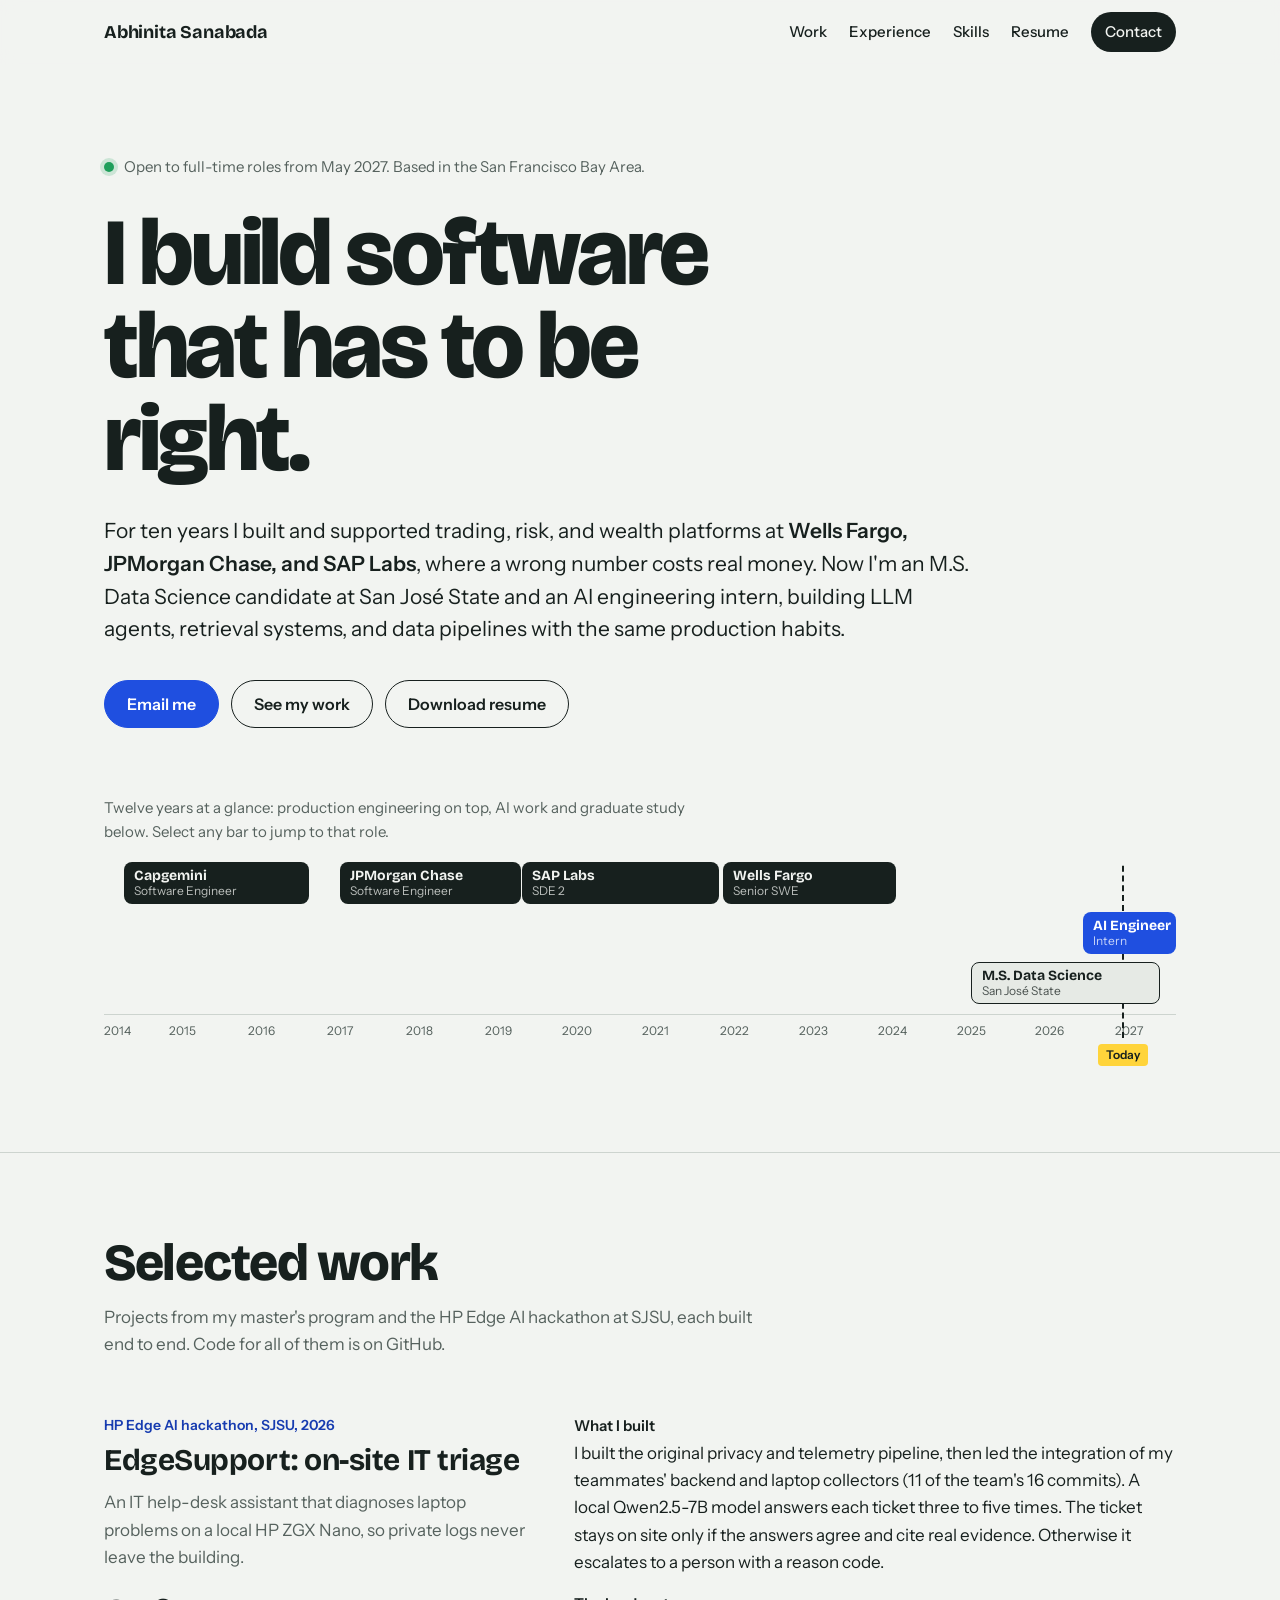
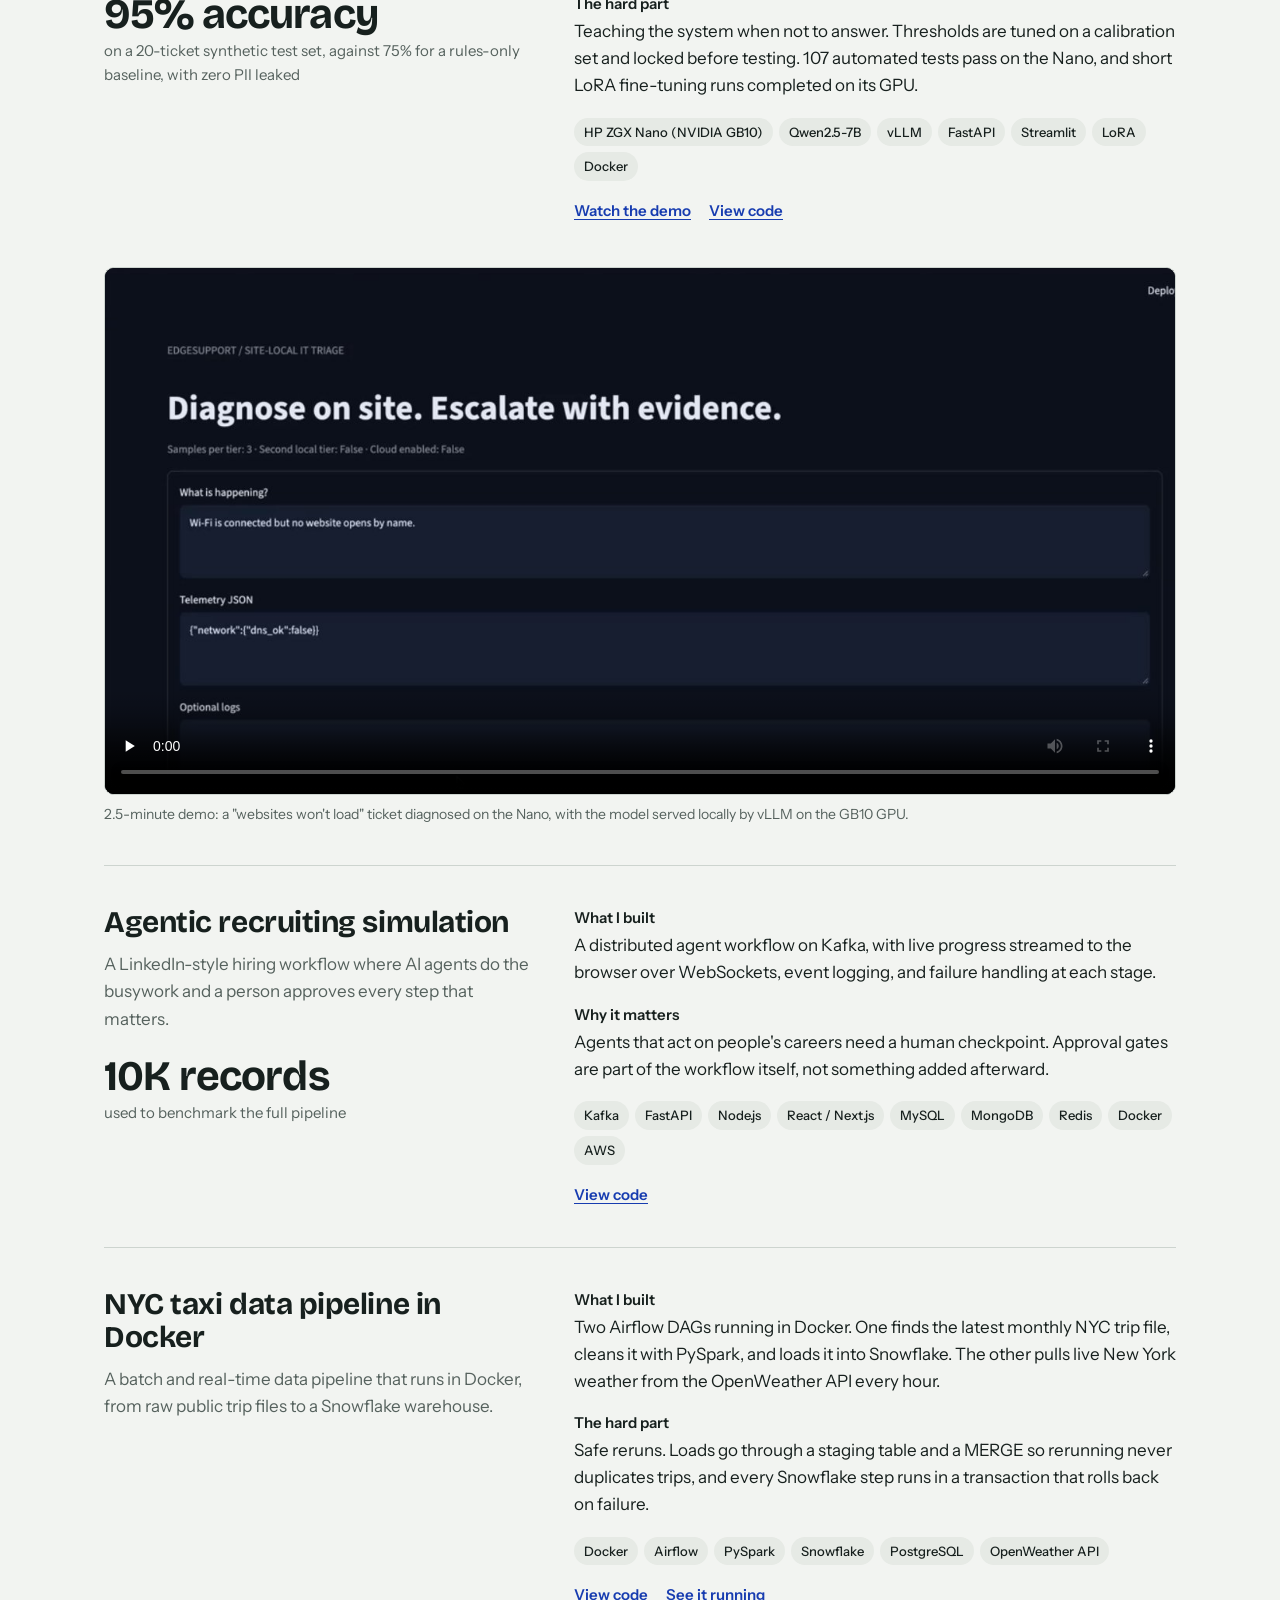
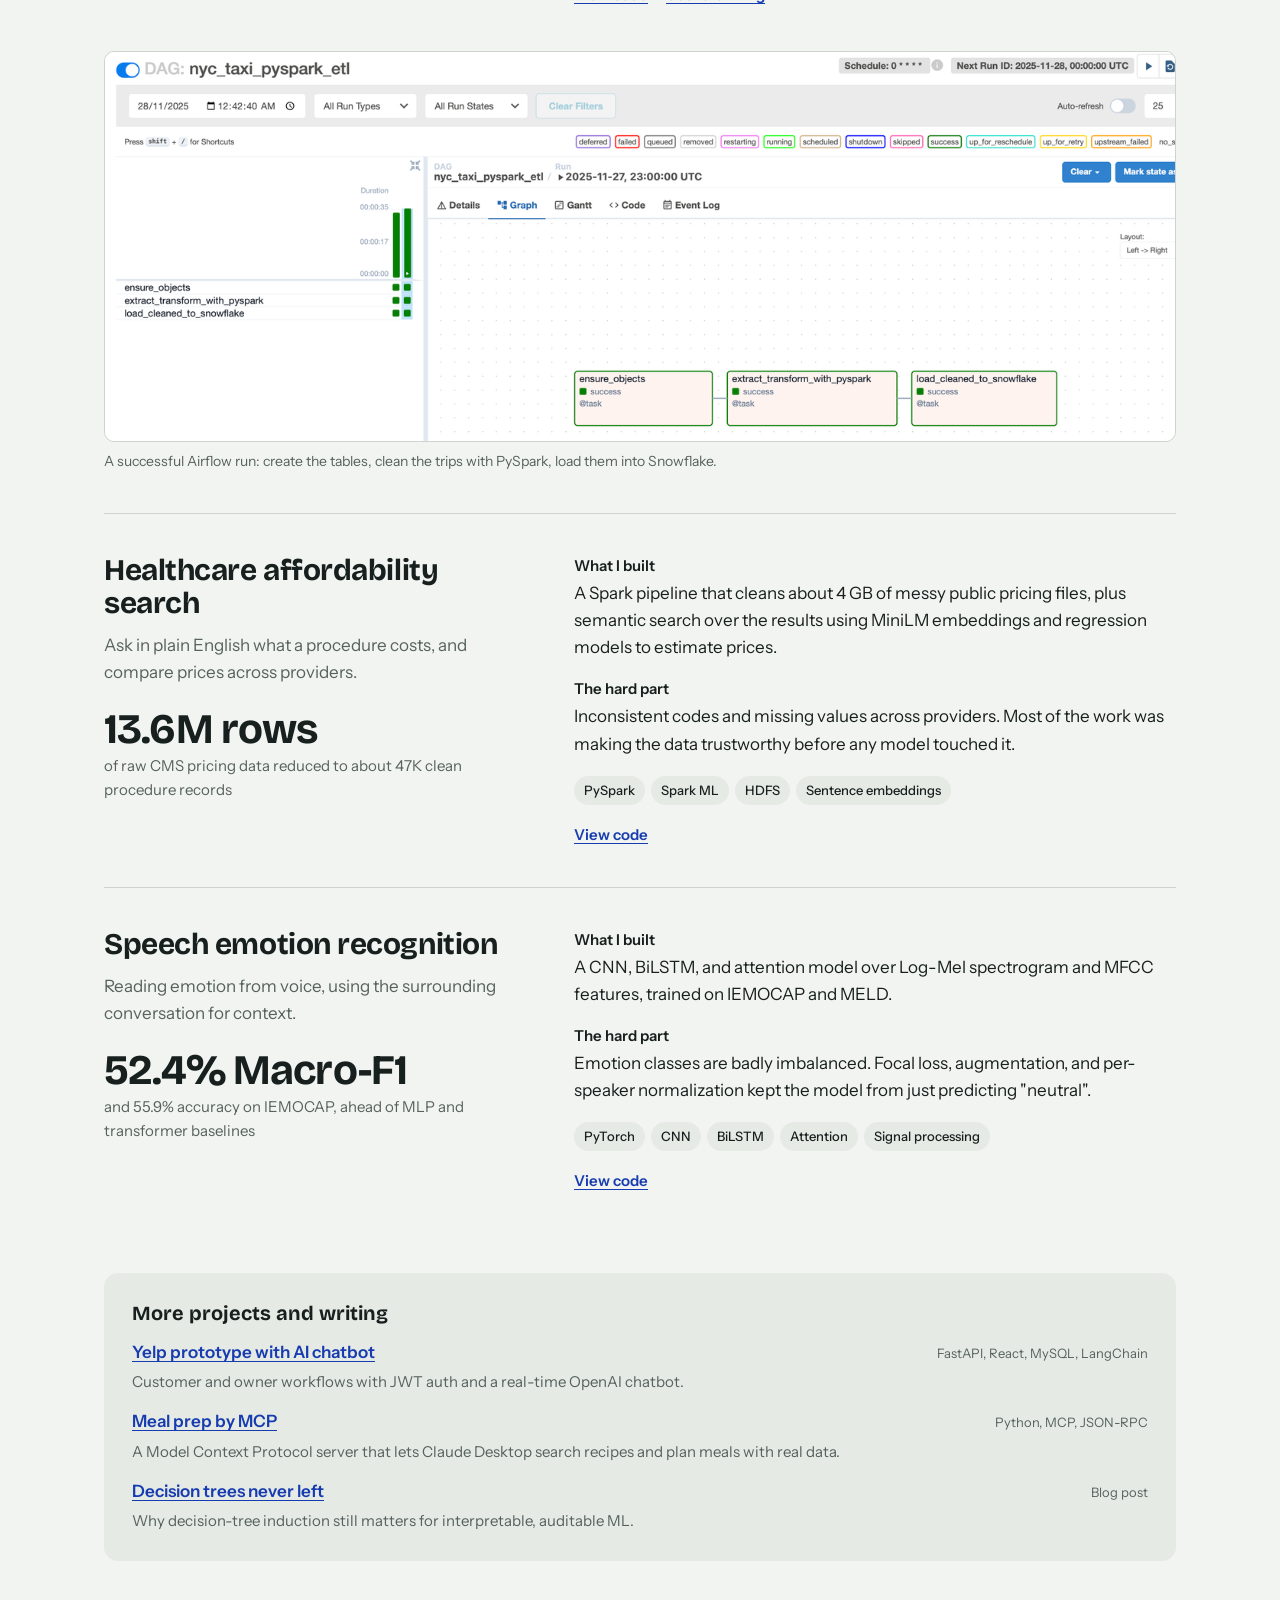
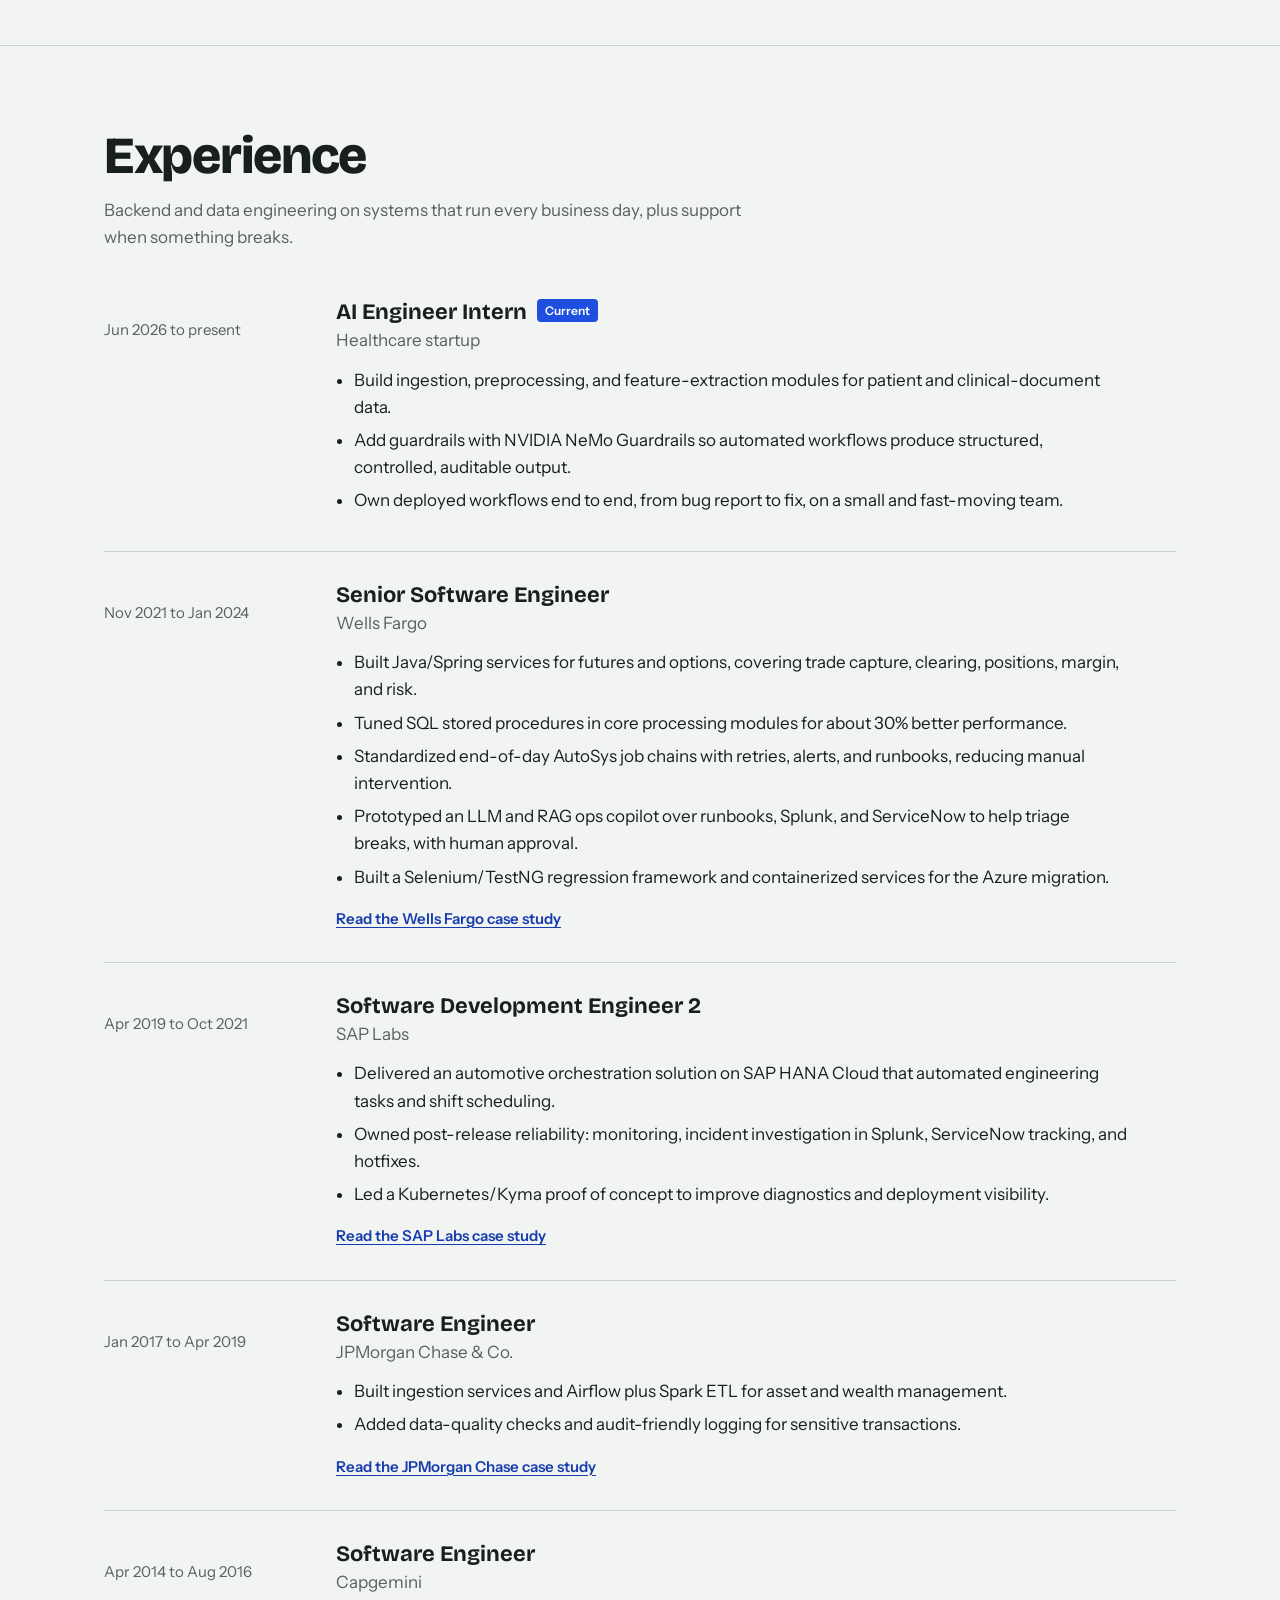
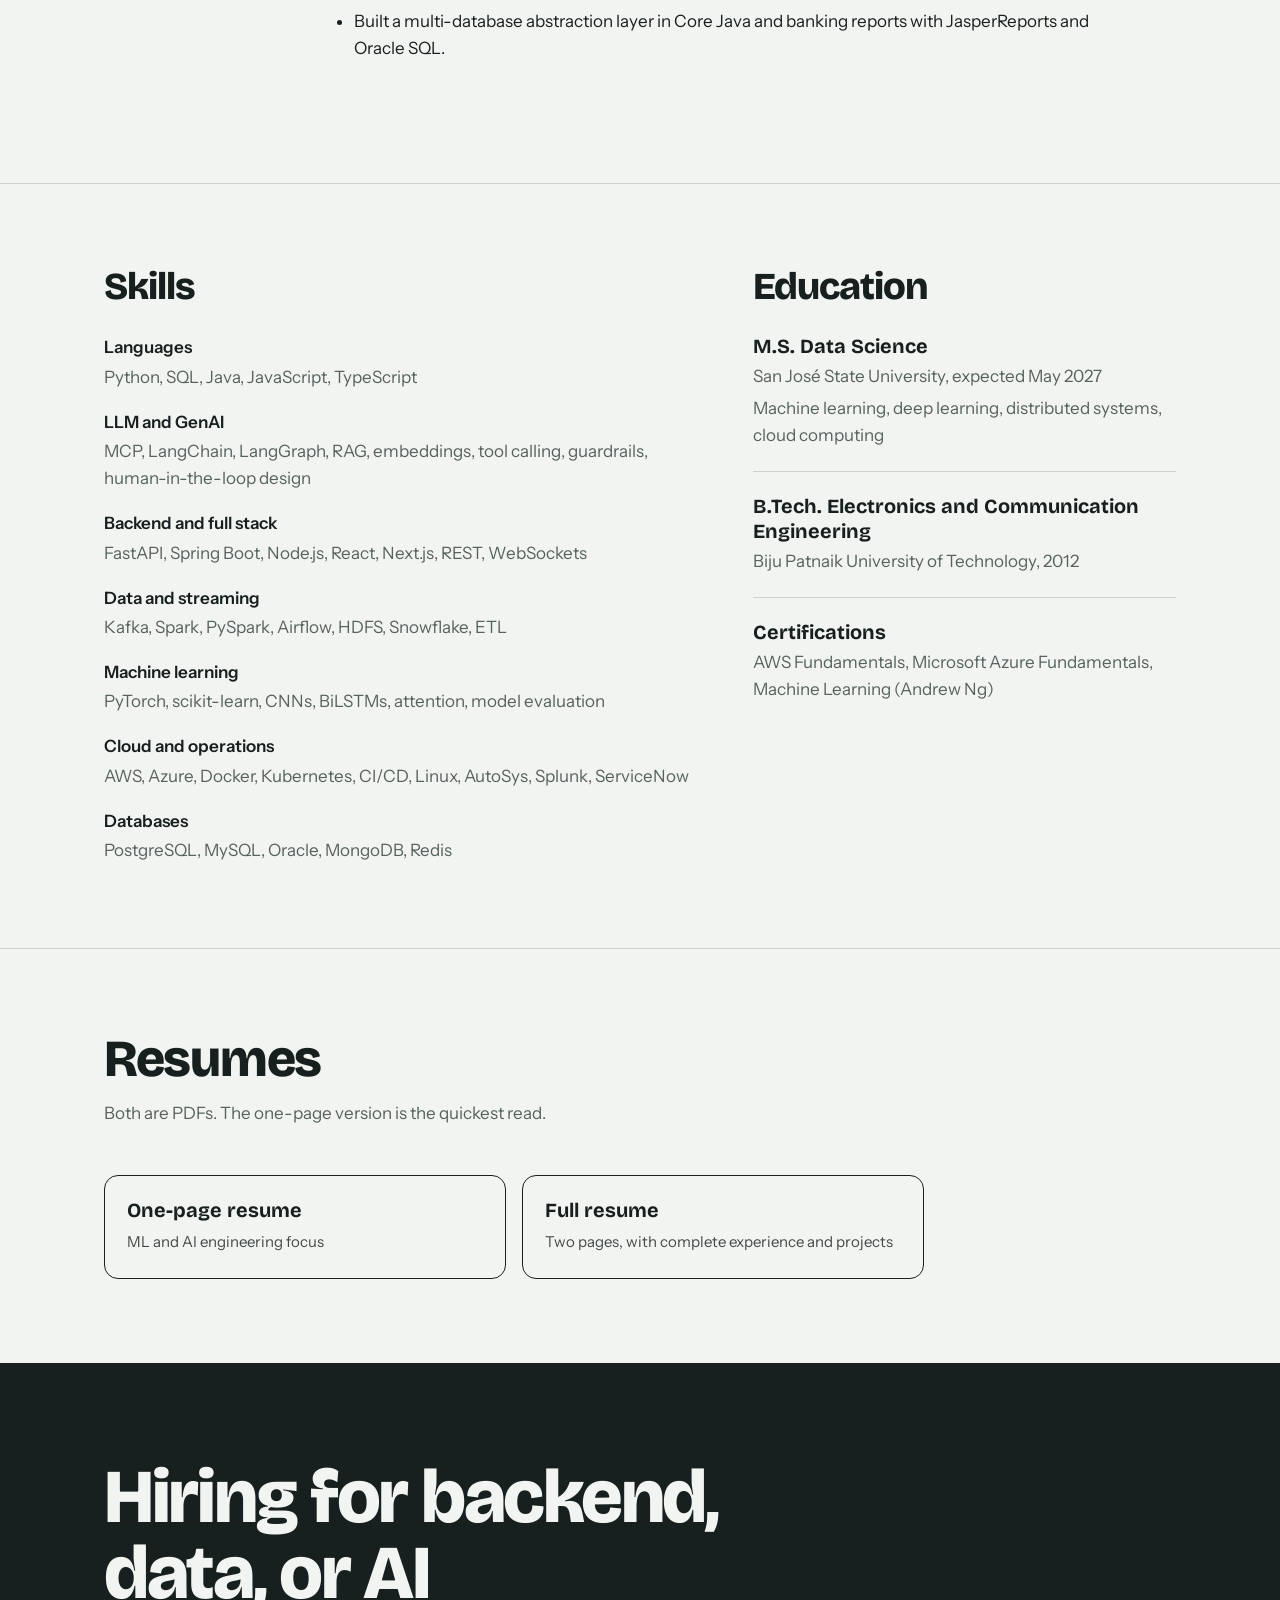
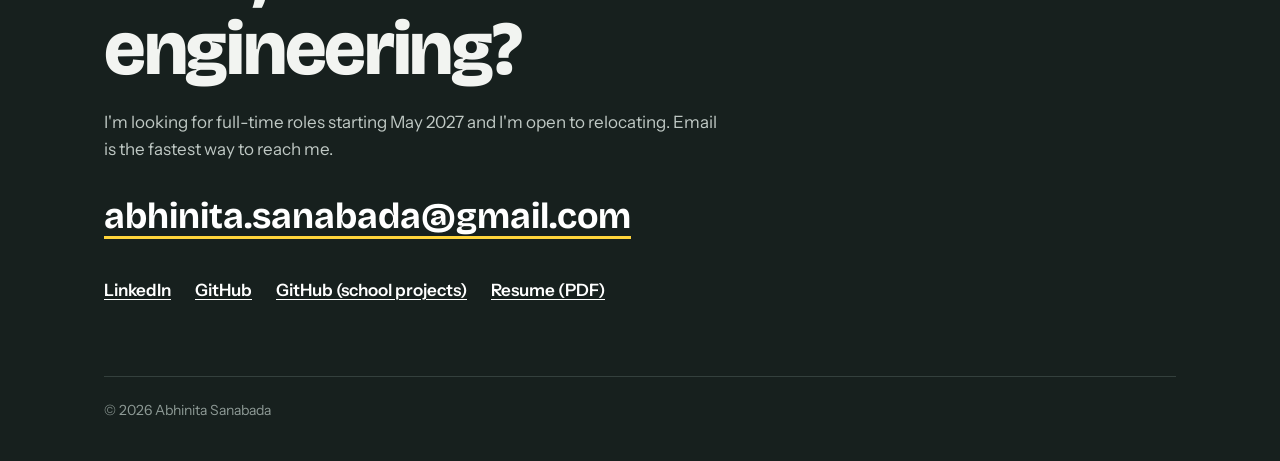
==== commit ce50bda4: "Add files via upload" ====
--- a/index.html
+++ b/index.html
@@ -142,7 +142,7 @@
 .edu h2,.skillcol h2{font-size:clamp(28px,3.2vw,38px);margin-bottom:28px}
 
 /* resumes + contact */
-.resumes{display:grid;grid-template-columns:repeat(3,minmax(0,1fr));gap:16px;margin-top:8px}
+.resumes{display:grid;grid-template-columns:repeat(2,minmax(0,1fr));max-width:820px;gap:16px;margin-top:8px}
 .resumes a{display:block;border:1.5px solid var(--ink);border-radius:14px;padding:22px;text-decoration:none;color:var(--ink)}
 .resumes a:hover{background:var(--ink);color:var(--paper)}
 .resumes b{display:block;font:700 20px/1.2 var(--display);margin-bottom:6px}
@@ -184,7 +184,7 @@
       <div class="ctas">
         <a class="btn primary" href="mailto:abhinita.sanabada@gmail.com">Email me</a>
         <a class="btn ghost" href="#work">See my work</a>
-        <a class="btn ghost" href="assets/resumes/AbhinitaSanabada_FullTime_Resume.pdf">Download resume</a>
+        <a class="btn ghost" href="assets/resumes/AbhinitaSanabada_AI_ML_Resume.pdf">Download resume</a>
       </div>
     </div>
   </section>
@@ -420,11 +420,10 @@
   <section class="block" id="resume" aria-labelledby="res-h">
     <div class="wrap">
       <h2 id="res-h">Resumes</h2>
-      <p class="intro">Choose the version that fits the role you're hiring for.</p>
+      <p class="intro">Both are PDFs. The one-page version is the quickest read.</p>
       <div class="resumes">
-        <a href="AbhinitaSanabada_SWE_Resume_Feb26.pdf"><b>Software engineering</b><span>Backend services, APIs, agentic apps</span></a>
-        <a href="assets/resumes/DataEng_exp_AbhinitaSanabada_resume.pdf"><b>Data engineering</b><span>Batch and streaming pipelines</span></a>
-        <a href="assets/resumes/DataScience_AbhinitaSanabada_resume.pdf"><b>AI and ML</b><span>Modeling, evaluation, LLM systems</span></a>
+        <a href="assets/resumes/AbhinitaSanabada_AI_ML_Resume.pdf"><b>One-page resume</b><span>ML and AI engineering focus</span></a>
+        <a href="assets/resumes/AbhinitaSanabada_FullTime_Resume.pdf"><b>Full resume</b><span>Two pages, with complete experience and projects</span></a>
       </div>
     </div>
   </section>
@@ -439,7 +438,7 @@
       <a href="https://linkedin.com/in/abhinita-sanabada">LinkedIn</a>
       <a href="https://github.com/Sanabada">GitHub</a>
       <a href="https://github.com/abhinitasanabada-web">GitHub (school projects)</a>
-      <a href="assets/resumes/AbhinitaSanabada_FullTime_Resume.pdf">Resume (PDF)</a>
+      <a href="assets/resumes/AbhinitaSanabada_AI_ML_Resume.pdf">Resume (PDF)</a>
     </div>
     <footer>© 2026 Abhinita Sanabada</footer>
   </div>
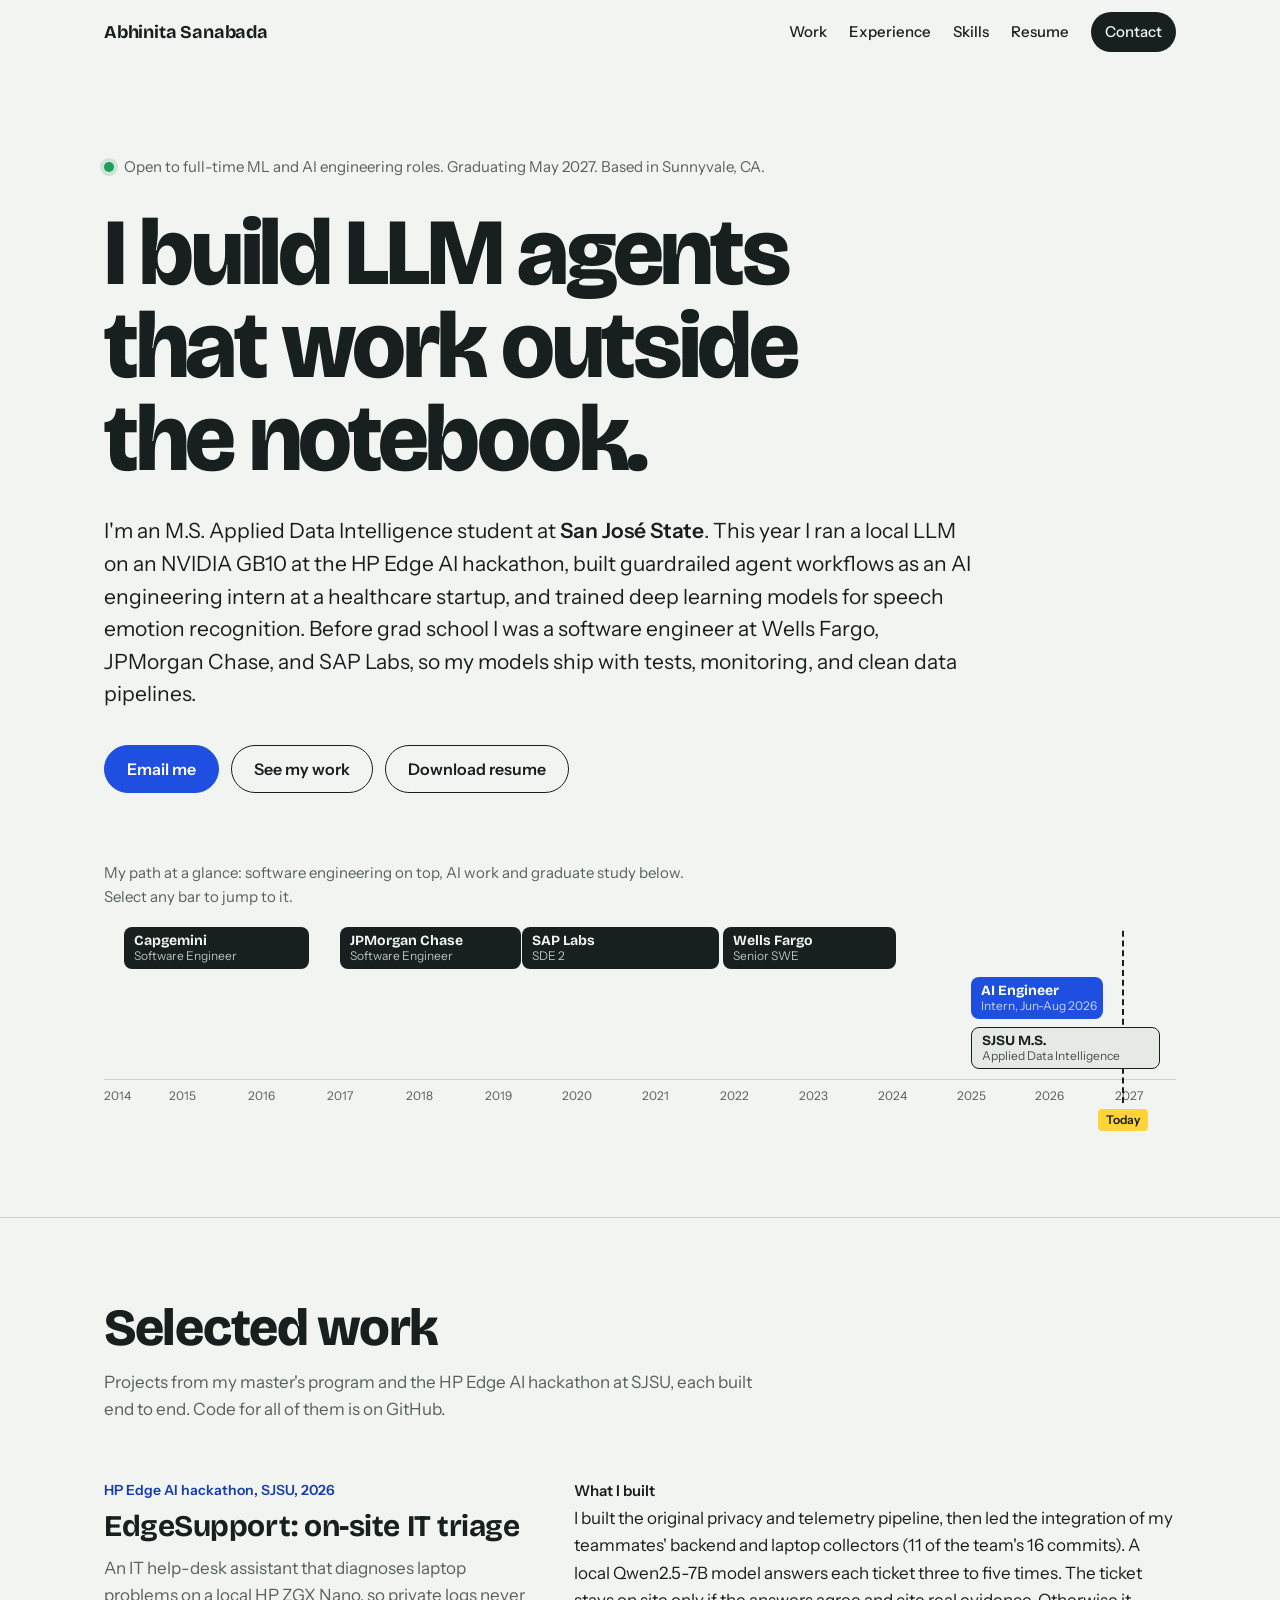
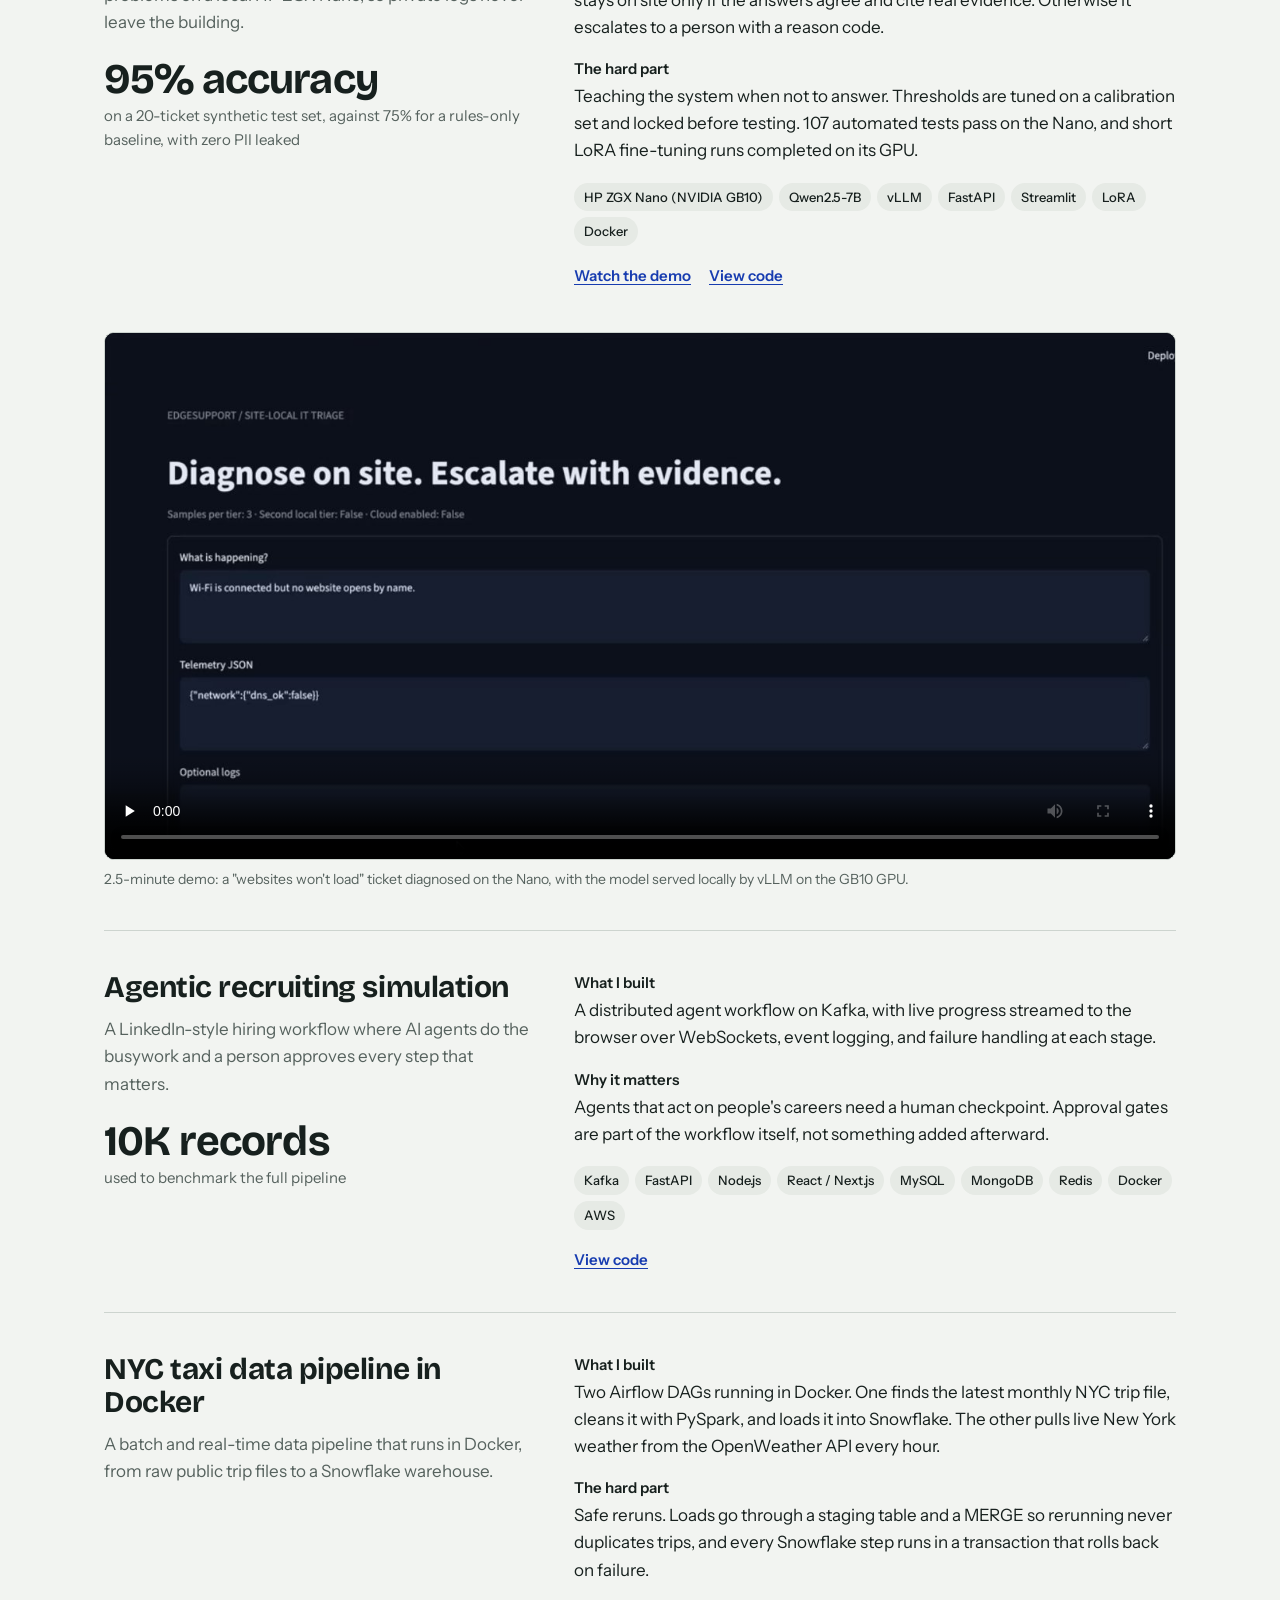
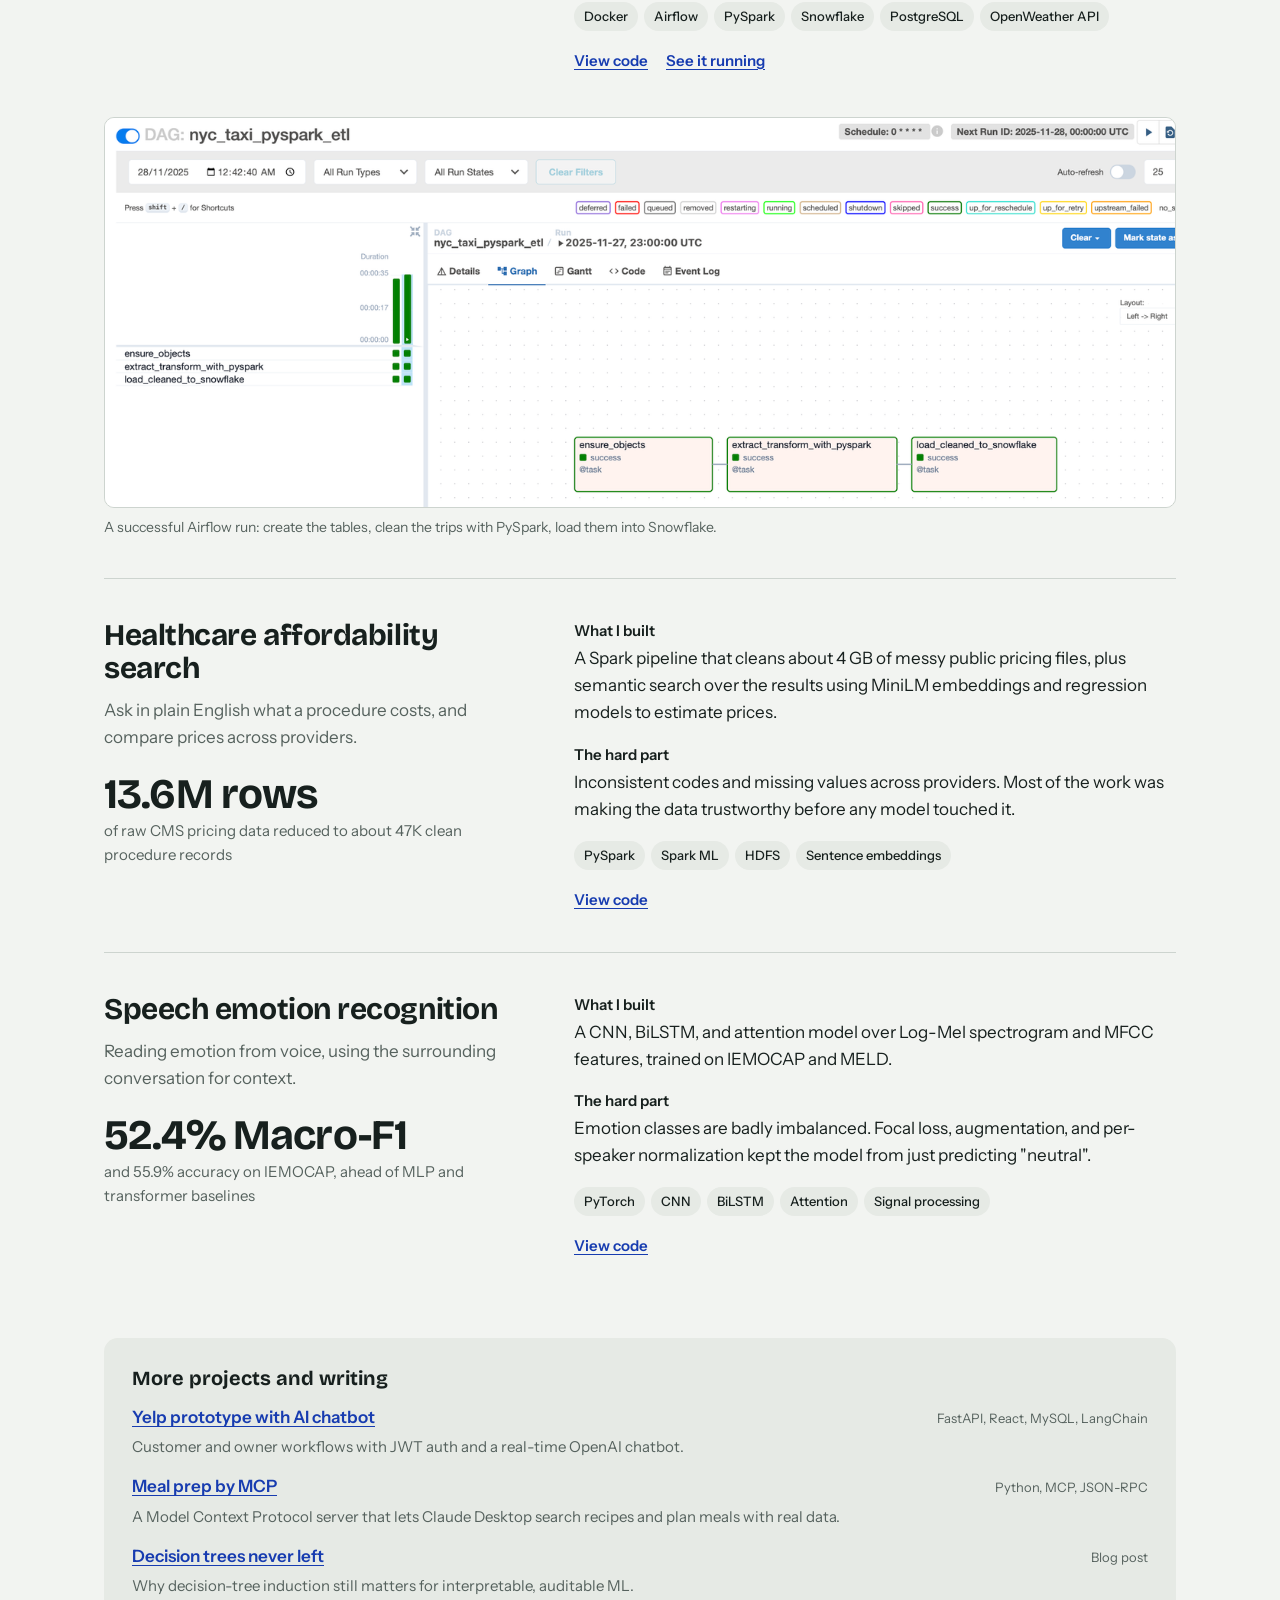
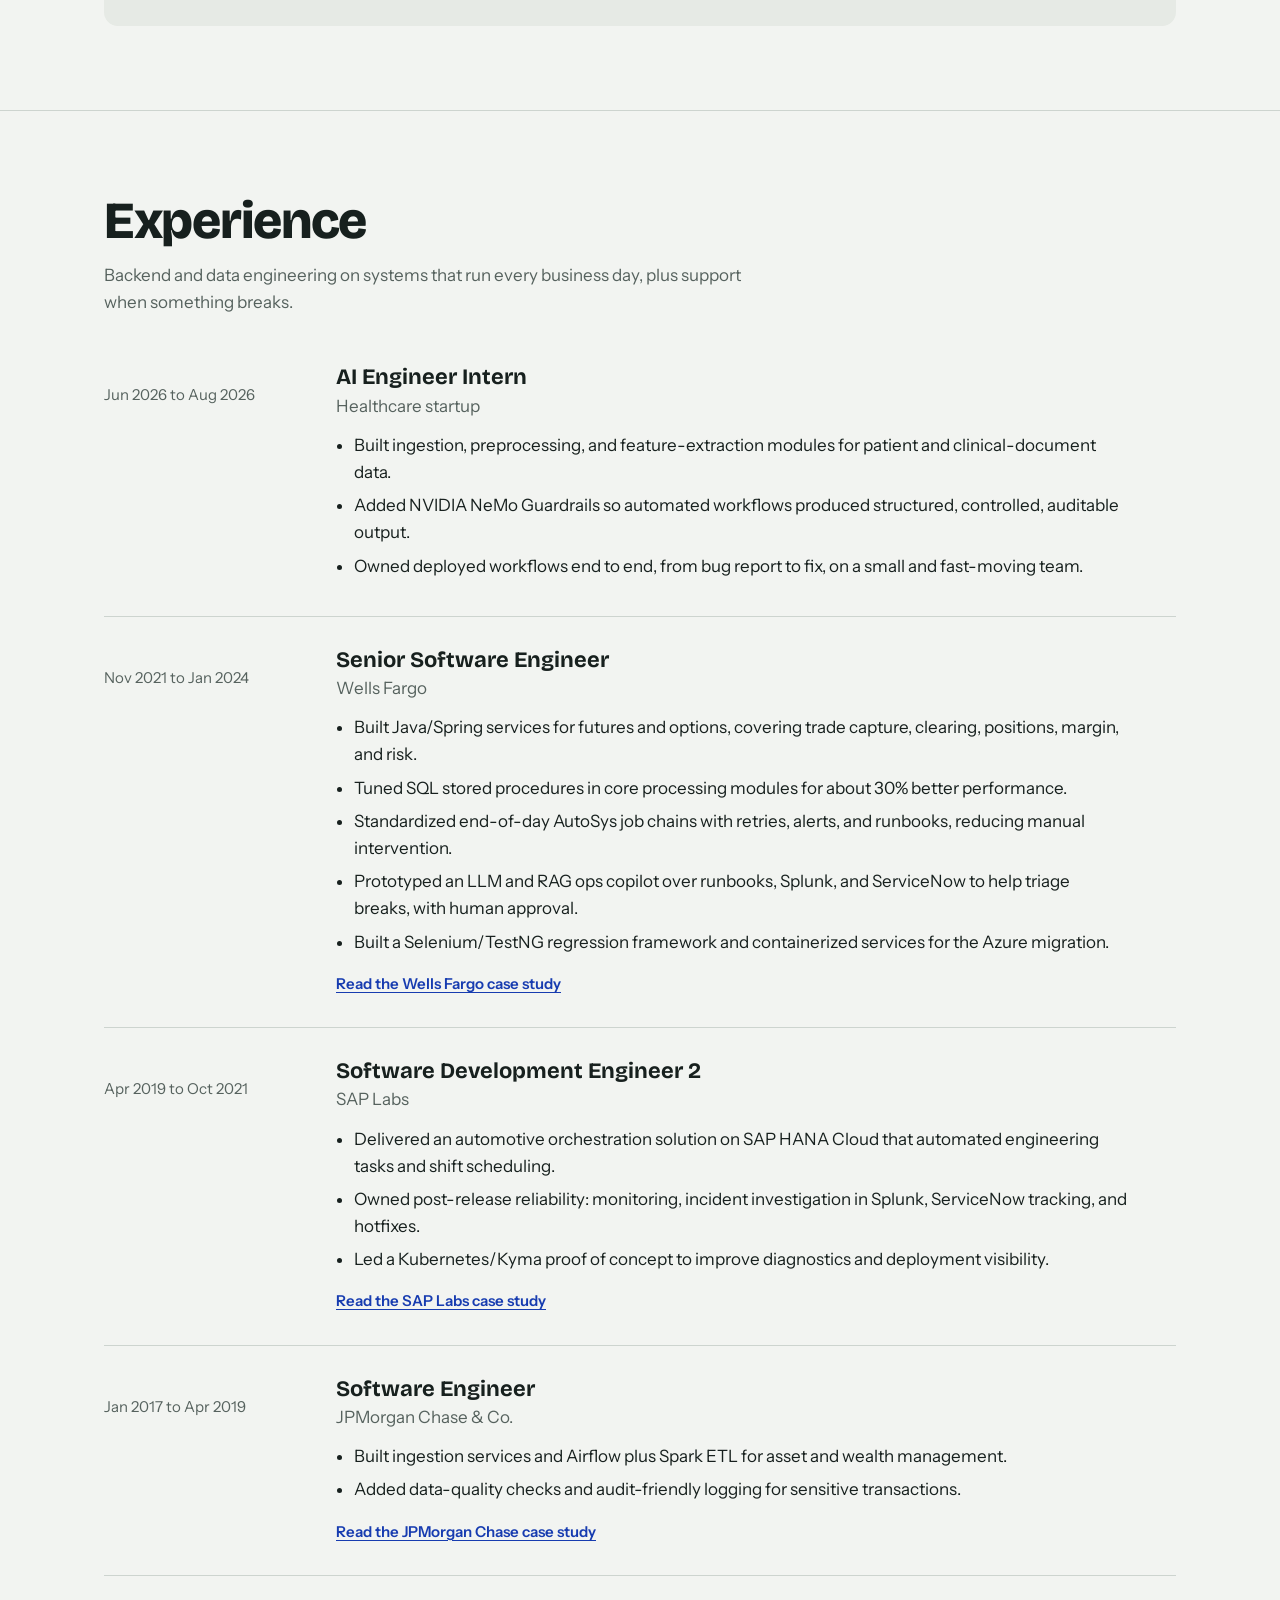
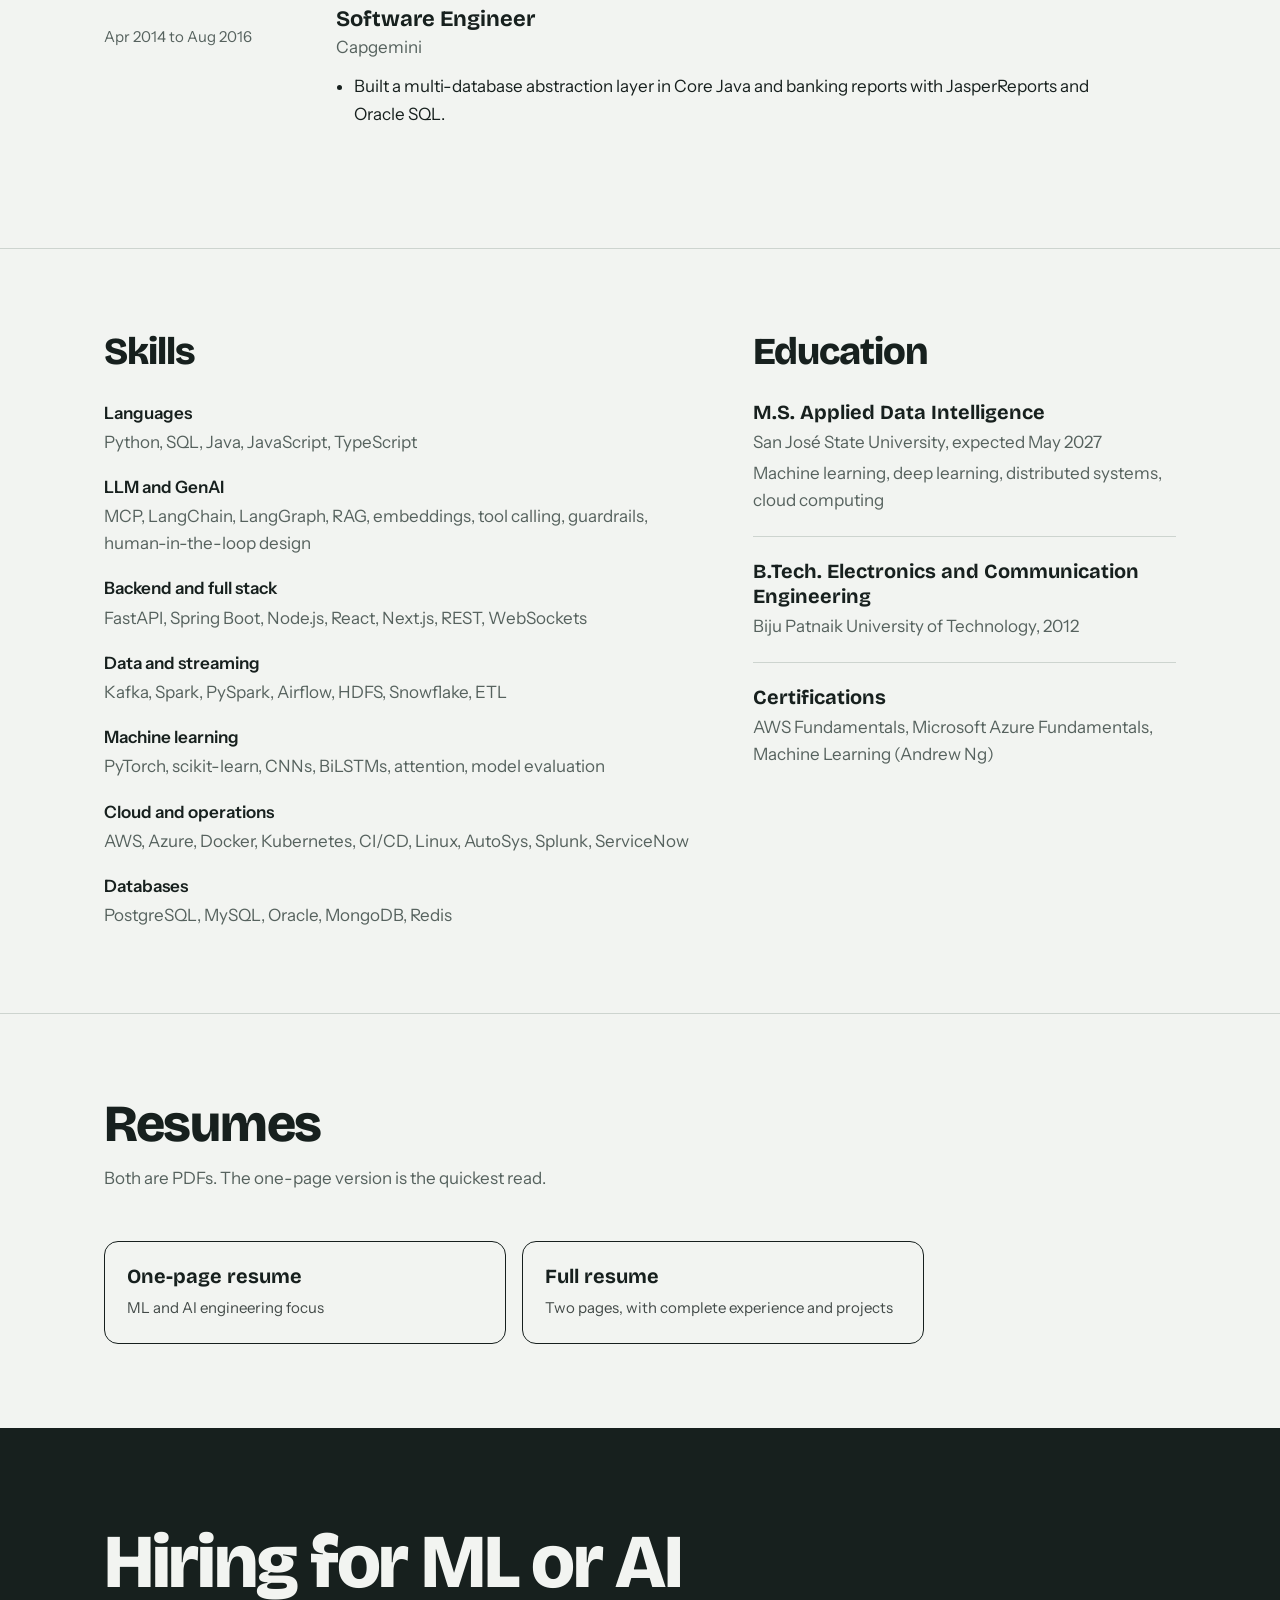
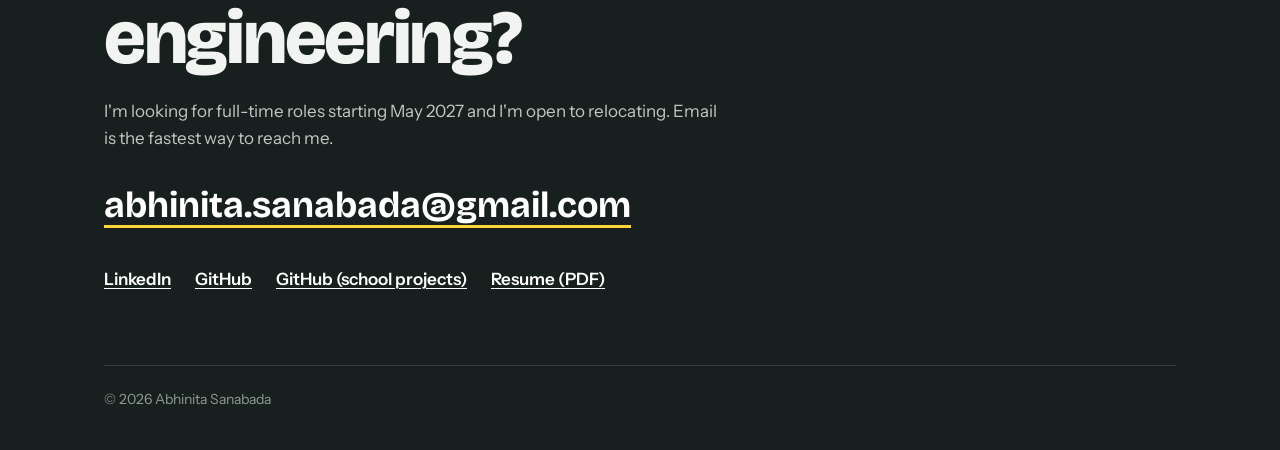
==== commit 1f37109e: "Add files via upload" ====
--- a/index.html
+++ b/index.html
@@ -3,10 +3,10 @@
 <head>
 <meta charset="utf-8">
 <meta name="viewport" content="width=device-width, initial-scale=1">
-<title>Abhinita Sanabada | Software and AI Engineer</title>
-<meta name="description" content="Abhinita Sanabada: ten years building trading, risk, and wealth platforms at Wells Fargo, JPMorgan Chase, and SAP Labs. Now an M.S. Data Science candidate at SJSU building LLM agents, retrieval systems, and data pipelines.">
-<meta property="og:title" content="Abhinita Sanabada | Software and AI Engineer">
-<meta property="og:description" content="Ten years on production banking systems. Now building AI that holds up the same way.">
+<title>Abhinita Sanabada | ML and AI Engineer</title>
+<meta name="description" content="Abhinita Sanabada: ML and AI engineer building LLM agents, retrieval systems, and on-device LLMs. M.S. Applied Data Intelligence at San José State, graduating May 2027.">
+<meta property="og:title" content="Abhinita Sanabada | ML and AI Engineer">
+<meta property="og:description" content="LLM agents, retrieval systems, and on-device AI, with demos and code.">
 <meta name="theme-color" content="#F2F4F1">
 <link rel="preconnect" href="https://fonts.googleapis.com">
 <link rel="preconnect" href="https://fonts.gstatic.com" crossorigin>
@@ -74,7 +74,7 @@
 .seg b{font:700 14px/1.15 var(--display);white-space:nowrap}
 .seg span{font-size:12px;line-height:1.2;opacity:.75;white-space:nowrap}
 .seg.study{background:var(--panel);color:var(--ink);border:1.5px solid var(--ink)}
-.seg.ai{background:var(--cobalt);color:#fff}
+.seg.ai{background:var(--cobalt);color:#fff;min-width:132px}
 a.seg:hover{outline:2px solid var(--cobalt);outline-offset:2px}
 .axis{position:absolute;left:0;right:0;top:152px;height:24px;border-top:1px solid var(--line)}
 .tick{position:absolute;top:6px;font-size:12px;color:var(--muted);transform:translateX(-50%)}
@@ -178,9 +178,9 @@
 <main id="main">
   <section class="hero">
     <div class="wrap">
-      <p class="status">Open to full-time roles from May 2027. Based in the San Francisco Bay Area.</p>
-      <h1>I build software that has to be right.</h1>
-      <p class="lede">For ten years I built and supported trading, risk, and wealth platforms at <strong>Wells Fargo, JPMorgan Chase, and SAP Labs</strong>, where a wrong number costs real money. Now I'm an M.S. Data Science candidate at San José State and an AI engineering intern, building LLM agents, retrieval systems, and data pipelines with the same production habits.</p>
+      <p class="status">Open to full-time ML and AI engineering roles. Graduating May 2027. Based in Sunnyvale, CA.</p>
+      <h1>I build LLM agents that work outside the notebook.</h1>
+      <p class="lede">I'm an M.S. Applied Data Intelligence student at <strong>San José State</strong>. This year I ran a local LLM on an NVIDIA GB10 at the HP Edge AI hackathon, built guardrailed agent workflows as an AI engineering intern at a healthcare startup, and trained deep learning models for speech emotion recognition. Before grad school I was a software engineer at Wells Fargo, JPMorgan Chase, and SAP Labs, so my models ship with tests, monitoring, and clean data pipelines.</p>
       <div class="ctas">
         <a class="btn primary" href="mailto:abhinita.sanabada@gmail.com">Email me</a>
         <a class="btn ghost" href="#work">See my work</a>
@@ -192,9 +192,9 @@
   <section class="career" aria-labelledby="career-h">
     <div class="wrap">
       <h2 id="career-h" class="sr-only" style="position:absolute;left:-9999px">Career timeline</h2>
-      <p class="note">Twelve years at a glance: production engineering on top, AI work and graduate study below. Select any bar to jump to that role.</p>
+      <p class="note">My path at a glance: software engineering on top, AI work and graduate study below. Select any bar to jump to it.</p>
       <div class="track-scroll">
-        <div class="track" id="track" aria-label="Career timeline from 2014 to 2027: Capgemini 2014 to 2016, JPMorgan Chase 2017 to 2019, SAP Labs 2019 to 2021, Wells Fargo 2021 to 2024, San José State M.S. Data Science 2025 to 2027, AI engineering internship from June 2026."></div>
+        <div class="track" id="track" aria-label="Career timeline from 2014 to 2027: Capgemini 2014 to 2016, JPMorgan Chase 2017 to 2019, SAP Labs 2019 to 2021, Wells Fargo 2021 to 2024, San José State M.S. Applied Data Intelligence 2025 to 2027, AI engineering internship June to August 2026."></div>
       </div>
     </div>
   </section>
@@ -315,15 +315,15 @@
       <h2 id="exp-h">Experience</h2>
       <p class="intro">Backend and data engineering on systems that run every business day, plus support when something breaks.</p>
 
-      <article class="job current" id="job-ai">
-        <p class="when">Jun 2026 to present</p>
+      <article class="job" id="job-ai">
+        <p class="when">Jun 2026 to Aug 2026</p>
         <div>
           <h3>AI Engineer Intern</h3>
           <p class="org">Healthcare startup</p>
           <ul>
-            <li>Build ingestion, preprocessing, and feature-extraction modules for patient and clinical-document data.</li>
-            <li>Add guardrails with NVIDIA NeMo Guardrails so automated workflows produce structured, controlled, auditable output.</li>
-            <li>Own deployed workflows end to end, from bug report to fix, on a small and fast-moving team.</li>
+            <li>Built ingestion, preprocessing, and feature-extraction modules for patient and clinical-document data.</li>
+            <li>Added NVIDIA NeMo Guardrails so automated workflows produced structured, controlled, auditable output.</li>
+            <li>Owned deployed workflows end to end, from bug report to fix, on a small and fast-moving team.</li>
           </ul>
         </div>
       </article>
@@ -401,7 +401,7 @@
       <div class="edu">
         <h2>Education</h2>
         <article>
-          <h3>M.S. Data Science</h3>
+          <h3>M.S. Applied Data Intelligence</h3>
           <p>San José State University, expected May 2027</p>
           <p>Machine learning, deep learning, distributed systems, cloud computing</p>
         </article>
@@ -431,7 +431,7 @@
 
 <section class="contact" id="contact" aria-labelledby="contact-h">
   <div class="wrap">
-    <h2 id="contact-h">Hiring for backend, data, or AI engineering?</h2>
+    <h2 id="contact-h">Hiring for ML or AI engineering?</h2>
     <p>I'm looking for full-time roles starting May 2027 and I'm open to relocating. Email is the fastest way to reach me.</p>
     <a class="mail" href="mailto:abhinita.sanabada@gmail.com">abhinita.sanabada@gmail.com</a>
     <div class="social">
@@ -458,10 +458,10 @@
       {from:2021.85,to:2024.05,name:'Wells Fargo',sub:'Senior SWE',href:'#job-wf'}
     ],
     ai: [
-      {from:2026.42,to:2027.6,name:'AI Engineer',sub:'Intern',href:'#job-ai',cls:'ai'}
+      {from:2026.42,to:2026.67,name:'AI Engineer',sub:'Intern, Jun-Aug 2026',href:'#job-ai',cls:'ai'}
     ],
     study: [
-      {from:2025.0,to:2027.4,name:'M.S. Data Science',sub:'San José State',href:'#skills',cls:'study'}
+      {from:2025.0,to:2027.4,name:'SJSU M.S.',sub:'Applied Data Intelligence',href:'#skills',cls:'study'}
     ]
   };
   var track = document.getElementById('track');
@@ -473,8 +473,15 @@
       var a = document.createElement('a');
       a.className = 'seg' + (s.cls ? ' ' + s.cls : '');
       a.href = s.href;
-      a.style.left = pct(s.from);
-      a.style.width = span(s.from, s.to);
+      if (s.cls === 'ai') {
+        // short internship: anchor to its end date so the label has room
+        a.style.right = ((end - s.to) / (end - start) * 100).toFixed(3) + '%';
+        a.style.width = span(s.from, s.to);
+        a.style.transformOrigin = 'right center';
+      } else {
+        a.style.left = pct(s.from);
+        a.style.width = span(s.from, s.to);
+      }
       a.style.animationDelay = (i++ * 90) + 'ms';
       a.innerHTML = '<b>' + s.name + '</b><span>' + s.sub + '</span>';
       lane.appendChild(a);
